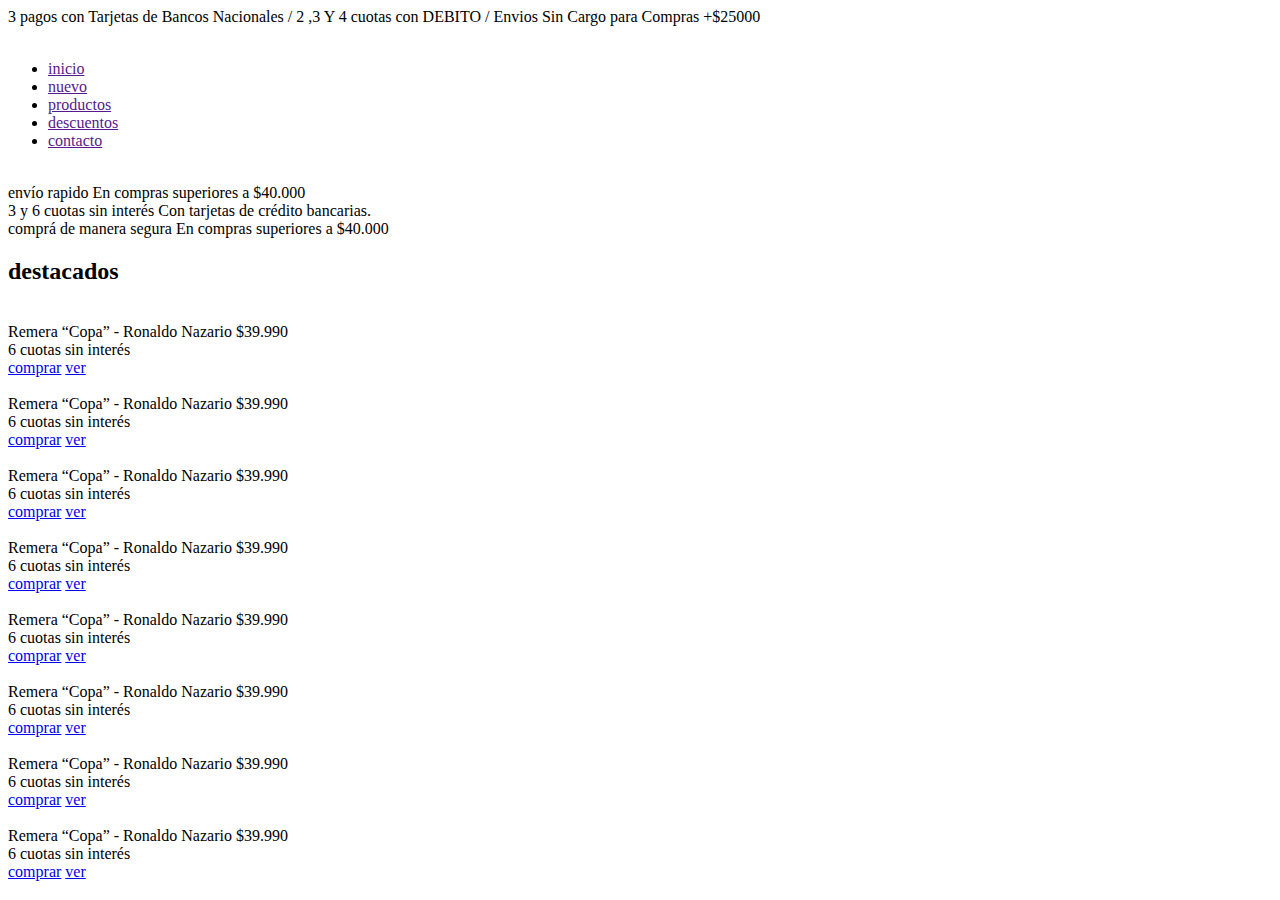
==== index.html @ eb47f7fb "second commit" ====
<!DOCTYPE html>
<html lang="es">
<head>
    <meta charset="UTF-8">
    <meta http-equiv="X-UA-Compatible" content="IE=edge">
    <meta name="viewport" content="width=device-width, initial-scale=1.0">
    <!-- CSS -->
    <link rel="stylesheet" href="css/style.css">
    <link rel="stylesheet" href="css/animations.css">
    <!-- FONT -->
    <link rel="preconnect" href="https://fonts.googleapis.com">
    <link rel="preconnect" href="https://fonts.gstatic.com" crossorigin>
    <link href="https://fonts.googleapis.com/css2?family=Montserrat:ital,wght@0,100;0,200;0,300;0,400;0,500;0,600;0,700;0,800;0,900;1,100;1,200;1,300;1,400;1,500;1,600;1,700;1,800;1,900&display=swap" rel="stylesheet">
    <!-- FONT AWESOME -->
    <link rel="stylesheet" href="https://cdnjs.cloudflare.com/ajax/libs/font-awesome/6.2.1/css/all.min.css" integrity="sha512-MV7K8+y+gLIBoVD59lQIYicR65iaqukzvf/nwasF0nqhPay5w/9lJmVM2hMDcnK1OnMGCdVK+iQrJ7lzPJQd1w==" crossorigin="anonymous" referrerpolicy="no-referrer" /> 
    <!-- FAVICON -->
    <link rel="shortcut icon" href="./imgs/logos/icono-copa-indumentaria.png" type="image/x-icon">
    <title>Copa Indumentaria</title>
</head>
<body>
    <!-- HEADER -->
    <header id="header">
        <div class="header-top">
            <span class="header-top-text">3 pagos con Tarjetas de Bancos Nacionales / 2 ,3 Y 4 cuotas con DEBITO /   Envios Sin Cargo para Compras +$25000</span>
        </div>
        <nav class="navbar">
            <img src="./imgs/logos/logo-copa-white.png" class="navbar-img" alt="">
            <ul class="navbar-list">
                <li class="navbar-list-item"><a href="" class="navbar-list-link active">inicio</a></li>
                <li class="navbar-list-item"><a href="" class="navbar-list-link">nuevo</a></li>
                <li class="navbar-list-item"><a href="" class="navbar-list-link">productos</a></li>
                <li class="navbar-list-item"><a href="" class="navbar-list-link">descuentos</a></li>
                <li class="navbar-list-item"><a href="" class="navbar-list-link">contacto</a></li>
            </ul>
            <div class="navbar-icons">
                <i class="fa-solid fa-bag-shopping cart-icon"></i>
            </div>
        </nav>
    </header>

    <!-- HERO -->
    <section id="hero">
        <img class="hero-img" src="./imgs/model/hero-info.jpg" alt="">
    </section>

    <!-- BENEFICIOS -->
    <section id="benefits">
        <div class="benefit">
            <i class="fa-solid fa-truck-fast benefit-icon"></i>
            <div class="benefit-text">
                <span class="benefit-title">envío rapido</span>
                <span class="benefit-description">En compras superiores a $40.000</span>
            </div>
        </div>
        <div class="benefit">
            <i class="fa-regular fa-credit-card benefit-icon"></i>
            <div class="benefit-text">
                <span class="benefit-title">3 y 6 cuotas sin interés</span>
                <span class="benefit-description">Con tarjetas de crédito bancarias.</span>
            </div>
        </div>
        <div class="benefit">
            <i class="fa-solid fa-lock benefit-icon"></i>
            <div class="benefit-text">
                <span class="benefit-title">comprá de manera segura</span>
                <span class="benefit-description">En compras superiores a $40.000</span>
            </div>
        </div>
    </section>

    <!-- PRODUCTOS -->
    <section id="products">
        <div class="section-title">
            <h2 class="title-text">destacados</h2>
            <span class="title-line"></span>
        </div>
        <div class="products-container">
            <div class="product">
                <div class="product-img">
                    <img class="img" src="./imgs/products/1.jpg" alt="">
                </div>
                <div class="product-info">
                    <div class="product-info-text">
                        <span class="product-name">Remera “Copa” - Ronaldo Nazario</span>
                        <span class="product-price">$39.990</span>
                        <div class="product-pay">
                        <i class="fa-regular fa-credit-card product-pay-icon"></i>
                        <span class="product-pay-text">6 cuotas sin interés</span>
                    </div>
                    </div>
                    <div class="product-buttons">
                        <a href="#" class="button-buy button">comprar</a>
                        <a href="#" class="button-view button"><i class="fa-regular fa-eye eye-icon "></i>ver</a> 
                    </div>   
                </div>
            </div>

            <div class="product">
                <div class="product-img">
                    <img class="img" src="./imgs/products/2.jpg" alt="">
                </div>
                <div class="product-info">
                    <div class="product-info-text">
                        <span class="product-name">Remera “Copa” - Ronaldo Nazario</span>
                        <span class="product-price">$39.990</span>
                        <div class="product-pay">
                        <i class="fa-regular fa-credit-card product-pay-icon"></i>
                        <span class="product-pay-text">6 cuotas sin interés</span>
                    </div>
                    </div>
                    <div class="product-buttons">
                        <a href="#" class="button-buy button">comprar</a>
                        <a href="#" class="button-view button"><i class="fa-regular fa-eye eye-icon "></i>ver</a> 
                    </div>   
                </div>
            </div>

            <div class="product">
                <div class="product-img">
                    <img class="img" src="./imgs/products/3.jpg" alt="">
                </div>
                <div class="product-info">
                    <div class="product-info-text">
                        <span class="product-name">Remera “Copa” - Ronaldo Nazario</span>
                        <span class="product-price">$39.990</span>
                        <div class="product-pay">
                        <i class="fa-regular fa-credit-card product-pay-icon"></i>
                        <span class="product-pay-text">6 cuotas sin interés</span>
                    </div>
                    </div>
                    <div class="product-buttons">
                        <a href="#" class="button-buy button">comprar</a>
                        <a href="#" class="button-view button"><i class="fa-regular fa-eye eye-icon "></i>ver</a> 
                    </div>   
                </div>
            </div>

            <div class="product">
                <div class="product-img">
                    <img class="img" src="./imgs/products/4.jpg" alt="">
                </div>
                <div class="product-info">
                    <div class="product-info-text">
                        <span class="product-name">Remera “Copa” - Ronaldo Nazario</span>
                        <span class="product-price">$39.990</span>
                        <div class="product-pay">
                        <i class="fa-regular fa-credit-card product-pay-icon"></i>
                        <span class="product-pay-text">6 cuotas sin interés</span>
                    </div>
                    </div>
                    <div class="product-buttons">
                        <a href="#" class="button-buy button">comprar</a>
                        <a href="#" class="button-view button"><i class="fa-regular fa-eye eye-icon "></i>ver</a> 
                    </div>   
                </div>
            </div>

            <div class="product">
                <div class="product-img">
                    <img class="img" src="./imgs/products/5.jpg" alt="">
                </div>
                <div class="product-info">
                    <div class="product-info-text">
                        <span class="product-name">Remera “Copa” - Ronaldo Nazario</span>
                        <span class="product-price">$39.990</span>
                        <div class="product-pay">
                        <i class="fa-regular fa-credit-card product-pay-icon"></i>
                        <span class="product-pay-text">6 cuotas sin interés</span>
                    </div>
                    </div>
                    <div class="product-buttons">
                        <a href="#" class="button-buy button">comprar</a>
                        <a href="#" class="button-view button"><i class="fa-regular fa-eye eye-icon "></i>ver</a> 
                    </div>   
                </div>
            </div>

            <div class="product">
                <div class="product-img">
                    <img class="img" src="./imgs/products/6.jpg" alt="">
                </div>
                <div class="product-info">
                    <div class="product-info-text">
                        <span class="product-name">Remera “Copa” - Ronaldo Nazario</span>
                        <span class="product-price">$39.990</span>
                        <div class="product-pay">
                        <i class="fa-regular fa-credit-card product-pay-icon"></i>
                        <span class="product-pay-text">6 cuotas sin interés</span>
                    </div>
                    </div>
                    <div class="product-buttons">
                        <a href="#" class="button-buy button">comprar</a>
                        <a href="#" class="button-view button"><i class="fa-regular fa-eye eye-icon "></i>ver</a> 
                    </div>   
                </div>
            </div>

            <div class="product">
                <div class="product-img">
                    <img class="img" src="./imgs/products/7.jpg" alt="">
                </div>
                <div class="product-info">
                    <div class="product-info-text">
                        <span class="product-name">Remera “Copa” - Ronaldo Nazario</span>
                        <span class="product-price">$39.990</span>
                        <div class="product-pay">
                        <i class="fa-regular fa-credit-card product-pay-icon"></i>
                        <span class="product-pay-text">6 cuotas sin interés</span>
                    </div>
                    </div>
                    <div class="product-buttons">
                        <a href="#" class="button-buy button">comprar</a>
                        <a href="#" class="button-view button"><i class="fa-regular fa-eye eye-icon "></i>ver</a> 
                    </div>   
                </div>
            </div>

            <div class="product">
                <div class="product-img">
                    <img class="img" src="./imgs/products/8.jpg" alt="">
                </div>
                <div class="product-info">
                    <div class="product-info-text">
                        <span class="product-name">Remera “Copa” - Ronaldo Nazario</span>
                        <span class="product-price">$39.990</span>
                        <div class="product-pay">
                        <i class="fa-regular fa-credit-card product-pay-icon"></i>
                        <span class="product-pay-text">6 cuotas sin interés</span>
                    </div>
                    </div>
                    <div class="product-buttons">
                        <a href="#" class="button-buy button">comprar</a>
                        <a href="#" class="button-view button"><i class="fa-regular fa-eye eye-icon "></i>ver</a> 
                    </div>   
                </div>
            </div>

            
        </div>
    </section>
    <script src="./js/main.js"></script>
</body>
</html>
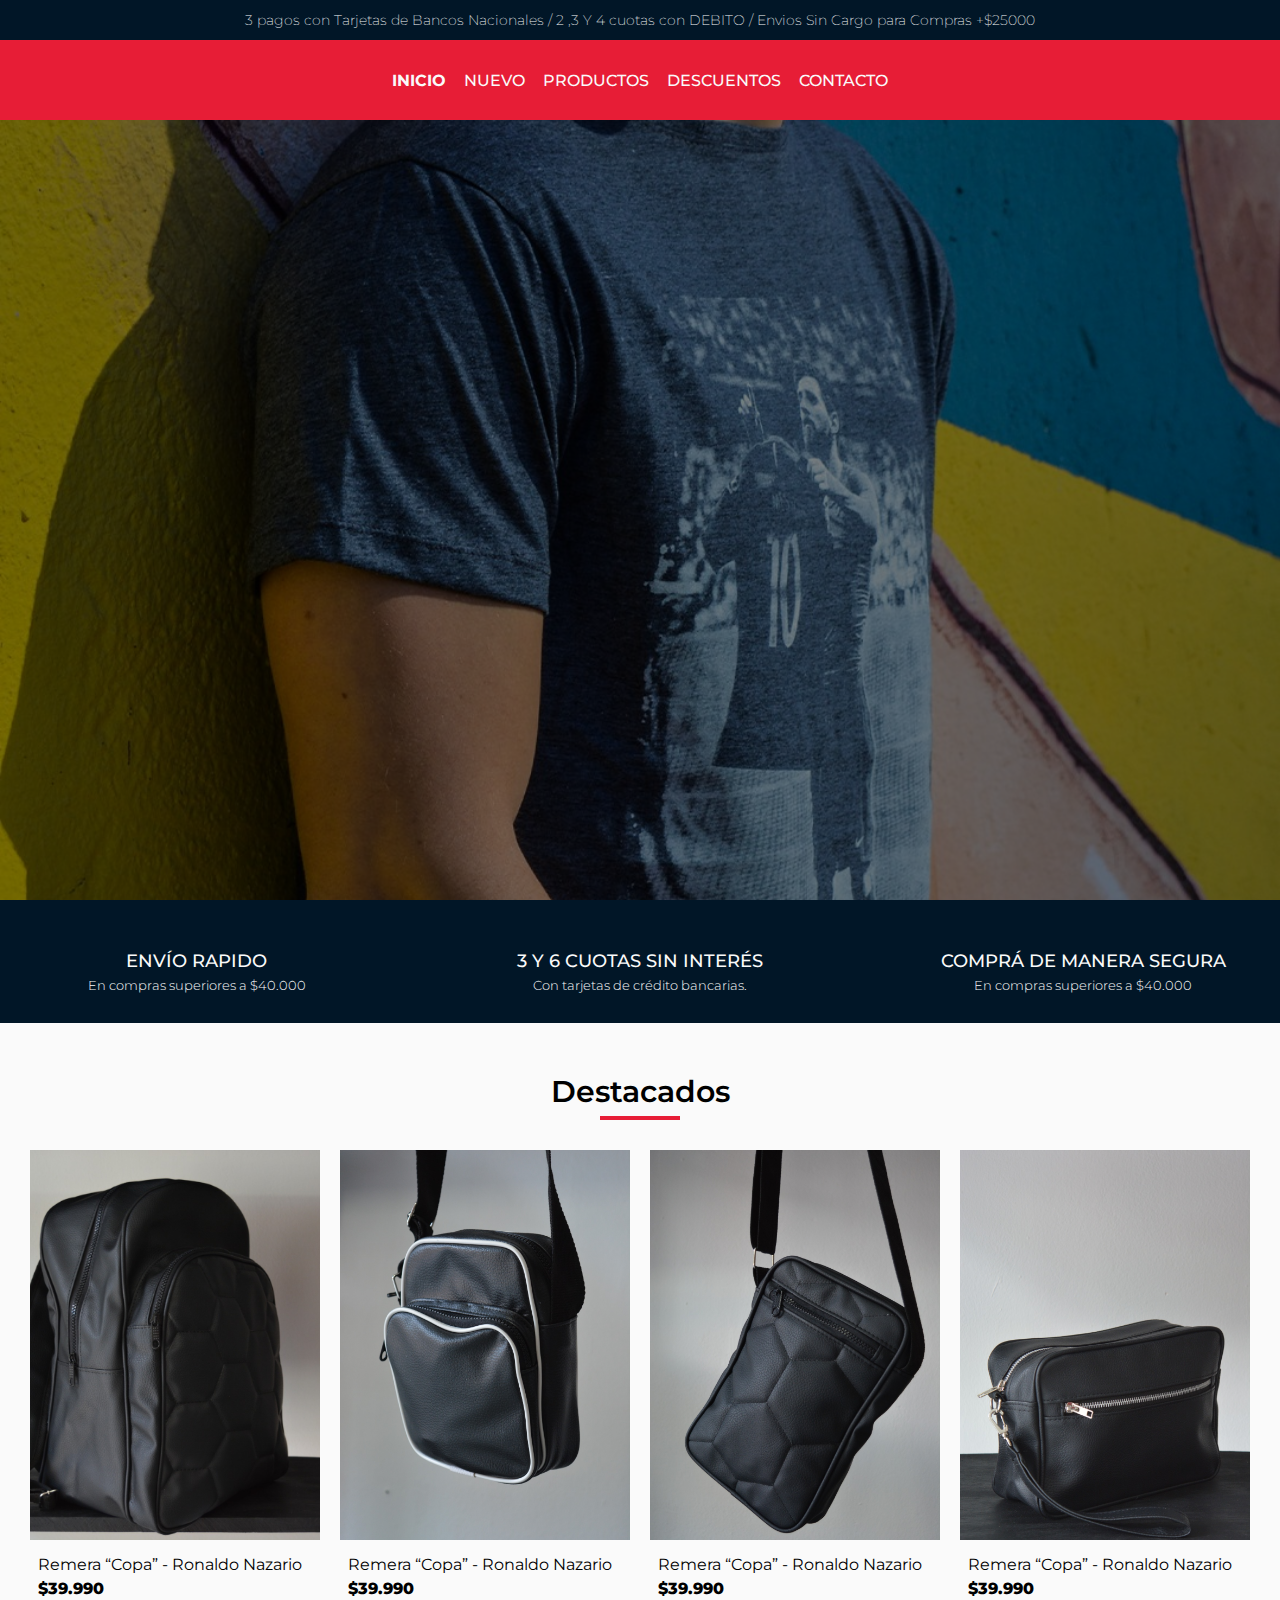
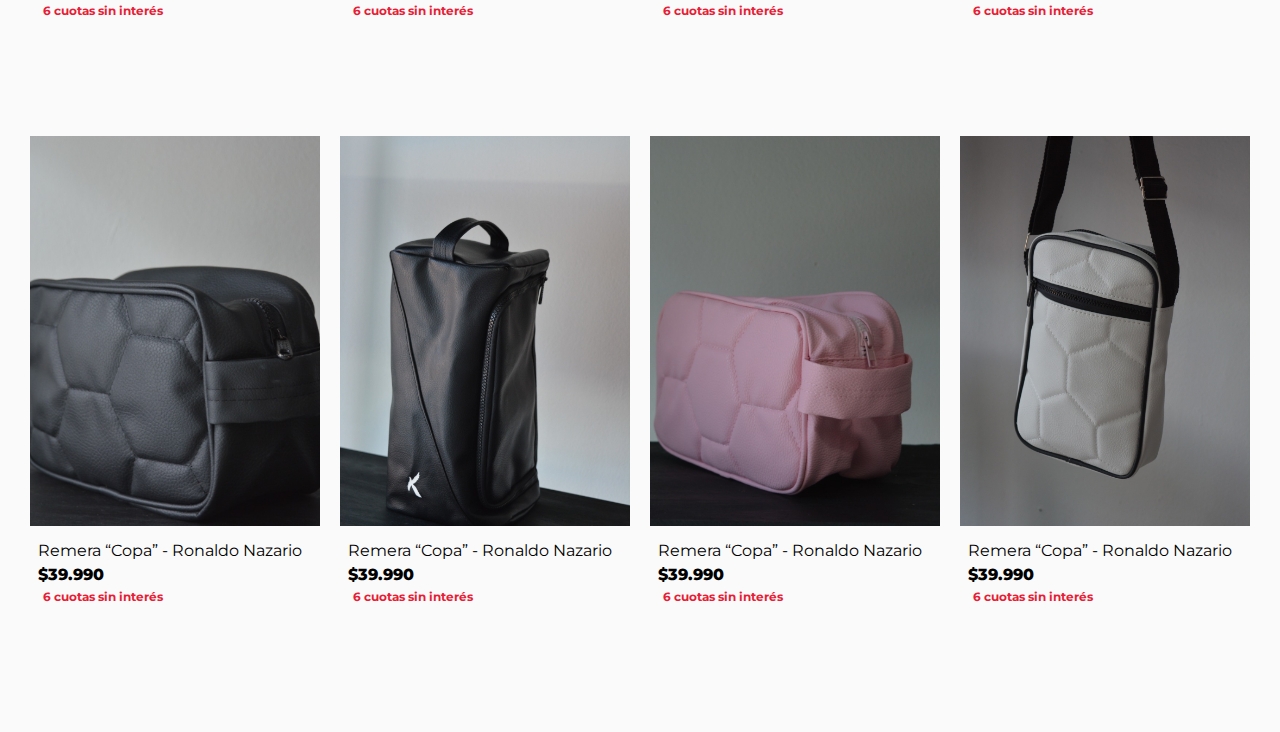
==== commit 03ca80a2: "five commit" ====
--- a/index.html
+++ b/index.html
@@ -5,8 +5,8 @@
     <meta http-equiv="X-UA-Compatible" content="IE=edge">
     <meta name="viewport" content="width=device-width, initial-scale=1.0">
     <!-- CSS -->
-    <link rel="stylesheet" href="css/style.css">
-    <link rel="stylesheet" href="css/animations.css">
+    <link rel="stylesheet" href="./assets/css/style.css">
+    <link rel="stylesheet" href="./assets/css/animations.css">
     <!-- FONT -->
     <link rel="preconnect" href="https://fonts.googleapis.com">
     <link rel="preconnect" href="https://fonts.gstatic.com" crossorigin>
@@ -40,7 +40,7 @@
 
     <!-- HERO -->
     <section id="hero">
-        <img class="hero-img" src="./imgs/model/hero-info.jpg" alt="">
+        <img class="hero-img" src="./assets/imgs/model/hero-info.jpg" alt="">
     </section>
 
     <!-- BENEFICIOS -->
@@ -77,147 +77,147 @@
         <div class="products-container">
             <div class="product">
                 <div class="product-img">
-                    <img class="img" src="./imgs/products/1.jpg" alt="">
-                </div>
-                <div class="product-info">
-                    <div class="product-info-text">
-                        <span class="product-name">Remera “Copa” - Ronaldo Nazario</span>
-                        <span class="product-price">$39.990</span>
-                        <div class="product-pay">
-                        <i class="fa-regular fa-credit-card product-pay-icon"></i>
-                        <span class="product-pay-text">6 cuotas sin interés</span>
-                    </div>
-                    </div>
-                    <div class="product-buttons">
-                        <a href="#" class="button-buy button">comprar</a>
-                        <a href="#" class="button-view button"><i class="fa-regular fa-eye eye-icon "></i>ver</a> 
-                    </div>   
-                </div>
-            </div>
-
-            <div class="product">
-                <div class="product-img">
-                    <img class="img" src="./imgs/products/2.jpg" alt="">
-                </div>
-                <div class="product-info">
-                    <div class="product-info-text">
-                        <span class="product-name">Remera “Copa” - Ronaldo Nazario</span>
-                        <span class="product-price">$39.990</span>
-                        <div class="product-pay">
-                        <i class="fa-regular fa-credit-card product-pay-icon"></i>
-                        <span class="product-pay-text">6 cuotas sin interés</span>
-                    </div>
-                    </div>
-                    <div class="product-buttons">
-                        <a href="#" class="button-buy button">comprar</a>
-                        <a href="#" class="button-view button"><i class="fa-regular fa-eye eye-icon "></i>ver</a> 
-                    </div>   
-                </div>
-            </div>
-
-            <div class="product">
-                <div class="product-img">
-                    <img class="img" src="./imgs/products/3.jpg" alt="">
-                </div>
-                <div class="product-info">
-                    <div class="product-info-text">
-                        <span class="product-name">Remera “Copa” - Ronaldo Nazario</span>
-                        <span class="product-price">$39.990</span>
-                        <div class="product-pay">
-                        <i class="fa-regular fa-credit-card product-pay-icon"></i>
-                        <span class="product-pay-text">6 cuotas sin interés</span>
-                    </div>
-                    </div>
-                    <div class="product-buttons">
-                        <a href="#" class="button-buy button">comprar</a>
-                        <a href="#" class="button-view button"><i class="fa-regular fa-eye eye-icon "></i>ver</a> 
-                    </div>   
-                </div>
-            </div>
-
-            <div class="product">
-                <div class="product-img">
-                    <img class="img" src="./imgs/products/4.jpg" alt="">
-                </div>
-                <div class="product-info">
-                    <div class="product-info-text">
-                        <span class="product-name">Remera “Copa” - Ronaldo Nazario</span>
-                        <span class="product-price">$39.990</span>
-                        <div class="product-pay">
-                        <i class="fa-regular fa-credit-card product-pay-icon"></i>
-                        <span class="product-pay-text">6 cuotas sin interés</span>
-                    </div>
-                    </div>
-                    <div class="product-buttons">
-                        <a href="#" class="button-buy button">comprar</a>
-                        <a href="#" class="button-view button"><i class="fa-regular fa-eye eye-icon "></i>ver</a> 
-                    </div>   
-                </div>
-            </div>
-
-            <div class="product">
-                <div class="product-img">
-                    <img class="img" src="./imgs/products/5.jpg" alt="">
-                </div>
-                <div class="product-info">
-                    <div class="product-info-text">
-                        <span class="product-name">Remera “Copa” - Ronaldo Nazario</span>
-                        <span class="product-price">$39.990</span>
-                        <div class="product-pay">
-                        <i class="fa-regular fa-credit-card product-pay-icon"></i>
-                        <span class="product-pay-text">6 cuotas sin interés</span>
-                    </div>
-                    </div>
-                    <div class="product-buttons">
-                        <a href="#" class="button-buy button">comprar</a>
-                        <a href="#" class="button-view button"><i class="fa-regular fa-eye eye-icon "></i>ver</a> 
-                    </div>   
-                </div>
-            </div>
-
-            <div class="product">
-                <div class="product-img">
-                    <img class="img" src="./imgs/products/6.jpg" alt="">
-                </div>
-                <div class="product-info">
-                    <div class="product-info-text">
-                        <span class="product-name">Remera “Copa” - Ronaldo Nazario</span>
-                        <span class="product-price">$39.990</span>
-                        <div class="product-pay">
-                        <i class="fa-regular fa-credit-card product-pay-icon"></i>
-                        <span class="product-pay-text">6 cuotas sin interés</span>
-                    </div>
-                    </div>
-                    <div class="product-buttons">
-                        <a href="#" class="button-buy button">comprar</a>
-                        <a href="#" class="button-view button"><i class="fa-regular fa-eye eye-icon "></i>ver</a> 
-                    </div>   
-                </div>
-            </div>
-
-            <div class="product">
-                <div class="product-img">
-                    <img class="img" src="./imgs/products/7.jpg" alt="">
-                </div>
-                <div class="product-info">
-                    <div class="product-info-text">
-                        <span class="product-name">Remera “Copa” - Ronaldo Nazario</span>
-                        <span class="product-price">$39.990</span>
-                        <div class="product-pay">
-                        <i class="fa-regular fa-credit-card product-pay-icon"></i>
-                        <span class="product-pay-text">6 cuotas sin interés</span>
-                    </div>
-                    </div>
-                    <div class="product-buttons">
-                        <a href="#" class="button-buy button">comprar</a>
-                        <a href="#" class="button-view button"><i class="fa-regular fa-eye eye-icon "></i>ver</a> 
-                    </div>   
-                </div>
-            </div>
-
-            <div class="product">
-                <div class="product-img">
-                    <img class="img" src="./imgs/products/8.jpg" alt="">
+                    <img class="img" src="./assets/imgs/products/1.jpg" alt="">
+                </div>
+                <div class="product-info">
+                    <div class="product-info-text">
+                        <span class="product-name">Remera “Copa” - Ronaldo Nazario</span>
+                        <span class="product-price">$39.990</span>
+                        <div class="product-pay">
+                        <i class="fa-regular fa-credit-card product-pay-icon"></i>
+                        <span class="product-pay-text">6 cuotas sin interés</span>
+                    </div>
+                    </div>
+                    <div class="product-buttons">
+                        <a href="#" class="button-buy button">comprar</a>
+                        <a href="#" class="button-view button"><i class="fa-regular fa-eye eye-icon "></i>ver</a> 
+                    </div>   
+                </div>
+            </div>
+
+            <div class="product">
+                <div class="product-img">
+                    <img class="img" src="./assets/imgs/products/2.jpg" alt="">
+                </div>
+                <div class="product-info">
+                    <div class="product-info-text">
+                        <span class="product-name">Remera “Copa” - Ronaldo Nazario</span>
+                        <span class="product-price">$39.990</span>
+                        <div class="product-pay">
+                        <i class="fa-regular fa-credit-card product-pay-icon"></i>
+                        <span class="product-pay-text">6 cuotas sin interés</span>
+                    </div>
+                    </div>
+                    <div class="product-buttons">
+                        <a href="#" class="button-buy button">comprar</a>
+                        <a href="#" class="button-view button"><i class="fa-regular fa-eye eye-icon "></i>ver</a> 
+                    </div>   
+                </div>
+            </div>
+
+            <div class="product">
+                <div class="product-img">
+                    <img class="img" src="./assets/imgs/products/3.jpg" alt="">
+                </div>
+                <div class="product-info">
+                    <div class="product-info-text">
+                        <span class="product-name">Remera “Copa” - Ronaldo Nazario</span>
+                        <span class="product-price">$39.990</span>
+                        <div class="product-pay">
+                        <i class="fa-regular fa-credit-card product-pay-icon"></i>
+                        <span class="product-pay-text">6 cuotas sin interés</span>
+                    </div>
+                    </div>
+                    <div class="product-buttons">
+                        <a href="#" class="button-buy button">comprar</a>
+                        <a href="#" class="button-view button"><i class="fa-regular fa-eye eye-icon "></i>ver</a> 
+                    </div>   
+                </div>
+            </div>
+
+            <div class="product">
+                <div class="product-img">
+                    <img class="img" src="./assets/imgs/products/4.jpg" alt="">
+                </div>
+                <div class="product-info">
+                    <div class="product-info-text">
+                        <span class="product-name">Remera “Copa” - Ronaldo Nazario</span>
+                        <span class="product-price">$39.990</span>
+                        <div class="product-pay">
+                        <i class="fa-regular fa-credit-card product-pay-icon"></i>
+                        <span class="product-pay-text">6 cuotas sin interés</span>
+                    </div>
+                    </div>
+                    <div class="product-buttons">
+                        <a href="#" class="button-buy button">comprar</a>
+                        <a href="#" class="button-view button"><i class="fa-regular fa-eye eye-icon "></i>ver</a> 
+                    </div>   
+                </div>
+            </div>
+
+            <div class="product">
+                <div class="product-img">
+                    <img class="img" src="./assets/imgs/products/5.jpg" alt="">
+                </div>
+                <div class="product-info">
+                    <div class="product-info-text">
+                        <span class="product-name">Remera “Copa” - Ronaldo Nazario</span>
+                        <span class="product-price">$39.990</span>
+                        <div class="product-pay">
+                        <i class="fa-regular fa-credit-card product-pay-icon"></i>
+                        <span class="product-pay-text">6 cuotas sin interés</span>
+                    </div>
+                    </div>
+                    <div class="product-buttons">
+                        <a href="#" class="button-buy button">comprar</a>
+                        <a href="#" class="button-view button"><i class="fa-regular fa-eye eye-icon "></i>ver</a> 
+                    </div>   
+                </div>
+            </div>
+
+            <div class="product">
+                <div class="product-img">
+                    <img class="img" src="./assets/imgs/products/6.jpg" alt="">
+                </div>
+                <div class="product-info">
+                    <div class="product-info-text">
+                        <span class="product-name">Remera “Copa” - Ronaldo Nazario</span>
+                        <span class="product-price">$39.990</span>
+                        <div class="product-pay">
+                        <i class="fa-regular fa-credit-card product-pay-icon"></i>
+                        <span class="product-pay-text">6 cuotas sin interés</span>
+                    </div>
+                    </div>
+                    <div class="product-buttons">
+                        <a href="#" class="button-buy button">comprar</a>
+                        <a href="#" class="button-view button"><i class="fa-regular fa-eye eye-icon "></i>ver</a> 
+                    </div>   
+                </div>
+            </div>
+
+            <div class="product">
+                <div class="product-img">
+                    <img class="img" src="./assets/imgs/products/7.jpg" alt="">
+                </div>
+                <div class="product-info">
+                    <div class="product-info-text">
+                        <span class="product-name">Remera “Copa” - Ronaldo Nazario</span>
+                        <span class="product-price">$39.990</span>
+                        <div class="product-pay">
+                        <i class="fa-regular fa-credit-card product-pay-icon"></i>
+                        <span class="product-pay-text">6 cuotas sin interés</span>
+                    </div>
+                    </div>
+                    <div class="product-buttons">
+                        <a href="#" class="button-buy button">comprar</a>
+                        <a href="#" class="button-view button"><i class="fa-regular fa-eye eye-icon "></i>ver</a> 
+                    </div>   
+                </div>
+            </div>
+
+            <div class="product">
+                <div class="product-img">
+                    <img class="img" src="./assets/imgs/products/8.jpg" alt="">
                 </div>
                 <div class="product-info">
                     <div class="product-info-text">
--- a/assets/css/style.css
+++ b/assets/css/style.css
@@ -0,0 +1,263 @@
+:root {
+    --red: #E71D36;
+    --blue: #011627;
+    --white: #FAFAFA;
+    --montserrat: 'Montserrat', sans-serif;
+}
+
+
+* {
+    margin: 0;
+    padding: 0;
+    box-sizing: border-box;
+    text-decoration: none;
+    list-style-type: none;
+    font-family: var(--montserrat);
+}
+
+/* HEADINGS */
+
+h2 {
+    font-size: 30px;
+    font-weight: 600;
+}
+
+/* HEADER */
+
+#header {
+    display: flex;
+    flex-direction: column;
+    justify-content: center;
+    width: 100%;
+}
+
+.header-top,
+.navbar,
+.navbar-list {
+    display: flex;
+}
+
+.header-top {
+    background-color: var(--blue);
+    width: 100%;
+    height: 40px;
+    color: var(--white);
+    justify-content: center;
+    align-items: center;
+    font-size: 14px;
+    font-weight: 200;
+}
+
+.navbar {
+    background-color: var(--red);
+    color: var(--white);
+    justify-content: space-between;
+    align-items: center;
+    height: 80px;
+    padding: 0 50px;
+}
+
+.navbar-img {
+    height: 50%;
+}
+
+.navbar-list {
+    justify-content: center;
+    gap: 18px;
+}
+
+.navbar-list-link {
+    color: var(--white);
+    text-transform: uppercase;
+    font-weight: 500;
+    font-size: 16px;
+}
+
+.navbar-list-link.active {
+    font-weight: 700;
+}
+
+
+/* HERO */
+
+#hero {
+    width: 100%;
+    height: calc(100vh - 120px);
+    position: relative;
+}
+
+.hero-img {
+    object-fit: cover;
+    width: 100%;
+    height: 100%;
+}
+
+#hero::before {
+    content: '';
+    position: absolute;
+    top: 0;
+    width: 100%;
+    height: 100%;
+    background-color: #000;
+    opacity: .5;
+}
+
+/* BENEFICIOS */
+
+#benefits {
+    display: flex;
+    justify-content: center;
+    padding: 30px 50px;
+    background-color: var(--blue);
+    align-items: center;
+    color: var(--white);
+    gap: 150px;
+}
+
+.benefit {
+    display: flex;
+    flex-direction: column;
+    align-items: center;
+    text-align: center;
+    gap: 20px;
+    width: 33%;
+}
+
+.benefit-icon {
+    font-size: 30px;
+}
+
+.benefit-text {
+    display: flex;
+    flex-direction: column;
+    gap: 5px;
+}
+
+.benefit-title {
+    text-transform: uppercase;
+    font-weight: 500;
+    font-size: 18px;
+}
+
+.benefit-description {
+    font-size: 13px;
+    font-weight: 300;
+}
+
+/* PRODUCTOS */
+
+#products {
+    background-color: var(--white);
+    display: flex;
+    flex-direction: column;
+    justify-content: center;
+    align-items: center;
+    padding: 50px;
+    gap: 30px;
+    width: 100%;
+    cursor: pointer;
+}
+
+.section-title {
+    display: flex;
+    flex-direction: column;
+    gap: 6px;
+    text-transform: capitalize;
+    justify-content: center;
+    align-items: center;
+}
+
+.title-line {
+    border: 2px solid var(--red);
+    width: 80px;
+}
+
+.products-container {
+    display: grid;
+    grid-template-rows: repeat(2, 1fr); /* dos filas de igual altura */
+    grid-template-columns: repeat(4, 1fr); /* cuatro columnas de igual ancho */
+    row-gap: 40px;
+    column-gap: 20px;
+}
+
+.product {
+    position: relative;
+    display: flex;
+    flex-direction: column;
+    justify-content: space-between;
+    /*border: 1px solid var(--blue);
+    */
+}
+
+.product-img{
+    height: 390px;
+    width: 290px;
+}
+
+.product-img .img {
+    object-fit: cover;
+    width: 100%;
+    height: 100%;
+}
+
+.product-info {
+    display: flex;
+    flex-direction: column;
+    padding: 15px 8px;
+}
+
+.product-info-text {
+    display: flex;
+    flex-direction: column;
+    gap: 5px;
+}
+
+.product-name {
+    font-weight: 400;
+    font-size: 16px;
+}
+
+.product-price {
+    font-weight: 800;
+    font-size: 16px;
+}
+
+.product-pay {
+    display: flex;
+    gap: 5px;
+    align-items: center;
+    color: var(--red);
+    font-weight: 700;
+    font-size: 12px;
+}
+
+.product-buttons {
+    display: flex;
+    width: 100%;
+    gap: 20px;
+    padding-top: 30px;
+    visibility: hidden;
+}
+
+.button {
+    padding: 8px 15px;
+    border: 1px solid var(--blue);
+    width: 50%;
+    font-size: 12px;
+    text-transform: uppercase;
+    text-align: center;
+    color: var(--blue);
+}
+
+.button-buy {
+    background-color: var(--blue);
+    color: white;
+}
+
+.buttom-view {
+    background-color: var(--white);
+}
+
+.eye-icon {
+    padding-right: 4px;
+}
--- a/assets/css/animations.css
+++ b/assets/css/animations.css
@@ -0,0 +1,13 @@
+.product:hover > .product-info > .product-buttons {
+    visibility: visible;
+    transition: all 400ms ease-out;
+}
+
+.product:hover::before{
+    content: '';
+    position: absolute;
+    left: 0;
+    width: 289px;
+    height: 100%;
+    border: 0.1px solid #b2b2b2;
+}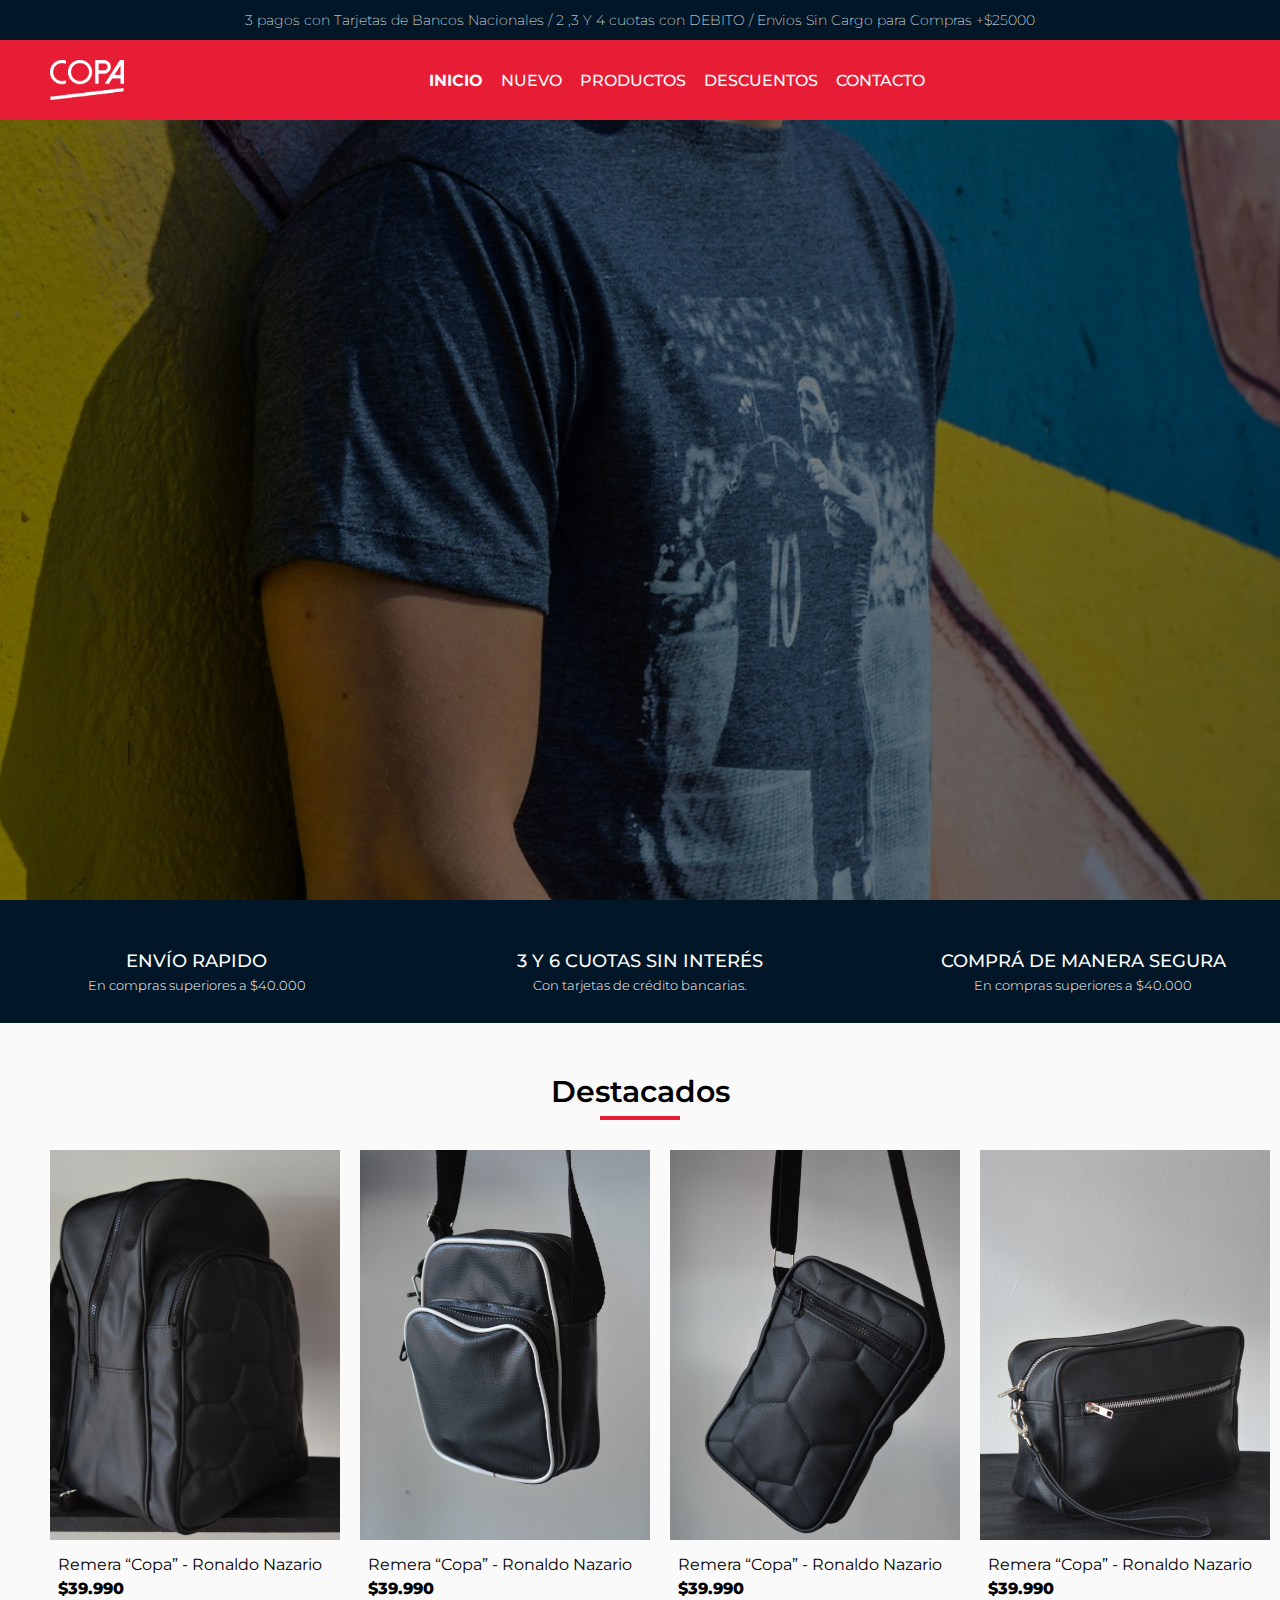
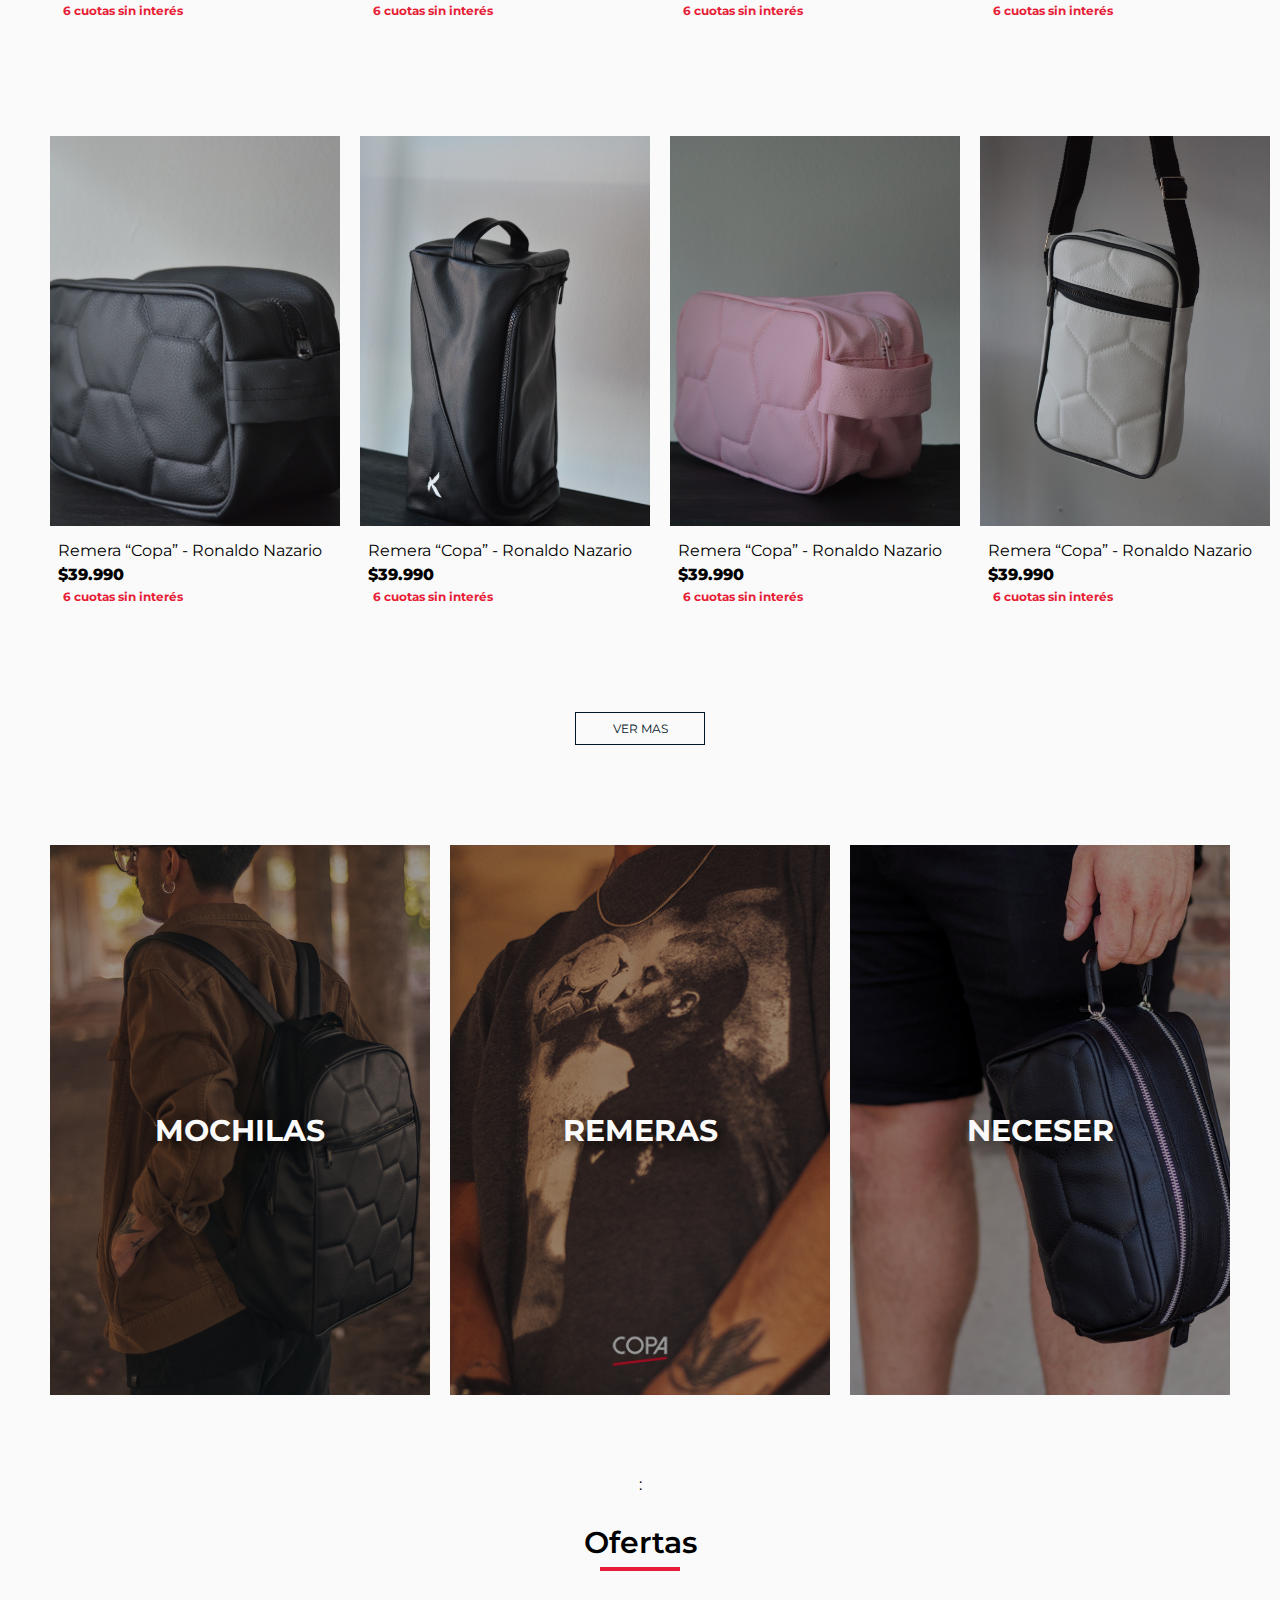
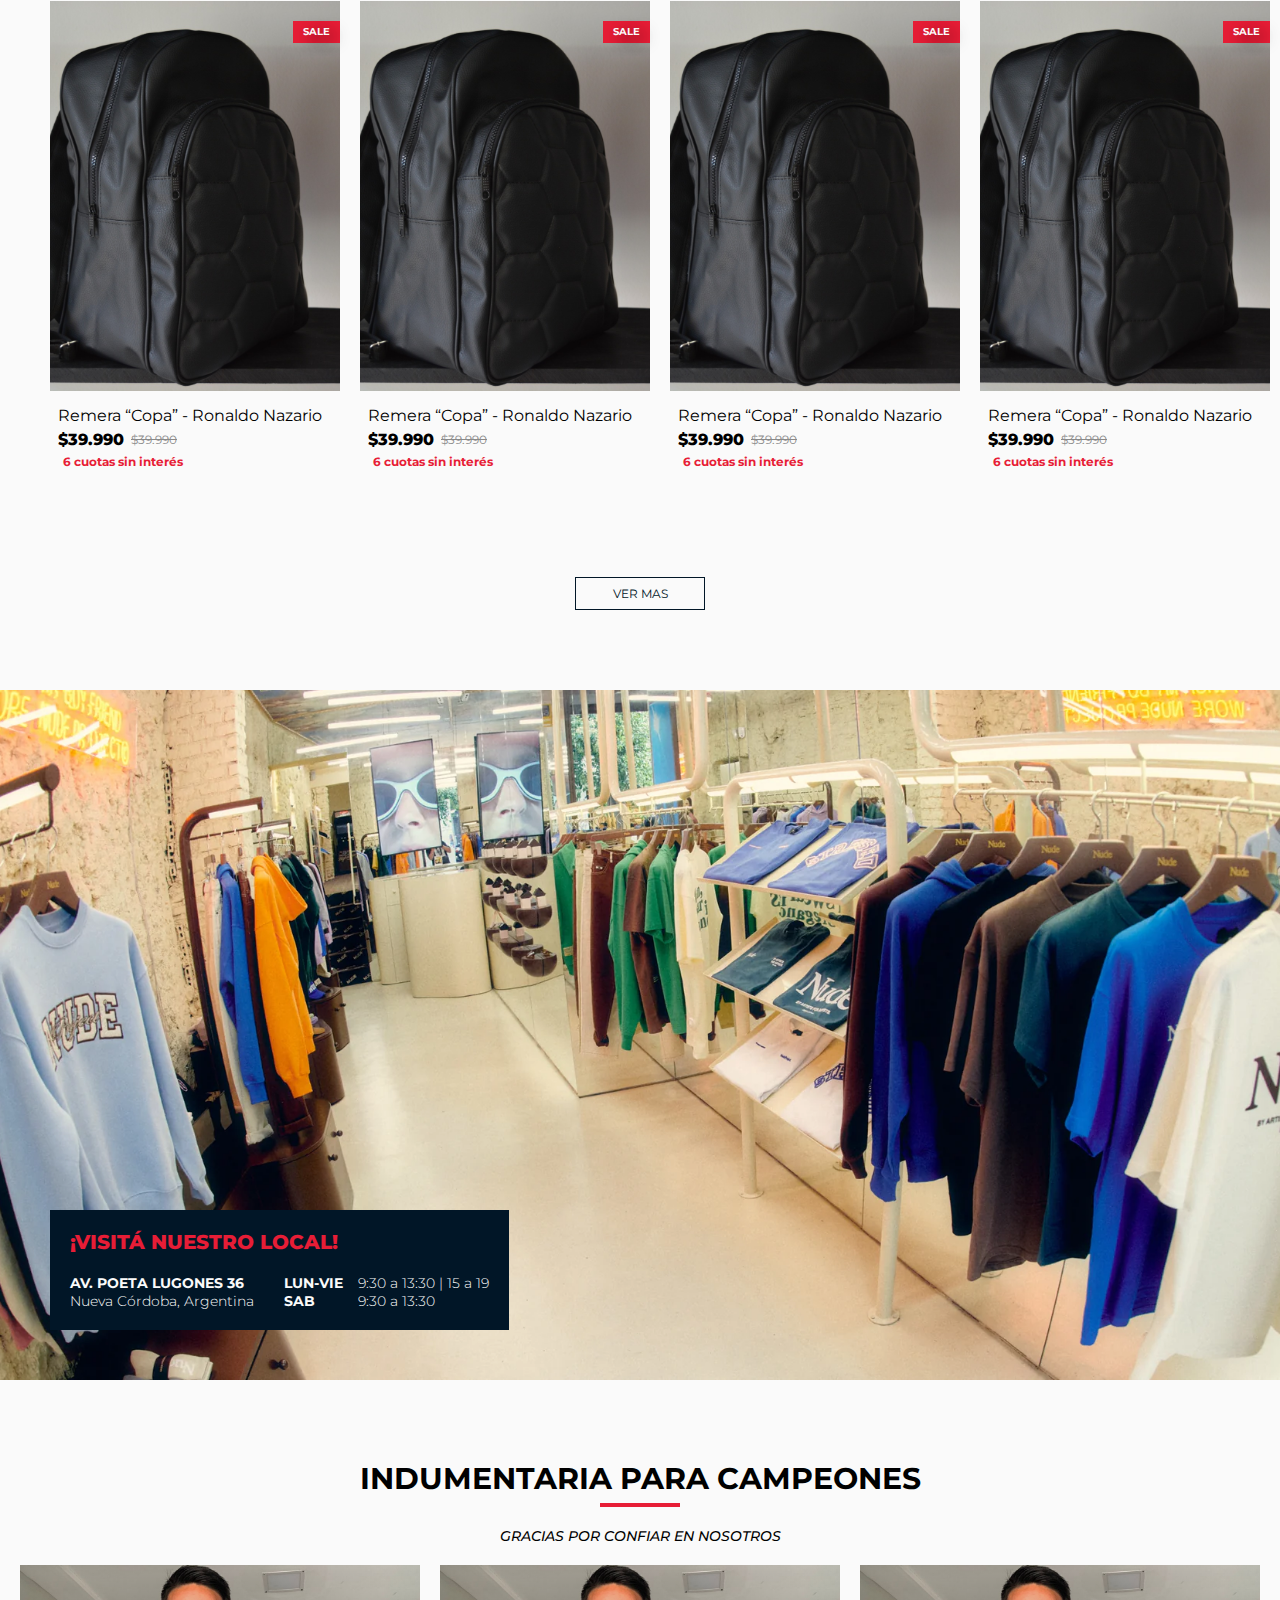
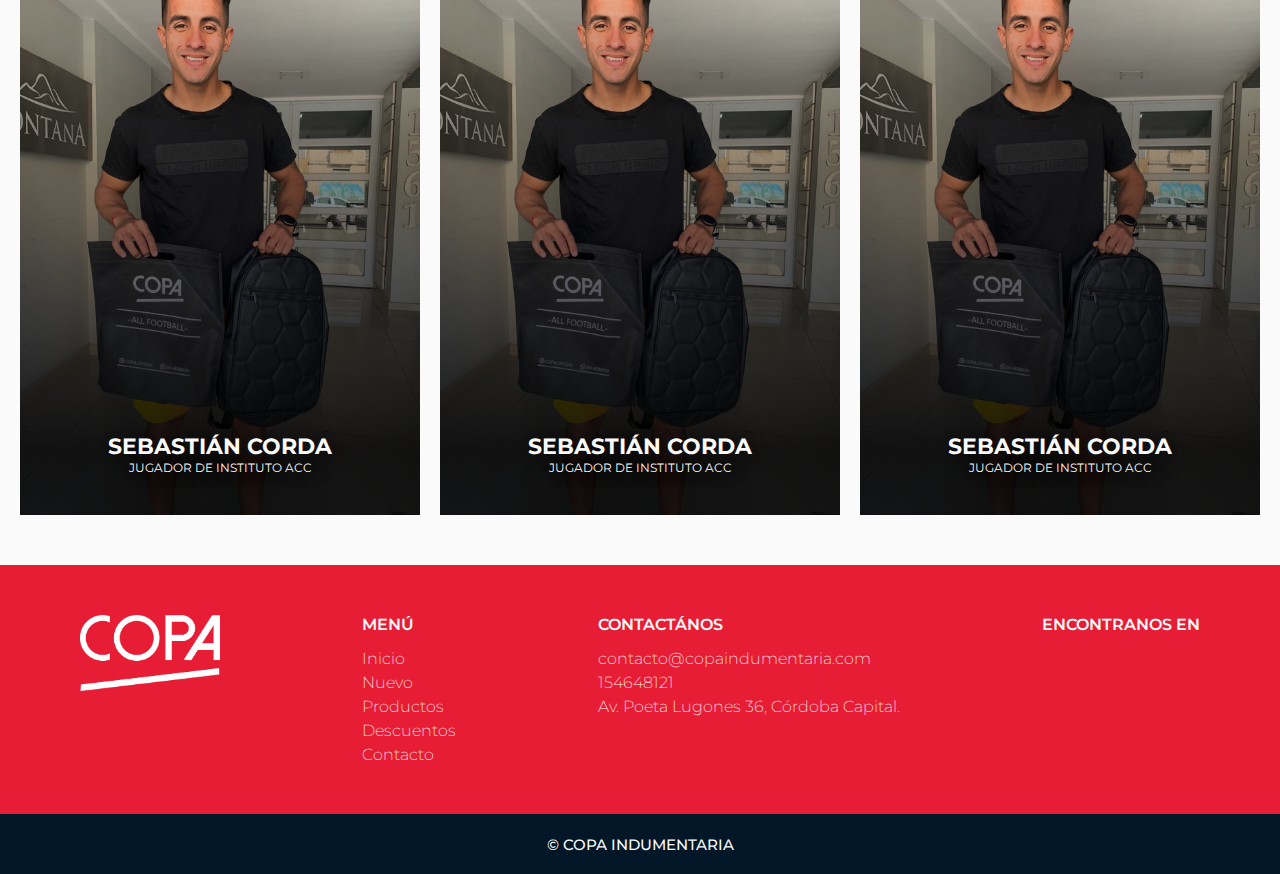
==== commit 30c47fd6: "desktop" ====
--- a/index.html
+++ b/index.html
@@ -24,7 +24,7 @@
             <span class="header-top-text">3 pagos con Tarjetas de Bancos Nacionales / 2 ,3 Y 4 cuotas con DEBITO /   Envios Sin Cargo para Compras +$25000</span>
         </div>
         <nav class="navbar">
-            <img src="./imgs/logos/logo-copa-white.png" class="navbar-img" alt="">
+            <img src="./assets/imgs/logos/logo-copa-white.png" class="navbar-img" alt="">
             <ul class="navbar-list">
                 <li class="navbar-list-item"><a href="" class="navbar-list-link active">inicio</a></li>
                 <li class="navbar-list-item"><a href="" class="navbar-list-link">nuevo</a></li>
@@ -154,7 +154,6 @@
                     </div>   
                 </div>
             </div>
-
             <div class="product">
                 <div class="product-img">
                     <img class="img" src="./assets/imgs/products/5.jpg" alt="">
@@ -174,7 +173,6 @@
                     </div>   
                 </div>
             </div>
-
             <div class="product">
                 <div class="product-img">
                     <img class="img" src="./assets/imgs/products/6.jpg" alt="">
@@ -194,7 +192,6 @@
                     </div>   
                 </div>
             </div>
-
             <div class="product">
                 <div class="product-img">
                     <img class="img" src="./assets/imgs/products/7.jpg" alt="">
@@ -214,7 +211,6 @@
                     </div>   
                 </div>
             </div>
-
             <div class="product">
                 <div class="product-img">
                     <img class="img" src="./assets/imgs/products/8.jpg" alt="">
@@ -234,10 +230,259 @@
                     </div>   
                 </div>
             </div>
-
-            
-        </div>
-    </section>
+        </div>
+        <button class="button button-view-products">ver mas</button>
+    </section>
+    
+    <!-- CATEGORIAS -->
+    <section id="categories">
+        <div class="category">
+            <img src="./assets/imgs/model/IMG_0006.PNG" alt=""  class="category-img"/>
+            <span class="category-title">mochilas</span>
+        </div>
+        <div class="category">
+            <img src="./assets/imgs/model/IMG_0601.PNG" alt="" class="category-img" />
+            <span class="category-title">remeras</span>
+        </div>
+        <div class="category">
+            <img src="./assets/imgs/model/IMG_1745.JPG" alt="" class="category-img" />
+            <span class="category-title">neceser</span>
+        </div>
+    </section>
+
+    <!-- OFERTAS -->
+    <section id="offers">:
+        <div class="section-title">
+            <h2 class="title-text">ofertas</h2>
+            <span class="title-line"></span>
+        </div>
+        <div class="products-container">
+            <div class="product">
+                <div class="product-img">
+                    <img class="img" src="./assets/imgs/products/1.jpg" alt="">
+                    <span class="product-sale">sale</span>
+                </div>
+                <div class="product-info">
+                    <div class="product-info-text">
+                        <span class="product-name">Remera “Copa” - Ronaldo Nazario</span>
+                        <div class="product-offer">
+                            <span class="product-price">$39.990</span>
+                            <span class="offer">$39.990</span>
+                        </div>
+                        
+                        <div class="product-pay">
+                        <i class="fa-regular fa-credit-card product-pay-icon"></i>
+                        <span class="product-pay-text">6 cuotas sin interés</span>
+                    </div>
+                    </div>
+                    <div class="product-buttons">
+                        <a href="#" class="button-buy button">comprar</a>
+                        <a href="#" class="button-view button"><i class="fa-regular fa-eye eye-icon "></i>ver</a> 
+                    </div>   
+                </div>
+
+                
+            </div>
+            <div class="product">
+                <div class="product-img">
+                    <img class="img" src="./assets/imgs/products/1.jpg" alt="">
+                    <span class="product-sale">sale</span>
+                </div>
+                <div class="product-info">
+                    <div class="product-info-text">
+                        <span class="product-name">Remera “Copa” - Ronaldo Nazario</span>
+                        <div class="product-offer">
+                            <span class="product-price">$39.990</span>
+                            <span class="offer">$39.990</span>
+                        </div>
+                        
+                        <div class="product-pay">
+                        <i class="fa-regular fa-credit-card product-pay-icon"></i>
+                        <span class="product-pay-text">6 cuotas sin interés</span>
+                    </div>
+                    </div>
+                    <div class="product-buttons">
+                        <a href="#" class="button-buy button">comprar</a>
+                        <a href="#" class="button-view button"><i class="fa-regular fa-eye eye-icon "></i>ver</a> 
+                    </div>   
+                </div>
+
+                
+            </div>
+            <div class="product">
+                <div class="product-img">
+                    <img class="img" src="./assets/imgs/products/1.jpg" alt="">
+                    <span class="product-sale">sale</span>
+                </div>
+                <div class="product-info">
+                    <div class="product-info-text">
+                        <span class="product-name">Remera “Copa” - Ronaldo Nazario</span>
+                        <div class="product-offer">
+                            <span class="product-price">$39.990</span>
+                            <span class="offer">$39.990</span>
+                        </div>
+                        
+                        <div class="product-pay">
+                        <i class="fa-regular fa-credit-card product-pay-icon"></i>
+                        <span class="product-pay-text">6 cuotas sin interés</span>
+                    </div>
+                    </div>
+                    <div class="product-buttons">
+                        <a href="#" class="button-buy button">comprar</a>
+                        <a href="#" class="button-view button"><i class="fa-regular fa-eye eye-icon "></i>ver</a> 
+                    </div>   
+                </div>
+
+                
+            </div>
+            <div class="product">
+                <div class="product-img">
+                    <img class="img" src="./assets/imgs/products/1.jpg" alt="">
+                    <span class="product-sale">sale</span>
+                </div>
+                <div class="product-info">
+                    <div class="product-info-text">
+                        <span class="product-name">Remera “Copa” - Ronaldo Nazario</span>
+                        <div class="product-offer">
+                            <span class="product-price">$39.990</span>
+                            <span class="offer">$39.990</span>
+                        </div>
+                        
+                        <div class="product-pay">
+                        <i class="fa-regular fa-credit-card product-pay-icon"></i>
+                        <span class="product-pay-text">6 cuotas sin interés</span>
+                    </div>
+                    </div>
+                    <div class="product-buttons">
+                        <a href="#" class="button-buy button">comprar</a>
+                        <a href="#" class="button-view button"><i class="fa-regular fa-eye eye-icon "></i>ver</a> 
+                    </div>   
+                </div>
+            </div>        
+
+        </div><button class="button button-view-products">ver mas</button>
+    </section>
+
+    <!-- LOCAL -->
+
+    <section id="local-location">
+        <img class="local-img" src="./assets/imgs/iPhone_14_Pro_Max_96_aa2e755e-4c56-48e0-b59a-f7bbf013d12c_1920x.jpg" alt="">
+        <div class="local-info">
+            <span class="local-title">¡visitá nuestro local!</span>
+            <div class="local-text">
+                <div class="local-ubication">
+                    <span class="direction">av. poeta lugones 36</span>
+                    <span class="city">nueva córdoba, argentina</span>
+                </div>
+                <div class="local-time">
+                    <div class="day">
+                        <span class="day-week">lun-vie</span>
+                        <span class="day-endweek">sab</span>
+                    </div>
+                    <div class="hour">
+                        <span class="hour-week">9:30 a 13:30 | 15 a 19</span>
+                        <span class="hour-endweek">9:30 a 13:30</span>
+                    </div>
+                </div>
+            </div>
+        </div>
+    </section>
+
+    <!-- SECTION CLIENTES -->
+
+    <section id="clients">
+        <div class="section-title">
+            <h2 class="title-text">indumentaria para campeones</h2>
+            <span class="title-line"></span>
+        </div>
+        <span class="client-thanks">gracias por confiar en nosotros</span>
+        
+        <div class="clients-imgs">
+            <div class="client-info">
+                <img class="client-img" src="./assets/imgs/corda-copa.jpg" alt="">
+                <div class="client-hover">
+                    <span class="client-name">sebastián corda</span>
+                <span class="client-description">jugador de instituto ACC</span>
+                </div>
+            </div>
+            <div class="client-info">
+                <img class="client-img" src="./assets/imgs/corda-copa.jpg" alt="">
+                <div class="client-hover">
+                    <span class="client-name">sebastián corda</span>
+                <span class="client-description">jugador de instituto ACC</span>
+                </div>
+            </div>
+            <div class="client-info">
+                <img class="client-img" src="./assets/imgs/corda-copa.jpg" alt="">
+                <div class="client-hover">
+                    <span class="client-name">sebastián corda</span>
+                <span class="client-description">jugador de instituto ACC</span>
+                </div>
+            </div>
+        </div>
+        
+    </section>
+
+    <!-- FOOTER -->
+
+    <footer>
+        <div class="footer-top">
+            <img class="footer-logo" src="./assets/imgs/logos/logo-copa-white.png" alt="">
+            <div class="footer-menu">
+                <span class="footer-title" >menú</span>
+                <ul class="menu-list">
+                    <li><a href="">inicio</a></li>
+                    <li><a href="">nuevo</a></li>
+                    <li><a href="">productos</a></li>
+                    <li><a href="">descuentos</a></li>
+                    <li><a href="">contacto</a></li>
+                </ul>
+            </div>
+            <div class="footer-contact">
+                <span class="footer-title">contactános</span>
+                <div class="contact-icons">
+                    <div class="mail">
+                    <i class="fa-regular fa-envelope footer-icon"></i>
+                    <span class="mail-text" >contacto@copaindumentaria.com</span>
+                </div>
+                <div class="whp">
+                    <i class="fa-brands fa-whatsapp footer-icon"></i>
+                    <span class="whp-text" >154648121</span>
+                </div>
+                <div class="footer-location">
+                    <i class="fa-solid fa-location-dot footer-icon"></i>
+                    <span class="location-text">av. poeta lugones 36, córdoba capital.
+                    </span>
+                </div>
+                </div>
+                
+            </div>
+            <div class="footer-social">
+                <span class="footer-title">encontranos en</span>
+                <div class="social-icons">
+                    <a href=""><i class="fa-brands fa-instagram"></i></a>
+                    <a href=""><i class="fa-brands fa-facebook"></i></a>
+                </div>
+            </div>
+        </div>
+        <div class="footer-bottom">
+            <span class="bottom-text">© COPA INDUMENTARIA</span>
+        </div>
+    </footer>
+
+
+
+
+
+
+
+
+
+
+
+    
+
+    
     <script src="./js/main.js"></script>
 </body>
 </html>--- a/assets/css/style.css
+++ b/assets/css/style.css
@@ -4,7 +4,6 @@
     --white: #FAFAFA;
     --montserrat: 'Montserrat', sans-serif;
 }
-
 
 * {
     margin: 0;
@@ -15,6 +14,10 @@
     font-family: var(--montserrat);
 }
 
+body {
+    background-color: var(--white);
+}
+
 /* HEADINGS */
 
 h2 {
@@ -178,6 +181,7 @@
     grid-template-columns: repeat(4, 1fr); /* cuatro columnas de igual ancho */
     row-gap: 40px;
     column-gap: 20px;
+    margin: 0 auto ;
 }
 
 .product {
@@ -192,6 +196,7 @@
 .product-img{
     height: 390px;
     width: 290px;
+    position: relative;
 }
 
 .product-img .img {
@@ -240,6 +245,7 @@
 }
 
 .button {
+    background-color: transparent;
     padding: 8px 15px;
     border: 1px solid var(--blue);
     width: 50%;
@@ -261,3 +267,334 @@
 .eye-icon {
     padding-right: 4px;
 }
+
+.button-view-products {
+    width: 130px;
+}
+
+/* Section Category */
+
+#categories {
+    display: flex;
+    align-items: center;
+    justify-content: center;
+    gap: 20px;
+    width: 100%;
+    padding: 50px;
+    background-color: var(--white);
+}
+
+.category {
+    width: 400px;
+    height: 550px;
+    position: relative;
+    display: flex;
+    justify-content: center;
+    align-items: center;
+}
+
+.category-img {
+    object-fit: cover;
+    width: 100%;
+    height: 100%;
+}
+
+.category-title {
+    color: var(--white);
+    top: 50%;
+    position: absolute;
+    padding: 0 20px;
+    line-height: 22px;
+    color: var(--white);
+    text-shadow: 5px 5px 15px rgba(0, 0 , 0, 0.8);
+    text-transform: uppercase;
+    font-weight: 700;
+    font-size: 30px; 
+}
+
+.category::before {
+    content: "";
+    width: 100%;
+    height: 100%;
+    position: absolute;
+    background: black;
+    opacity: .4;
+}
+
+/* OFFERS */
+#offers {
+    width: 100%;
+    padding: 30px 50px;
+    display: flex;
+    flex-direction: column;
+    gap: 30px;
+    justify-content: center;
+    align-items: center;
+}
+
+#offers .products-container {
+    display: flex;
+}
+
+#offers .product-offer {
+    display: flex;
+    align-items: center;
+    gap: 7px;
+}
+
+#offers .offer {
+    text-decoration: line-through;
+    font-size: 12px;
+    color: #8a8a8a;
+}
+
+#offers .product-sale {
+    position: absolute;
+    background-color: var(--red);
+    color: var(--white);
+    padding: 0 10px;
+    top: 20px;
+    right: 0;
+    line-height: 22px;
+    text-shadow: 5px 5px 15px rgba(0, 0 , 0, 0.8);
+    font-weight: 700;
+    font-size: 10px; 
+    text-transform: uppercase;
+}
+
+/* LOCAL */
+
+#local-location {
+    width: 100%;
+    height: 690px;
+    position: relative;
+    margin: 50px 0;
+}
+
+.local-img {
+    object-fit: cover;
+    width: 100%;
+    height: 100%;
+}
+
+.local-info {
+    display: flex;
+    flex-direction: column;
+    background-color: var(--blue);
+    position: absolute;
+    bottom: 50px;
+    left: 50px;
+    color: var(--white);
+    gap: 20px;
+    padding: 20px;
+}
+
+.local-title {
+    color: var(--red);
+    font-weight: 800;
+    font-size: 20px;
+    text-transform: uppercase;
+
+}
+
+.local-text{
+    display: flex;
+    justify-content: space-between;
+    gap: 30px;
+    font-size: 14px;
+    font-weight: 300;
+}
+
+.local-ubication {
+    display: flex;
+    flex-direction: column;
+}
+
+.local-ubication .direction,
+.day {
+    font-weight: 700;
+    text-transform: uppercase;
+}
+
+.local-ubication .city {
+    text-transform: capitalize;
+}
+
+.local-time {
+    display: flex;
+    gap: 15px;
+}
+
+.day,
+.hour {
+    display: flex;
+    flex-direction: column;
+}
+
+.day {
+    text-transform: uppercase;
+}
+
+/* CLIENTES */
+
+#clients {
+    display: flex;
+    flex-direction: column;
+    align-items: center;
+    justify-content: center;
+    gap: 20px;
+    text-transform: uppercase;
+    padding: 30px 0 50px 0;
+}
+
+#clients .eslogan {
+    font-size: 30px;
+}
+
+#clients .section-title .title-text {
+    font-weight: 700;
+    font-size: 30px;
+    text-transform: uppercase;
+}
+
+.client-thanks {
+    font-size: 14px;
+    font-weight: 500;
+    font-style: italic;
+}
+
+.clients-imgs {
+    display: flex;
+    gap: 20px;
+}
+
+.client-info {
+    position: relative;
+    display: flex;
+    justify-content: center;
+    width: 400px;
+    height: 550px;
+}
+
+.client-img {
+    object-fit: cover;
+    width: 100%;
+    height: 100%;
+}
+.client-hover {
+    position: absolute;
+    bottom: 40px;
+    display: flex;
+    flex-direction: column;
+    text-align: center;
+    font-weight: 700;
+    color: var(--white);
+    text-shadow: 5px 5px 15px rgba(0, 0 , 0, 0.4);
+
+}
+
+.client-name {
+    font-size: 22px;
+}
+
+.client-description {
+    font-size: 12px;
+    font-weight: 400;
+}
+
+.client-info::before {
+    content: '';
+    position: absolute;
+    width: 100%;
+    height: 100%;
+    background: linear-gradient(0deg, rgba(0,0,0,1) 12%, rgba(0,0,0,0.34226190476190477) 76%, rgba(0,0,0,0) 100%);
+    opacity: .9;
+}
+
+/* FOOTER */
+
+footer {
+    display: flex;
+    flex-direction: column;
+    width: 100%;
+}
+
+.footer-top {
+    background: var(--red);
+    display: flex;
+    justify-content: space-between;
+    align-items: start;
+    width: 100%;
+    padding: 50px 80px;
+}
+
+.footer-logo {
+    width: 140px;
+}
+
+.footer-title {
+    padding-bottom: 15px;
+    color: var(--white);
+    text-transform: uppercase;
+    font-weight: 600;
+}
+
+
+
+.footer-menu,
+.footer-contact,
+.footer-social {
+    display: flex;
+    flex-direction: column;
+    color: var(--white);
+}
+
+.menu-list,
+.contact-icons {
+    display: flex;
+    flex-direction: column;
+    gap: 5px;
+}
+
+.menu-list a {
+    color: var(--white);
+    font-weight: 200;
+    text-transform: capitalize;
+}
+
+.mail-text,
+.whp-text,
+.location-text {
+    font-weight: 200;
+}
+
+.location-text {
+    text-transform: capitalize;
+}
+
+.social-icons {
+    display: flex;
+    gap: 5px;
+}
+
+.social-icons i {
+    color: var(--white);
+    font-size: 30px;
+}
+
+/* FOOTER BOTTOM */
+
+.footer-bottom {
+    width: 100%;
+    background: var(--blue);
+    height: 60px;
+    display: flex;
+    align-items: center;
+    justify-content: center;
+}
+
+.bottom-text {
+    color: var(--white);
+    font-size: 15px;
+    font-weight: 500;
+}--- a/assets/css/animations.css
+++ b/assets/css/animations.css
@@ -10,4 +10,5 @@
     width: 289px;
     height: 100%;
     border: 0.1px solid #b2b2b2;
-}+}
+
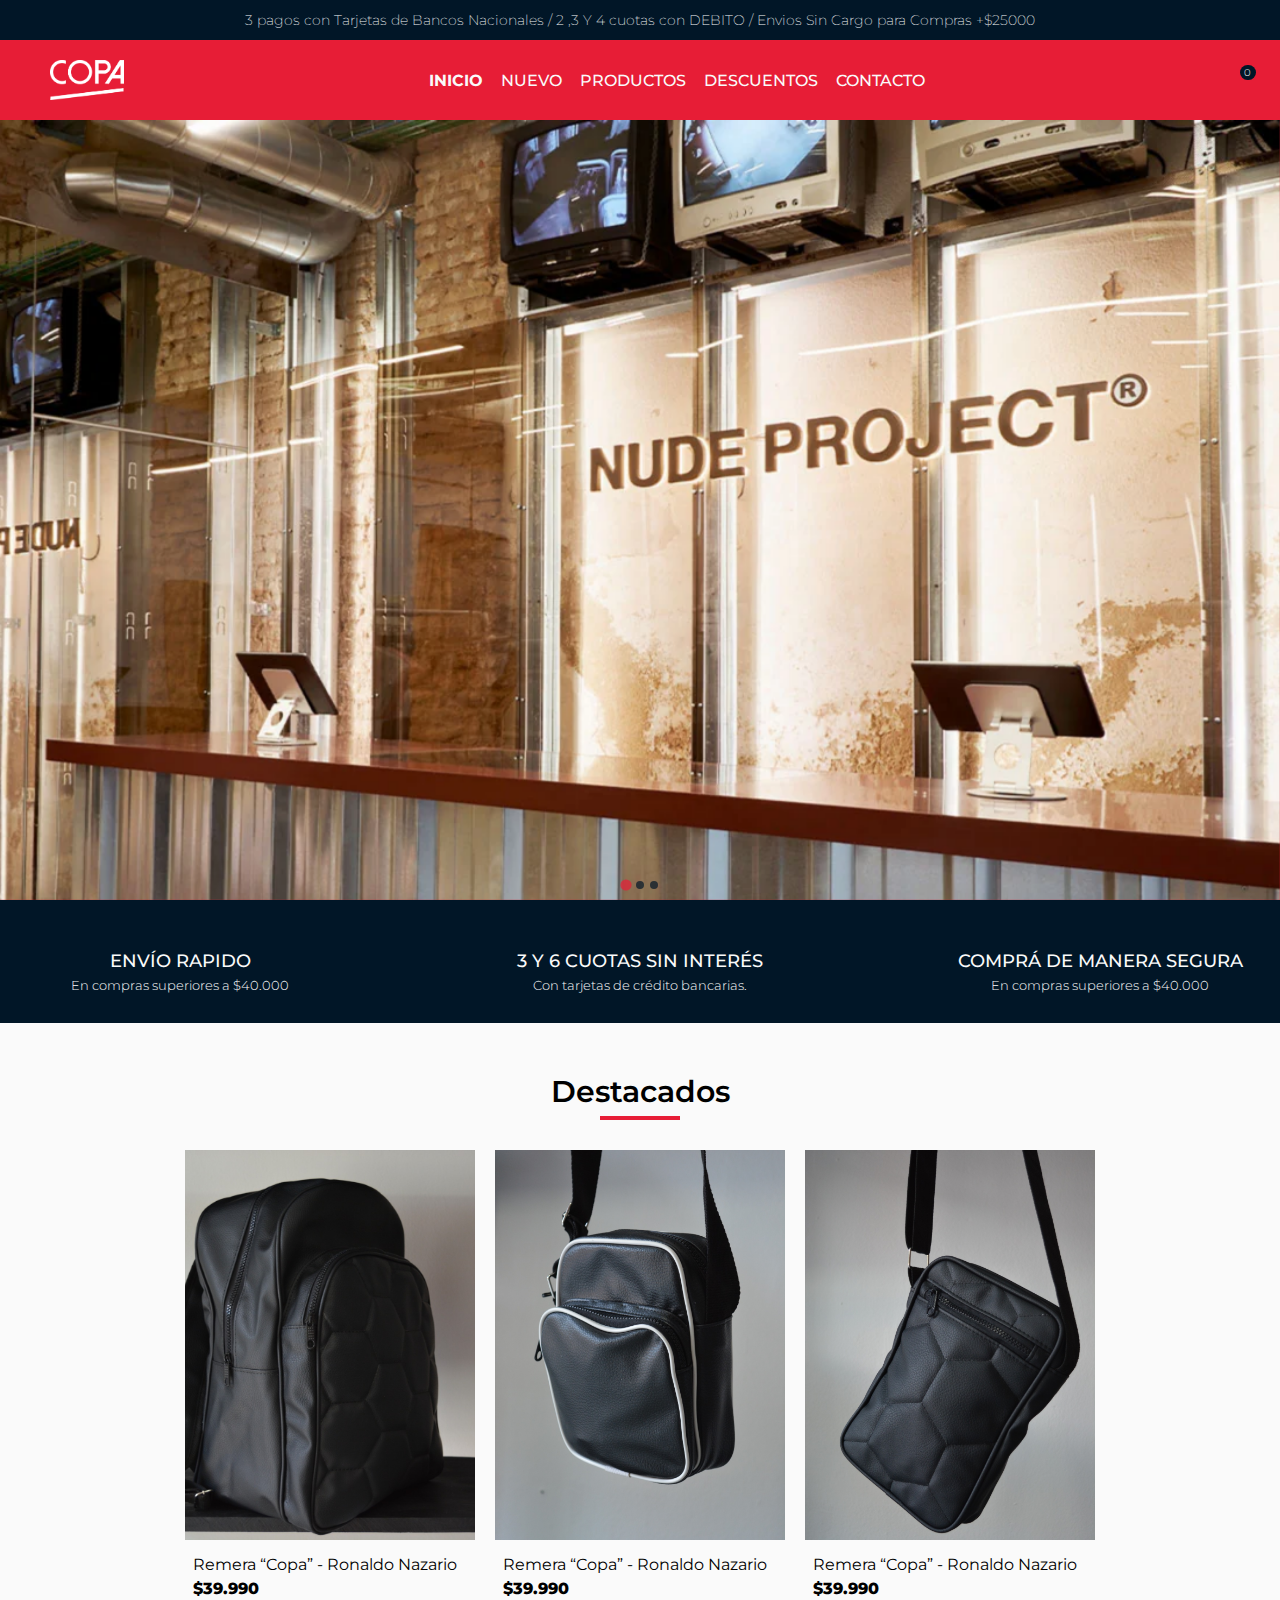
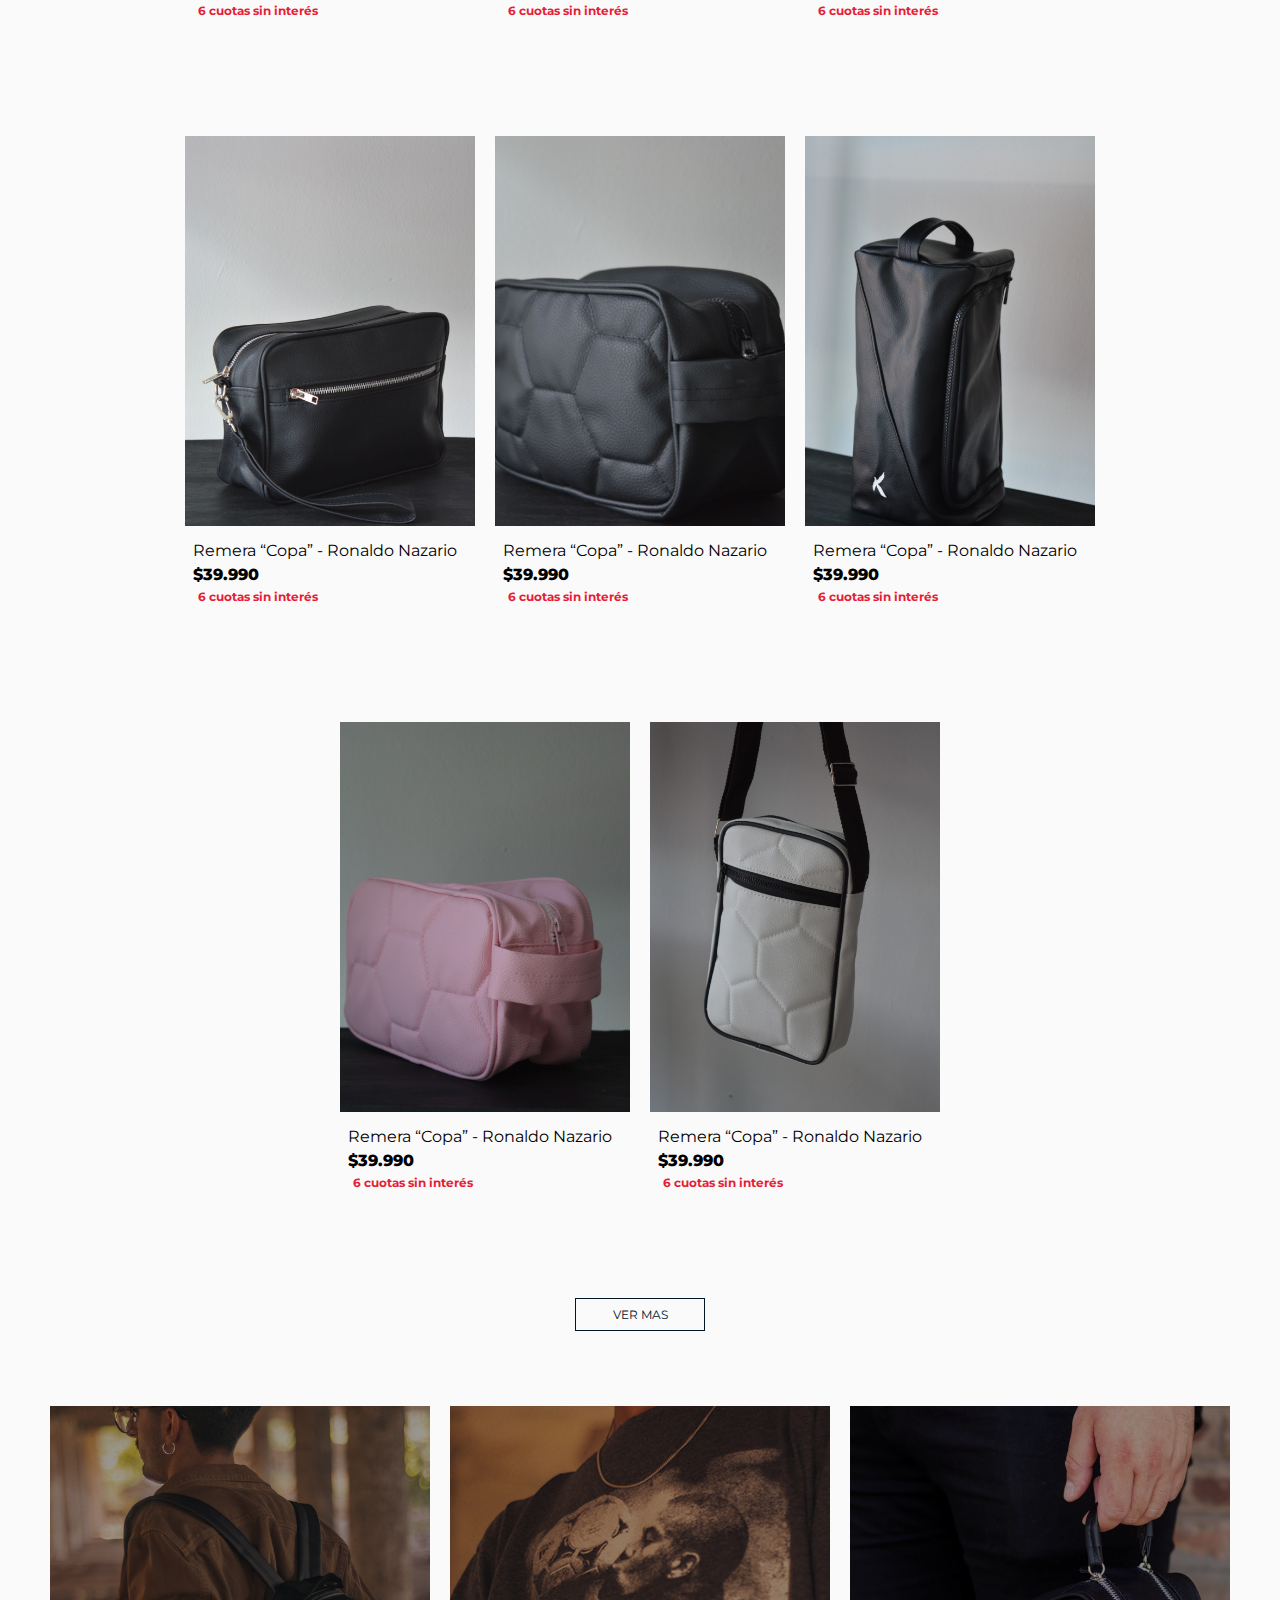
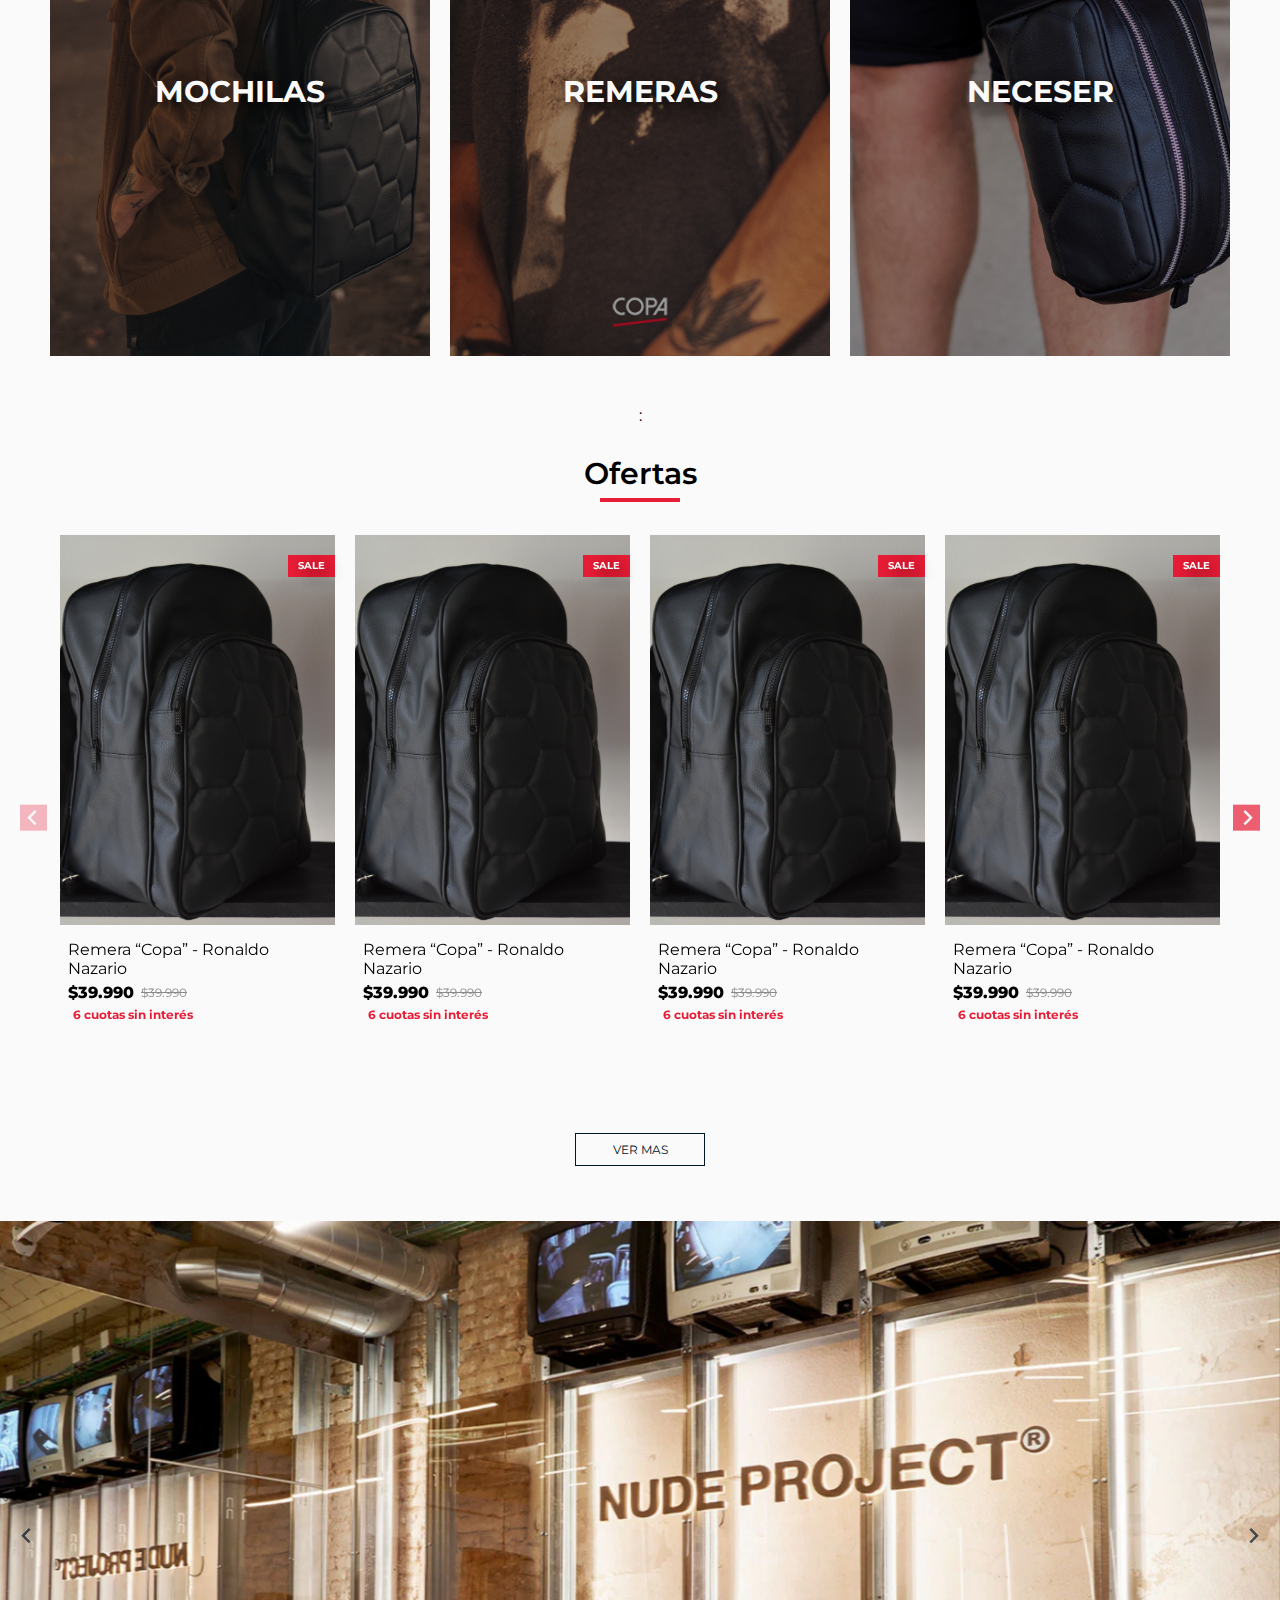
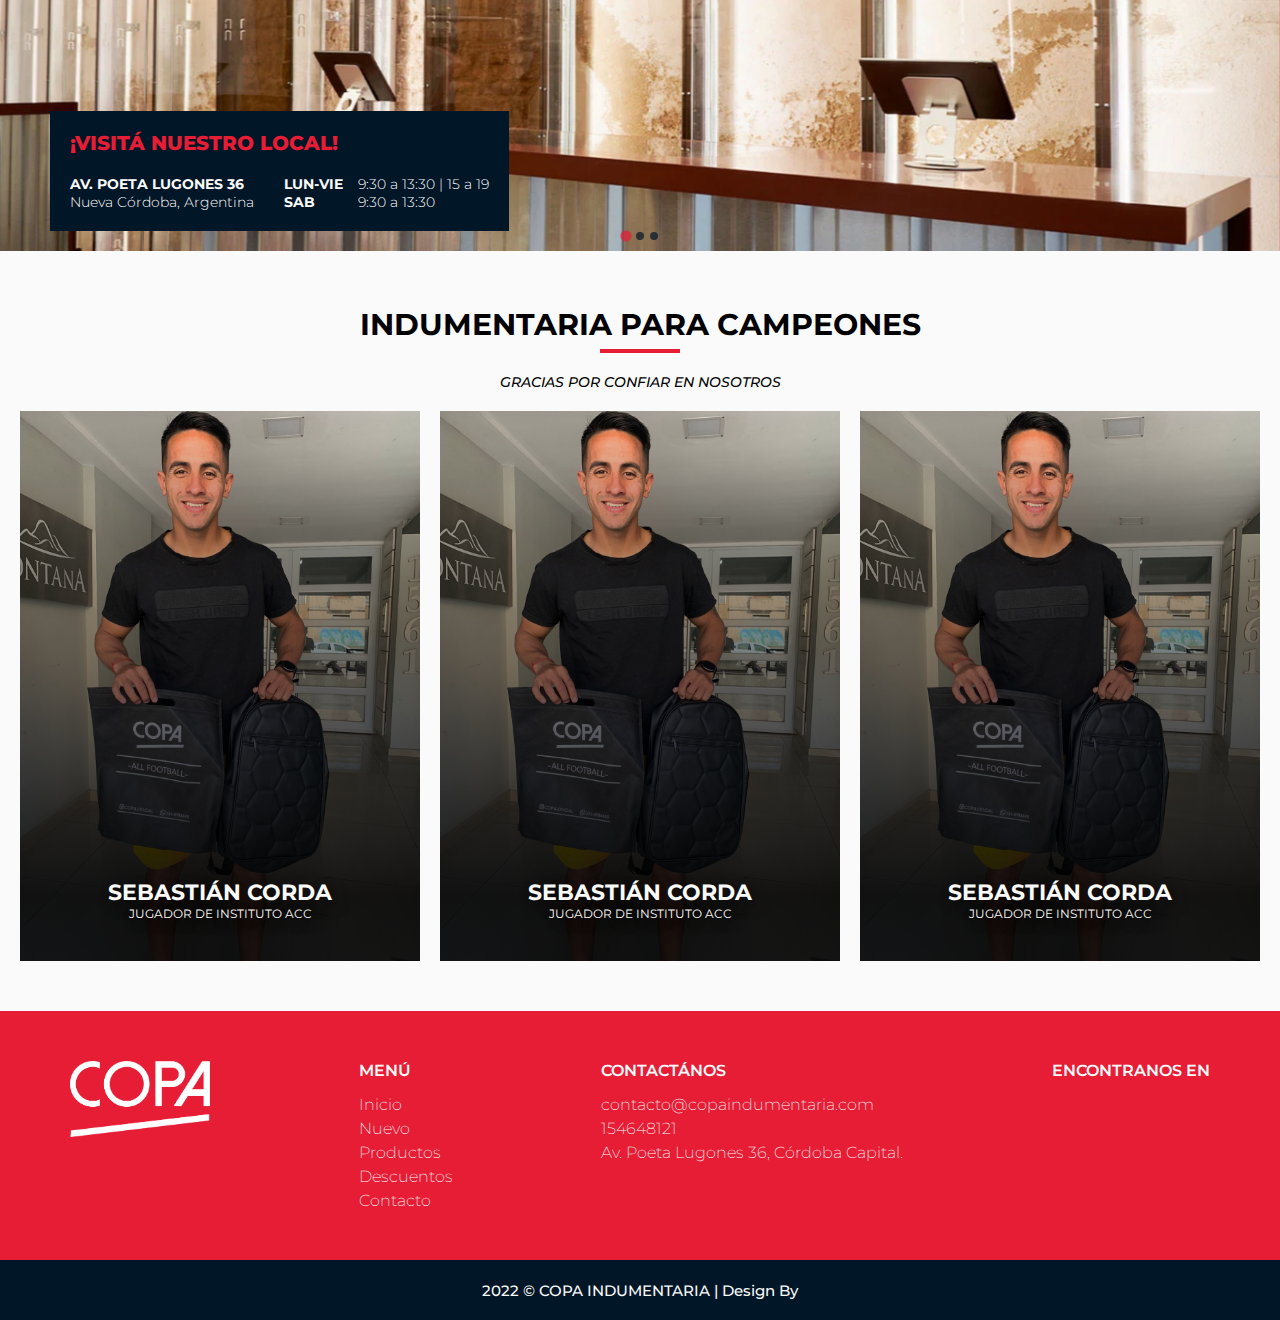
==== commit 21272209: "changes responsive" ====
--- a/index.html
+++ b/index.html
@@ -7,6 +7,7 @@
     <!-- CSS -->
     <link rel="stylesheet" href="./assets/css/style.css">
     <link rel="stylesheet" href="./assets/css/animations.css">
+    <link rel="stylesheet" href="./assets/css/mediaqueries.css">
     <!-- FONT -->
     <link rel="preconnect" href="https://fonts.googleapis.com">
     <link rel="preconnect" href="https://fonts.gstatic.com" crossorigin>
@@ -14,7 +15,10 @@
     <!-- FONT AWESOME -->
     <link rel="stylesheet" href="https://cdnjs.cloudflare.com/ajax/libs/font-awesome/6.2.1/css/all.min.css" integrity="sha512-MV7K8+y+gLIBoVD59lQIYicR65iaqukzvf/nwasF0nqhPay5w/9lJmVM2hMDcnK1OnMGCdVK+iQrJ7lzPJQd1w==" crossorigin="anonymous" referrerpolicy="no-referrer" /> 
     <!-- FAVICON -->
-    <link rel="shortcut icon" href="./imgs/logos/icono-copa-indumentaria.png" type="image/x-icon">
+    <link rel="shortcut icon" href="./assets/imgs/logos/icono-copa-indumentaria.png" type="image/x-icon">
+    <!-- SLIDE SPLIDE JS -->
+    <link href="
+https://cdn.jsdelivr.net/npm/@splidejs/splide@4.1.4/dist/css/splide.min.css" rel="stylesheet">
     <title>Copa Indumentaria</title>
 </head>
 <body>
@@ -24,6 +28,10 @@
             <span class="header-top-text">3 pagos con Tarjetas de Bancos Nacionales / 2 ,3 Y 4 cuotas con DEBITO /   Envios Sin Cargo para Compras +$25000</span>
         </div>
         <nav class="navbar">
+            <label for="menu-toggle" class="menu-label">
+                <i class="fa-sharp fa-solid fa-bars menu-icon"></i>
+            </label>
+            <input type="checkbox" id="menu-toggle" /> 
             <img src="./assets/imgs/logos/logo-copa-white.png" class="navbar-img" alt="">
             <ul class="navbar-list">
                 <li class="navbar-list-item"><a href="" class="navbar-list-link active">inicio</a></li>
@@ -33,14 +41,32 @@
                 <li class="navbar-list-item"><a href="" class="navbar-list-link">contacto</a></li>
             </ul>
             <div class="navbar-icons">
-                <i class="fa-solid fa-bag-shopping cart-icon"></i>
-            </div>
+                <label for="cart-toggle" class="cart-label">
+                    <i class="fa-solid fa-bag-shopping cart-icon navbar-icon"></i>
+                    <span id="cart-count">0</span>
+                </label>
+            </div>
+            <input type="checkbox" id="cart-toggle" />
         </nav>
     </header>
 
     <!-- HERO -->
     <section id="hero">
-        <img class="hero-img" src="./assets/imgs/model/hero-info.jpg" alt="">
+        <div class="splide splide-hero">
+            <div class="splide__track">
+                <ul class="splide__list">
+                    <li class="splide__slide">
+                        <img class="hero-img" src="./assets/imgs/model/iPhone_14_Pro_Max_74_4aebcf0a-5f7f-450a-b2b1-15d3a6fef87c_1440x.jpg" alt="">
+                    </li>
+                    <li class="splide__slide">
+                        <img class="hero-img" src="./assets/imgs/model/iPhone_14_Pro_Max_62_b470ee22-d563-42ba-87ab-3c996e29a679_1440x.jpg" alt="">
+                    </li>
+                    <li class="splide__slide">
+                        <img class="hero-img" src="./assets/imgs/iPhone_14_Pro_Max_96_aa2e755e-4c56-48e0-b59a-f7bbf013d12c_1920x.jpg" alt="">
+                    </li>
+                </ul>
+            </div>
+        </div>                        
     </section>
 
     <!-- BENEFICIOS -->
@@ -75,6 +101,7 @@
             <span class="title-line"></span>
         </div>
         <div class="products-container">
+            
             <div class="product">
                 <div class="product-img">
                     <img class="img" src="./assets/imgs/products/1.jpg" alt="">
@@ -257,116 +284,159 @@
             <span class="title-line"></span>
         </div>
         <div class="products-container">
-            <div class="product">
-                <div class="product-img">
-                    <img class="img" src="./assets/imgs/products/1.jpg" alt="">
-                    <span class="product-sale">sale</span>
-                </div>
-                <div class="product-info">
-                    <div class="product-info-text">
-                        <span class="product-name">Remera “Copa” - Ronaldo Nazario</span>
-                        <div class="product-offer">
-                            <span class="product-price">$39.990</span>
-                            <span class="offer">$39.990</span>
-                        </div>
-                        
-                        <div class="product-pay">
-                        <i class="fa-regular fa-credit-card product-pay-icon"></i>
-                        <span class="product-pay-text">6 cuotas sin interés</span>
-                    </div>
-                    </div>
-                    <div class="product-buttons">
-                        <a href="#" class="button-buy button">comprar</a>
-                        <a href="#" class="button-view button"><i class="fa-regular fa-eye eye-icon "></i>ver</a> 
-                    </div>   
-                </div>
-
-                
-            </div>
-            <div class="product">
-                <div class="product-img">
-                    <img class="img" src="./assets/imgs/products/1.jpg" alt="">
-                    <span class="product-sale">sale</span>
-                </div>
-                <div class="product-info">
-                    <div class="product-info-text">
-                        <span class="product-name">Remera “Copa” - Ronaldo Nazario</span>
-                        <div class="product-offer">
-                            <span class="product-price">$39.990</span>
-                            <span class="offer">$39.990</span>
-                        </div>
-                        
-                        <div class="product-pay">
-                        <i class="fa-regular fa-credit-card product-pay-icon"></i>
-                        <span class="product-pay-text">6 cuotas sin interés</span>
-                    </div>
-                    </div>
-                    <div class="product-buttons">
-                        <a href="#" class="button-buy button">comprar</a>
-                        <a href="#" class="button-view button"><i class="fa-regular fa-eye eye-icon "></i>ver</a> 
-                    </div>   
-                </div>
-
-                
-            </div>
-            <div class="product">
-                <div class="product-img">
-                    <img class="img" src="./assets/imgs/products/1.jpg" alt="">
-                    <span class="product-sale">sale</span>
-                </div>
-                <div class="product-info">
-                    <div class="product-info-text">
-                        <span class="product-name">Remera “Copa” - Ronaldo Nazario</span>
-                        <div class="product-offer">
-                            <span class="product-price">$39.990</span>
-                            <span class="offer">$39.990</span>
-                        </div>
-                        
-                        <div class="product-pay">
-                        <i class="fa-regular fa-credit-card product-pay-icon"></i>
-                        <span class="product-pay-text">6 cuotas sin interés</span>
-                    </div>
-                    </div>
-                    <div class="product-buttons">
-                        <a href="#" class="button-buy button">comprar</a>
-                        <a href="#" class="button-view button"><i class="fa-regular fa-eye eye-icon "></i>ver</a> 
-                    </div>   
-                </div>
-
-                
-            </div>
-            <div class="product">
-                <div class="product-img">
-                    <img class="img" src="./assets/imgs/products/1.jpg" alt="">
-                    <span class="product-sale">sale</span>
-                </div>
-                <div class="product-info">
-                    <div class="product-info-text">
-                        <span class="product-name">Remera “Copa” - Ronaldo Nazario</span>
-                        <div class="product-offer">
-                            <span class="product-price">$39.990</span>
-                            <span class="offer">$39.990</span>
-                        </div>
-                        
-                        <div class="product-pay">
-                        <i class="fa-regular fa-credit-card product-pay-icon"></i>
-                        <span class="product-pay-text">6 cuotas sin interés</span>
-                    </div>
-                    </div>
-                    <div class="product-buttons">
-                        <a href="#" class="button-buy button">comprar</a>
-                        <a href="#" class="button-view button"><i class="fa-regular fa-eye eye-icon "></i>ver</a> 
-                    </div>   
-                </div>
-            </div>        
-
-        </div><button class="button button-view-products">ver mas</button>
+            <div class="splide splide-offers">
+                <div class="splide__track">
+                    <ul class="splide__list">
+                        <li class="splide__slide">
+                            <div class="product">
+                                <div class="product-img">
+                                    <img class="img" src="./assets/imgs/products/1.jpg" alt="">
+                                    <span class="product-sale">sale</span>
+                                </div>
+                                <div class="product-info">
+                                    <div class="product-info-text">
+                                        <span class="product-name">Remera “Copa” - Ronaldo Nazario</span>
+                                        <div class="product-offer">
+                                            <span class="product-price">$39.990</span>
+                                            <span class="offer">$39.990</span>
+                                        </div>
+                                        <div class="product-pay">
+                                            <i class="fa-regular fa-credit-card product-pay-icon"></i>
+                                            <span class="product-pay-text">6 cuotas sin interés</span>
+                                        </div>
+                                    </div>
+                                    <div class="product-buttons">
+                                        <a href="#" class="button-buy button">comprar</a>
+                                        <a href="#" class="button-view button"><i class="fa-regular fa-eye eye-icon "></i>ver</a> 
+                                    </div>   
+                                </div>
+                            </div>
+                        </li>
+                        <li class="splide__slide">
+                            <div class="product">
+                                <div class="product-img">
+                                    <img class="img" src="./assets/imgs/products/1.jpg" alt="">
+                                    <span class="product-sale">sale</span>
+                                </div>
+                                <div class="product-info">
+                                    <div class="product-info-text">
+                                        <span class="product-name">Remera “Copa” - Ronaldo Nazario</span>
+                                        <div class="product-offer">
+                                            <span class="product-price">$39.990</span>
+                                            <span class="offer">$39.990</span>
+                                        </div>
+                                        <div class="product-pay">
+                                            <i class="fa-regular fa-credit-card product-pay-icon"></i>
+                                            <span class="product-pay-text">6 cuotas sin interés</span>
+                                        </div>
+                                    </div>
+                                    <div class="product-buttons">
+                                        <a href="#" class="button-buy button">comprar</a>
+                                        <a href="#" class="button-view button"><i class="fa-regular fa-eye eye-icon "></i>ver</a> 
+                                    </div>   
+                                </div>
+                            </div>
+                        </li>
+                        <li class="splide__slide">
+                            <div class="product">
+                                <div class="product-img">
+                                    <img class="img" src="./assets/imgs/products/1.jpg" alt="">
+                                    <span class="product-sale">sale</span>
+                                </div>
+                                <div class="product-info">
+                                    <div class="product-info-text">
+                                        <span class="product-name">Remera “Copa” - Ronaldo Nazario</span>
+                                        <div class="product-offer">
+                                            <span class="product-price">$39.990</span>
+                                            <span class="offer">$39.990</span>
+                                        </div>
+                                        <div class="product-pay">
+                                            <i class="fa-regular fa-credit-card product-pay-icon"></i>
+                                            <span class="product-pay-text">6 cuotas sin interés</span>
+                                        </div>
+                                    </div>
+                                    <div class="product-buttons">
+                                        <a href="#" class="button-buy button">comprar</a>
+                                        <a href="#" class="button-view button"><i class="fa-regular fa-eye eye-icon "></i>ver</a> 
+                                    </div>   
+                                </div>
+                            </div>
+                        </li>
+                        <li class="splide__slide">
+                            <div class="product">
+                                <div class="product-img">
+                                    <img class="img" src="./assets/imgs/products/1.jpg" alt="">
+                                    <span class="product-sale">sale</span>
+                                </div>
+                                <div class="product-info">
+                                    <div class="product-info-text">
+                                        <span class="product-name">Remera “Copa” - Ronaldo Nazario</span>
+                                        <div class="product-offer">
+                                            <span class="product-price">$39.990</span>
+                                            <span class="offer">$39.990</span>
+                                        </div>
+                                        <div class="product-pay">
+                                            <i class="fa-regular fa-credit-card product-pay-icon"></i>
+                                            <span class="product-pay-text">6 cuotas sin interés</span>
+                                        </div>
+                                    </div>
+                                    <div class="product-buttons">
+                                        <a href="#" class="button-buy button">comprar</a>
+                                        <a href="#" class="button-view button"><i class="fa-regular fa-eye eye-icon "></i>ver</a> 
+                                    </div>   
+                                </div>
+                            </div>
+                        </li>
+                        <li class="splide__slide">
+                            <div class="product">
+                                <div class="product-img">
+                                    <img class="img" src="./assets/imgs/products/1.jpg" alt="">
+                                    <span class="product-sale">sale</span>
+                                </div>
+                                <div class="product-info">
+                                    <div class="product-info-text">
+                                        <span class="product-name">Remera “Copa” - Ronaldo Nazario</span>
+                                        <div class="product-offer">
+                                            <span class="product-price">$39.990</span>
+                                            <span class="offer">$39.990</span>
+                                        </div>
+                                        <div class="product-pay">
+                                            <i class="fa-regular fa-credit-card product-pay-icon"></i>
+                                            <span class="product-pay-text">6 cuotas sin interés</span>
+                                        </div>
+                                    </div>
+                                    <div class="product-buttons">
+                                        <a href="#" class="button-buy button">comprar</a>
+                                        <a href="#" class="button-view button"><i class="fa-regular fa-eye eye-icon "></i>ver</a> 
+                                    </div>   
+                                </div>
+                            </div>
+                        </li>
+                    </ul>
+                </div>
+            </div>
+        </div>
+        <button class="button button-view-products">ver mas</button>
     </section>
 
     <!-- LOCAL -->
 
     <section id="local-location">
-        <img class="local-img" src="./assets/imgs/iPhone_14_Pro_Max_96_aa2e755e-4c56-48e0-b59a-f7bbf013d12c_1920x.jpg" alt="">
+        <div class="splide splide-location">
+            <div class="splide__track">
+                <ul class="splide__list">
+                    <li class="splide__slide">
+                        <img class="local-img" src="./assets/imgs/model/iPhone_14_Pro_Max_74_4aebcf0a-5f7f-450a-b2b1-15d3a6fef87c_1440x.jpg" alt="">
+                    </li>
+                    <li class="splide__slide">
+                        <img class="local-img" src="./assets/imgs/model/iPhone_14_Pro_Max_62_b470ee22-d563-42ba-87ab-3c996e29a679_1440x.jpg" alt="">
+                    </li>
+                    <li class="splide__slide">
+                        <img class="local-img" src="./assets/imgs/iPhone_14_Pro_Max_96_aa2e755e-4c56-48e0-b59a-f7bbf013d12c_1920x.jpg" alt="">
+                    </li>
+                </ul>
+            </div>
+        </div> 
         <div class="local-info">
             <span class="local-title">¡visitá nuestro local!</span>
             <div class="local-text">
@@ -460,13 +530,13 @@
             <div class="footer-social">
                 <span class="footer-title">encontranos en</span>
                 <div class="social-icons">
-                    <a href=""><i class="fa-brands fa-instagram"></i></a>
-                    <a href=""><i class="fa-brands fa-facebook"></i></a>
+                    <a href="https://www.instagram.com/copa.oficial/" target="_blank"><i class="fa-brands fa-instagram"></i></a>
+                    <a href="https://www.facebook.com/copa.oficial1" target="_blank"><i class="fa-brands fa-facebook"></i></a>
                 </div>
             </div>
         </div>
         <div class="footer-bottom">
-            <span class="bottom-text">© COPA INDUMENTARIA</span>
+            <span class="bottom-text">2022 © COPA INDUMENTARIA | Design By</span>
         </div>
     </footer>
 
@@ -479,10 +549,13 @@
 
 
 
-
+<!-- SPLIDE JS -->
+    <script src="
+    https://cdn.jsdelivr.net/npm/@splidejs/splide@4.1.4/dist/js/splide.min.js
+    "></script>
     
-
+    <script src="./assets/js/main.js"></script>
     
-    <script src="./js/main.js"></script>
+    
 </body>
 </html>--- a/assets/css/style.css
+++ b/assets/css/style.css
@@ -1,3 +1,4 @@
+
 :root {
     --red: #E71D36;
     --blue: #011627;
@@ -80,6 +81,36 @@
     font-weight: 700;
 }
 
+.cart-label {
+    cursor: pointer;
+    position: relative;
+}
+
+#cart-count{
+    position: absolute;
+    color: var(--white);
+    background-color: var(--blue);
+    top: 50%;
+    margin-top: -15px;
+    left: 10px;
+    display: block;
+    font-size: 10px;
+    line-height: 15px;
+    white-space: nowrap;
+    height: 15px;
+    min-width: 16px;
+    border-radius: 2em;
+    text-align: center;
+    font-weight: 300;
+}
+
+
+/* Checkbox */
+#cart-toggle,
+#menu-toggle,
+.menu-label{
+    display: none;
+}
 
 /* HERO */
 
@@ -87,6 +118,22 @@
     width: 100%;
     height: calc(100vh - 120px);
     position: relative;
+}
+
+#hero .splide__slide,
+#hero .splide__list,
+#hero .splide__track,
+#hero .splide
+{
+    height: 100%;
+}
+
+#hero .splide__pagination__page {
+    background-color: var(--blue);
+}
+
+#hero .is-active {
+    background-color: var(--red);
 }
 
 .hero-img {
@@ -110,7 +157,7 @@
 #benefits {
     display: flex;
     justify-content: center;
-    padding: 30px 50px;
+    padding: 30px 25px;
     background-color: var(--blue);
     align-items: center;
     color: var(--white);
@@ -158,7 +205,6 @@
     padding: 50px;
     gap: 30px;
     width: 100%;
-    cursor: pointer;
 }
 
 .section-title {
@@ -176,12 +222,12 @@
 }
 
 .products-container {
-    display: grid;
-    grid-template-rows: repeat(2, 1fr); /* dos filas de igual altura */
-    grid-template-columns: repeat(4, 1fr); /* cuatro columnas de igual ancho */
+    display: flex;
+    flex-wrap: wrap;
     row-gap: 40px;
     column-gap: 20px;
-    margin: 0 auto ;
+    justify-content: center;
+    width: 100%;
 }
 
 .product {
@@ -189,13 +235,13 @@
     display: flex;
     flex-direction: column;
     justify-content: space-between;
-    /*border: 1px solid var(--blue);
-    */
+    cursor: pointer;
+    width: 290px;
 }
 
 .product-img{
     height: 390px;
-    width: 290px;
+    width: 100%;
     position: relative;
 }
 
@@ -270,6 +316,7 @@
 
 .button-view-products {
     width: 130px;
+    cursor: pointer;
 }
 
 /* Section Category */
@@ -280,7 +327,7 @@
     justify-content: center;
     gap: 20px;
     width: 100%;
-    padding: 50px;
+    padding: 25px 50px;
     background-color: var(--white);
 }
 
@@ -324,7 +371,7 @@
 /* OFFERS */
 #offers {
     width: 100%;
-    padding: 30px 50px;
+    padding: 25px 50px;
     display: flex;
     flex-direction: column;
     gap: 30px;
@@ -332,8 +379,44 @@
     align-items: center;
 }
 
+#offers .splide__slide,
+#offers .splide__track,
+#offers .splide
+{
+    padding: 1px 0 ;
+    width: 100%;
+    height: 100;
+}
+
+#offers .splide__arrow {
+    background-color: var(--red);
+    border-radius: 0;
+    color: var(--white);
+}
+#offers .splide__arrow--next {
+    right: -40px;
+}
+
+#offers .splide__arrow--prev{
+    left: -40px;
+}
+
+#offers .splide__arrow svg{
+    fill: var(--white) !important;
+}
+
 #offers .products-container {
     display: flex;
+    width: 100%;
+    justify-content: center;
+    padding: 0 10px;
+    gap: 0;
+    margin: 0;
+}
+
+#offers .product {
+    width: 100%;
+    height: 100%;
 }
 
 #offers .product-offer {
@@ -368,7 +451,31 @@
     width: 100%;
     height: 690px;
     position: relative;
-    margin: 50px 0;
+    padding: 30px 0;
+}
+
+#local-location .splide__slide,
+#local-location .splide__list,
+#local-location .splide__track,
+#local-location .splide
+{
+    height: 100%;
+}
+
+#local-location .splide__arrow {
+    background-color: transparent;
+}
+
+#local-location .splide__arrow svg{
+    fill: var(--blue);
+}
+
+#local-location .splide__pagination__page {
+    background-color: var(--blue);
+}
+
+#local-location .is-active {
+    background-color: var(--red);
 }
 
 .local-img {
@@ -444,7 +551,7 @@
     justify-content: center;
     gap: 20px;
     text-transform: uppercase;
-    padding: 30px 0 50px 0;
+    padding: 25px 0 50px 0;
 }
 
 #clients .eslogan {
@@ -466,6 +573,7 @@
 .clients-imgs {
     display: flex;
     gap: 20px;
+    justify-content: center;
 }
 
 .client-info {
@@ -525,7 +633,7 @@
     justify-content: space-between;
     align-items: start;
     width: 100%;
-    padding: 50px 80px;
+    padding: 50px 70px;
 }
 
 .footer-logo {
--- a/assets/css/animations.css
+++ b/assets/css/animations.css
@@ -7,7 +7,7 @@
     content: '';
     position: absolute;
     left: 0;
-    width: 289px;
+    width: 99%;
     height: 100%;
     border: 0.1px solid #b2b2b2;
 }
--- a/assets/css/mediaqueries.css
+++ b/assets/css/mediaqueries.css
@@ -0,0 +1,194 @@
+@media (max-width: 992px) {
+
+    h1 {
+        font-size: 40px;
+        line-height: 40px;
+    }
+
+    /* Header */
+
+    .navbar {
+        padding: 0 30px;
+    }
+
+    .header-menu {
+        gap: 30px;
+    }
+
+    .menu-label {
+        display: flex;
+        font-size: 25px;
+    }
+
+    .navbar {
+        gap: 30px;
+    }
+
+    .navbar-list {
+        position: absolute;
+        top: 120px;
+        left: 0;
+        background: var(--blue);
+        display: flex;
+        flex-direction: column;
+        justify-content: flex-start;
+        gap: 30px;
+        padding: 100px 100px 0 100px;
+        height: calc(100vh - 120px);
+        z-index: 99;
+        transform: translate(-200%);
+        transition: all 0.5s cubic-bezier(0.92, 0.01, 0.35, 0.99);
+        display: none;
+    }
+    
+    #menu-toggle:checked ~ .navbar-list {
+        display: flex;
+        transform: translate(0%);
+        transition: all 0.5s cubic-bezier(0.92, 0.01, 0.35, 0.99);
+    }
+
+    #menu-toggle:checked ~ .navbar-list {
+        display: flex;
+        transform: translate(0%);
+        transition: all 0.5s cubic-bezier(0.92, 0.01, 0.35, 0.99);
+    }
+
+    /* SECTION PRODUCT */
+
+    #products {
+        padding: 50px 0;
+    }
+
+    .products-container {
+        row-gap: 60px;
+        column-gap: 15px;
+    }
+
+    .product {
+        width: 30%;
+    }
+
+    /* CATEGORY */
+
+    #categories {
+        gap: 15px;
+        padding: 50px 30px;
+    }
+
+    /* CLIENTS */
+
+    .client-info {
+        width: 30%;
+    }
+
+    /* FOOTER */
+
+    .footer-top {
+        padding: 30px;
+    }
+
+    .footer-logo {
+        width: 100px;
+    }
+
+    .footer-title {
+        font-size: 15px;
+    }
+
+    .menu-list,
+    .contact-icons
+    {
+        font-size: 14px;
+    }
+
+    .social-icons i {
+        font-size: 20px;
+    }
+
+}
+
+/* MOBILE */
+
+@media (max-width: 576px) {
+
+ /* BENEFICIOS */
+
+ #benefits {
+    flex-direction: column;
+    padding: 40px 0;
+    gap: 60px;
+ }
+
+ .benefit {
+    width: 100%;
+ }
+
+ /* PRODUCTOS */
+
+ .products-container {
+    row-gap: 20px;
+ }
+
+ .product {
+    width: 40%;
+ }
+
+ .product-img {
+    height: 250px;
+ }
+
+ .product-buttons {
+    gap: 10px;
+ }
+
+ .product-buttons .button{
+    font-size: 10px;
+ }
+
+ /* CATEGORY */
+
+ #categories {
+    flex-direction: column;
+    width: 100%;
+    padding: 0;
+    gap: 0;
+ }
+
+ .category {
+    width: 100%;
+ }
+
+ /* LOCAL */
+
+#local-location {
+    align-content: center;
+}
+ 
+.local-info {
+    bottom: 70px;
+    width: 80%;
+}
+
+.local-text {
+    font-size: 10px;
+}
+
+.title-text {
+    text-align: center;
+}
+
+.clients-imgs {
+    flex-direction: column;
+}
+
+.client-info {
+    width: 100%;
+}
+
+.footer-top {
+    flex-direction: column;
+    gap: 40px;
+}
+
+}
+
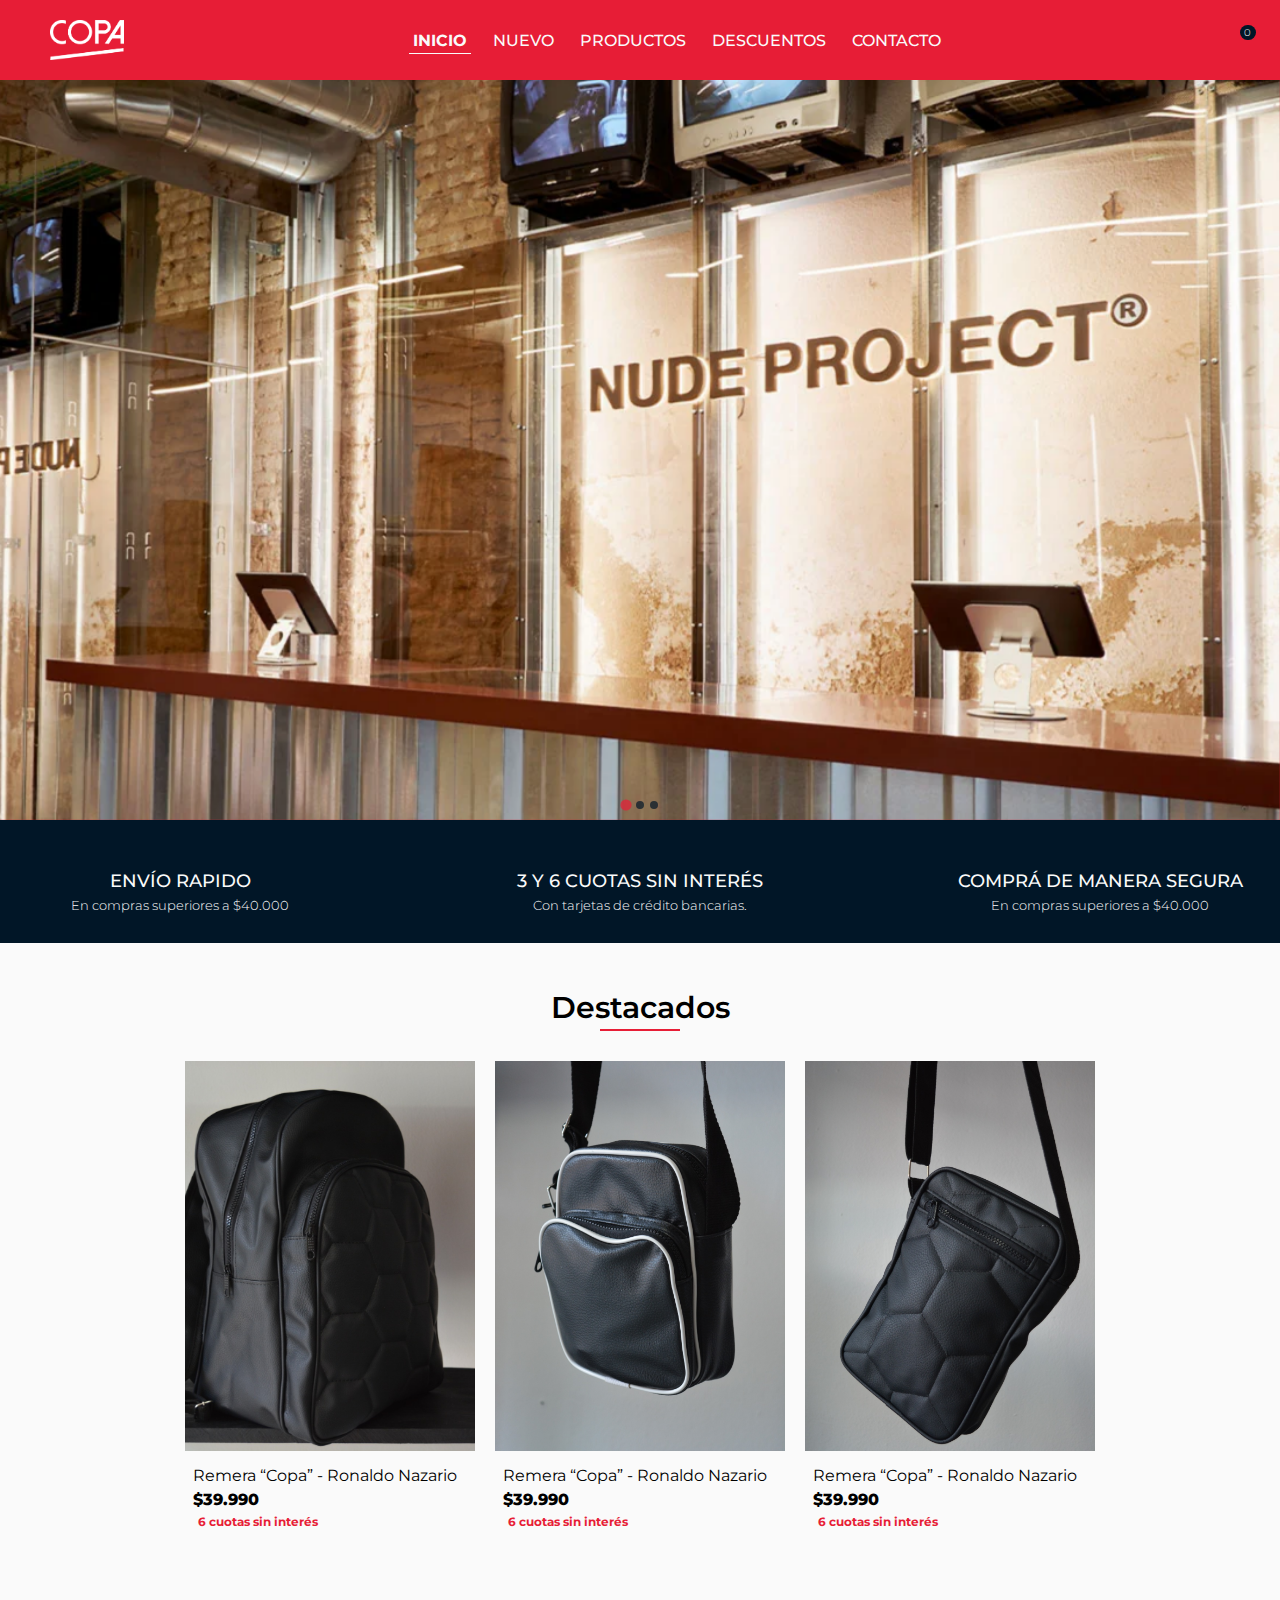
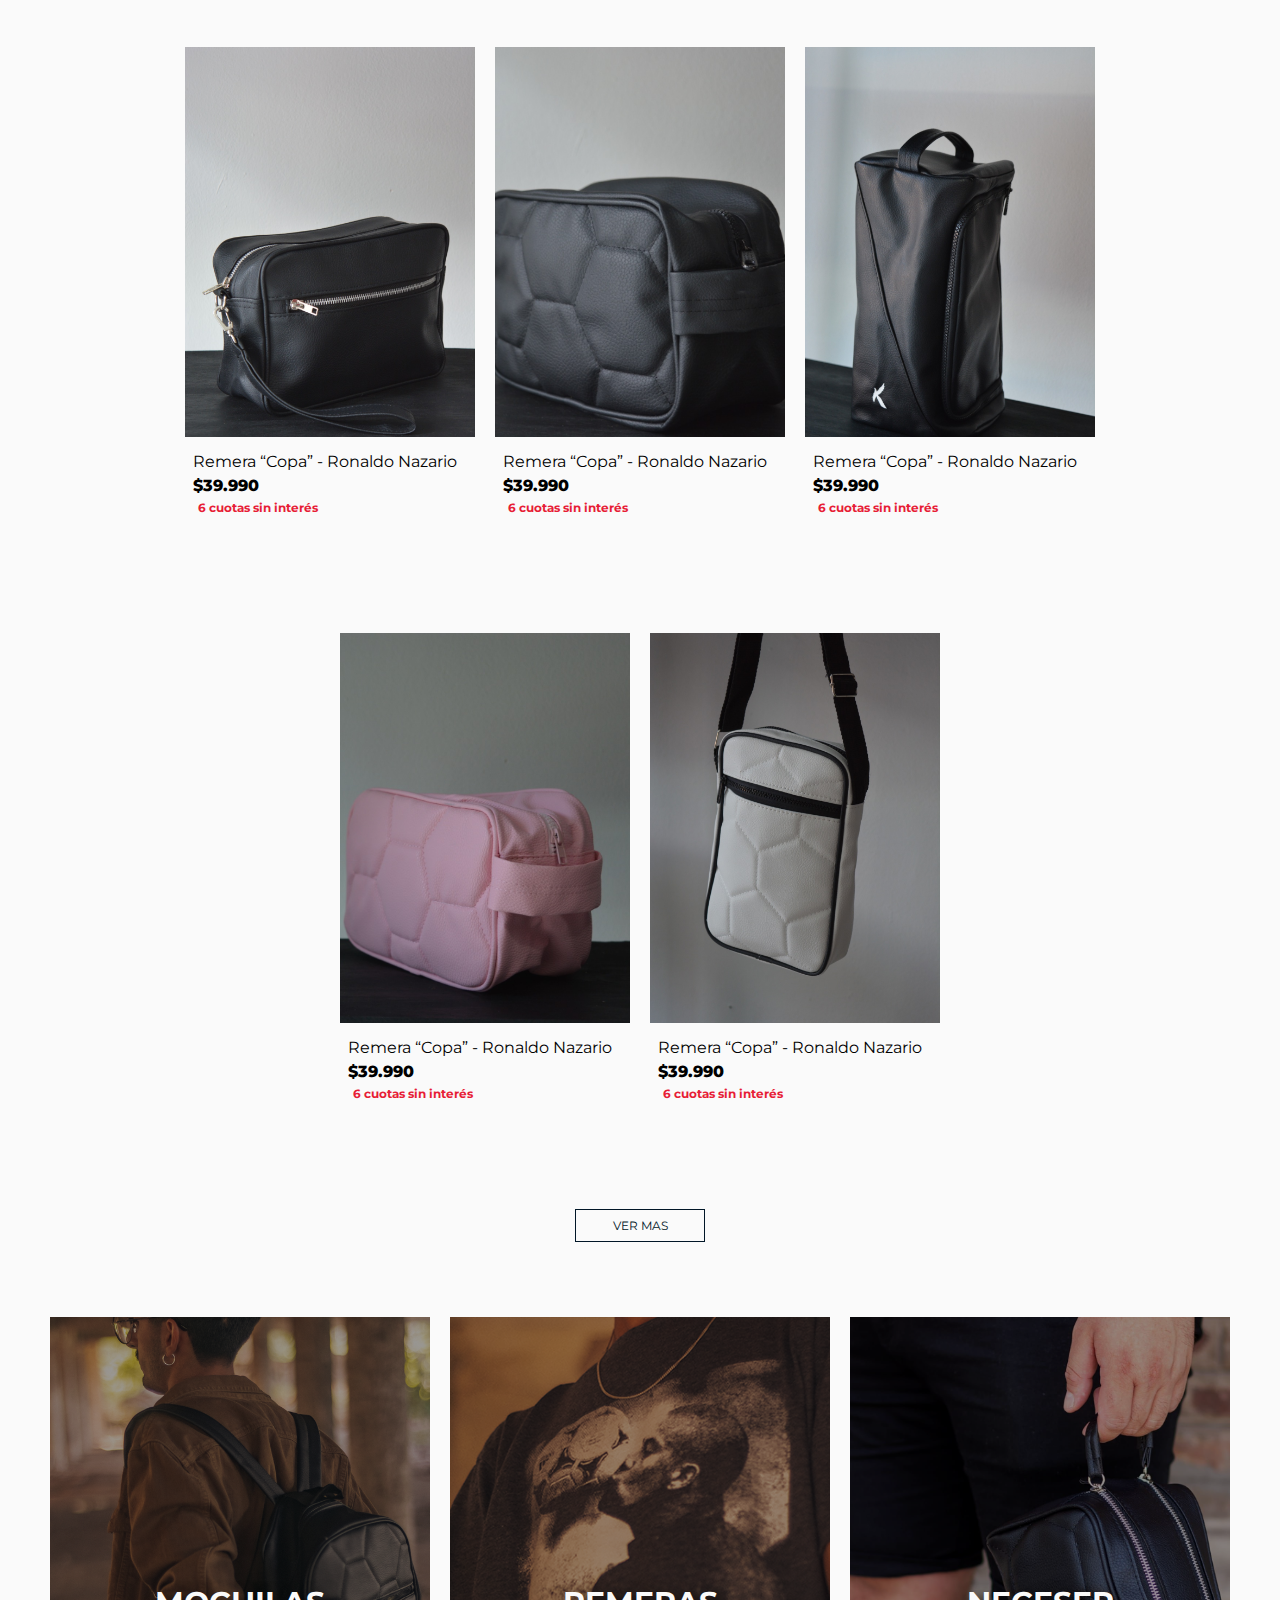
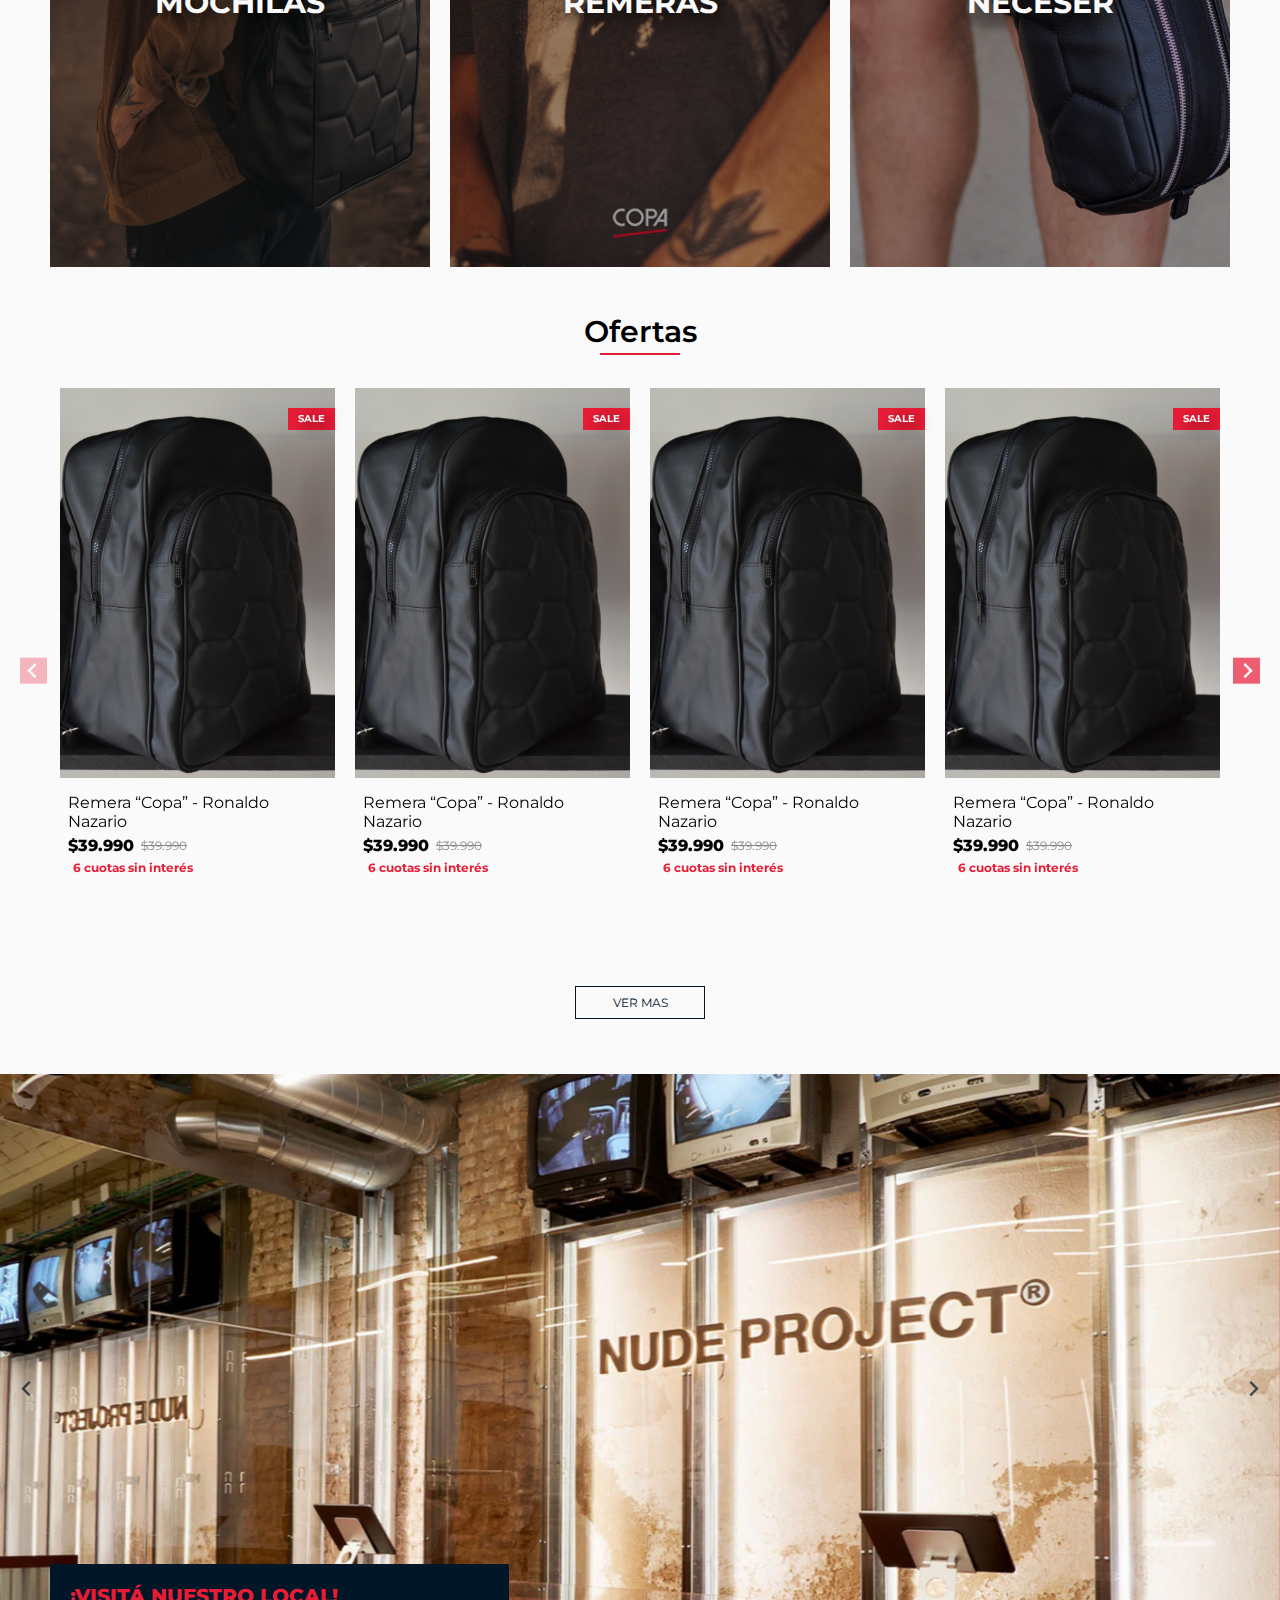
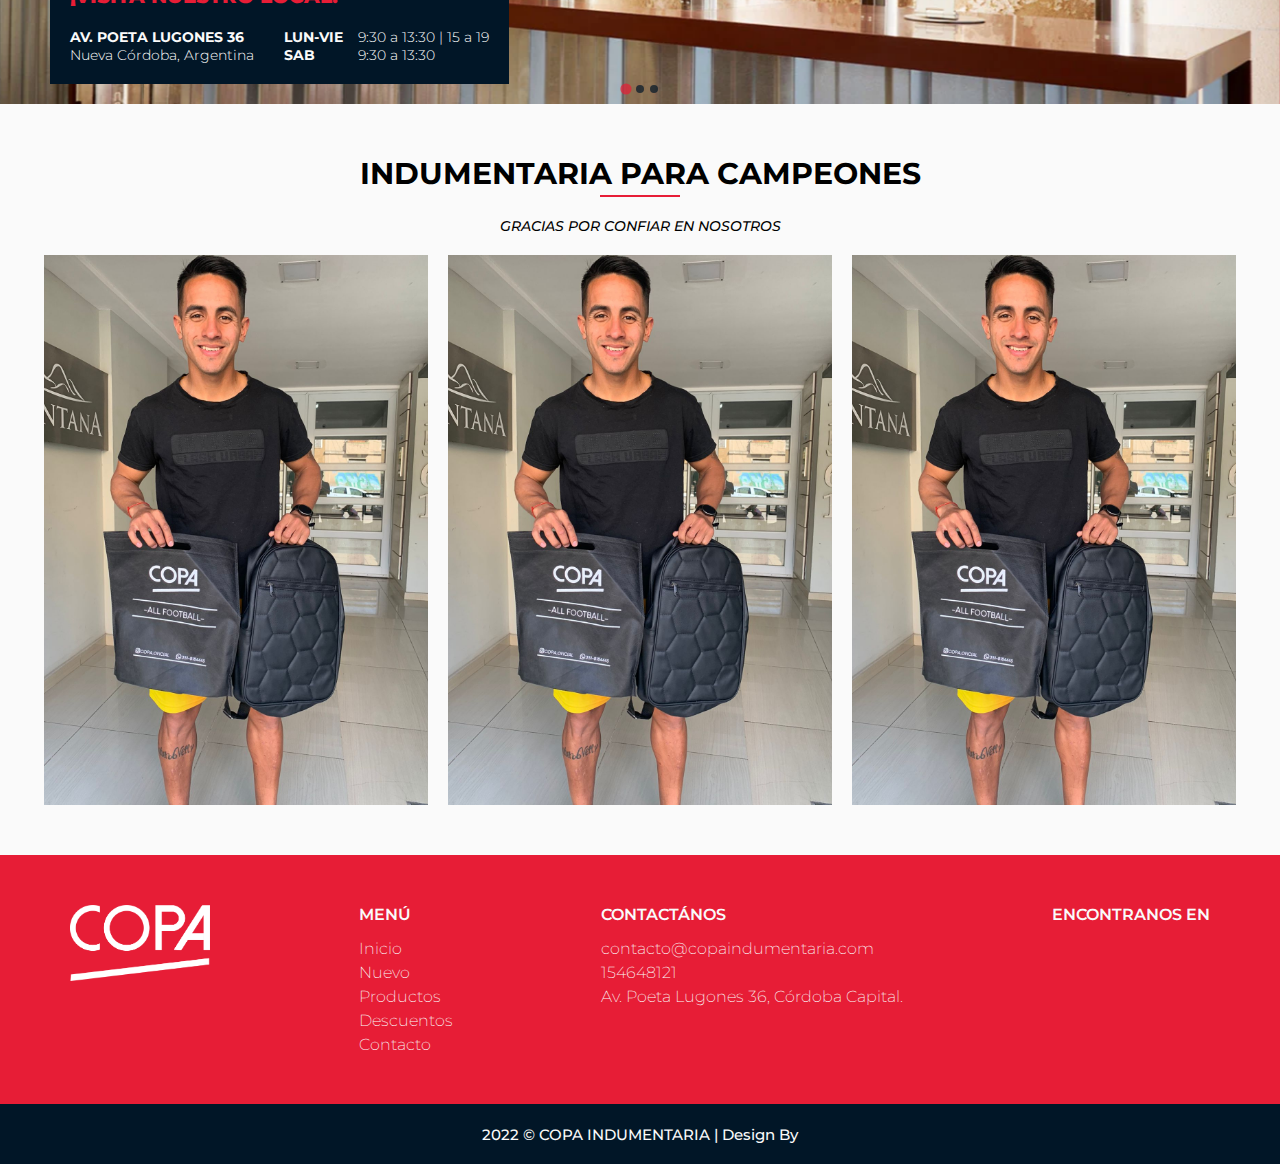
==== commit 3f1991f5: "changes desktop" ====
--- a/index.html
+++ b/index.html
@@ -8,6 +8,10 @@
     <link rel="stylesheet" href="./assets/css/style.css">
     <link rel="stylesheet" href="./assets/css/animations.css">
     <link rel="stylesheet" href="./assets/css/mediaqueries.css">
+    <link
+    rel="stylesheet"
+    href="https://cdnjs.cloudflare.com/ajax/libs/animate.css/4.1.1/animate.min.css"
+  />
     <!-- FONT -->
     <link rel="preconnect" href="https://fonts.googleapis.com">
     <link rel="preconnect" href="https://fonts.gstatic.com" crossorigin>
@@ -105,6 +109,7 @@
             <div class="product">
                 <div class="product-img">
                     <img class="img" src="./assets/imgs/products/1.jpg" alt="">
+                    <img class="img product-img-hover" src="./assets/imgs/products/4.jpg" alt="">
                 </div>
                 <div class="product-info">
                     <div class="product-info-text">
@@ -278,7 +283,7 @@
     </section>
 
     <!-- OFERTAS -->
-    <section id="offers">:
+    <section id="offers">
         <div class="section-title">
             <h2 class="title-text">ofertas</h2>
             <span class="title-line"></span>
--- a/assets/css/style.css
+++ b/assets/css/style.css
@@ -17,6 +17,8 @@
 
 body {
     background-color: var(--white);
+    display: flex;
+    flex-direction: column;
 }
 
 /* HEADINGS */
@@ -33,6 +35,7 @@
     flex-direction: column;
     justify-content: center;
     width: 100%;
+
 }
 
 .header-top,
@@ -53,12 +56,16 @@
 }
 
 .navbar {
-    background-color: var(--red);
+    background-color:var(--red);
     color: var(--white);
     justify-content: space-between;
     align-items: center;
     height: 80px;
+    width: 100%;
     padding: 0 50px;
+    position: fixed;
+    top: 0;
+    z-index: 99;
 }
 
 .navbar-img {
@@ -117,7 +124,6 @@
 #hero {
     width: 100%;
     height: calc(100vh - 120px);
-    position: relative;
 }
 
 #hero .splide__slide,
@@ -142,16 +148,6 @@
     height: 100%;
 }
 
-#hero::before {
-    content: '';
-    position: absolute;
-    top: 0;
-    width: 100%;
-    height: 100%;
-    background-color: #000;
-    opacity: .5;
-}
-
 /* BENEFICIOS */
 
 #benefits {
@@ -214,10 +210,13 @@
     text-transform: capitalize;
     justify-content: center;
     align-items: center;
+    font-size: 30px;
+    line-height: 30px;
 }
 
 .title-line {
-    border: 2px solid var(--red);
+    background-color: var(--red);
+    height: 2px;
     width: 80px;
 }
 
@@ -249,6 +248,10 @@
     object-fit: cover;
     width: 100%;
     height: 100%;
+}
+
+.product-img-hover {
+    display: none;
 }
 
 .product-info {
@@ -299,6 +302,9 @@
     text-transform: uppercase;
     text-align: center;
     color: var(--blue);
+    position: relative;
+    display: block;
+    overflow: hidden;
 }
 
 .button-buy {
@@ -338,6 +344,7 @@
     display: flex;
     justify-content: center;
     align-items: center;
+    transition: all 0.5s;
 }
 
 .category-img {
@@ -550,6 +557,7 @@
     align-items: center;
     justify-content: center;
     gap: 20px;
+    width: 100%;
     text-transform: uppercase;
     padding: 25px 0 50px 0;
 }
@@ -574,13 +582,14 @@
     display: flex;
     gap: 20px;
     justify-content: center;
+    width: 100%;
 }
 
 .client-info {
     position: relative;
     display: flex;
     justify-content: center;
-    width: 400px;
+    width: 30%;
     height: 550px;
 }
 
@@ -589,6 +598,7 @@
     width: 100%;
     height: 100%;
 }
+
 .client-hover {
     position: absolute;
     bottom: 40px;
@@ -598,7 +608,7 @@
     font-weight: 700;
     color: var(--white);
     text-shadow: 5px 5px 15px rgba(0, 0 , 0, 0.4);
-
+    display: none;
 }
 
 .client-name {
@@ -615,8 +625,9 @@
     position: absolute;
     width: 100%;
     height: 100%;
-    background: linear-gradient(0deg, rgba(0,0,0,1) 12%, rgba(0,0,0,0.34226190476190477) 76%, rgba(0,0,0,0) 100%);
+    background: linear-gradient(0deg, rgba(1,22,39,1) 0%, rgba(0,0,0,0) 100%);
     opacity: .9;
+    display: none;
 }
 
 /* FOOTER */
--- a/assets/css/animations.css
+++ b/assets/css/animations.css
@@ -1,14 +1,159 @@
+/* KEYFRAMES */
+
+@keyframes fade {
+    from {
+        opacity: 0;
+    }
+    to {
+        opacity: 1;
+    }
+}
+
+@keyframes slide-up {
+    from {
+        transform: translateY(100px);
+    }
+    to {
+        transform: translateY(0);
+    }
+}
+
+@keyframes slide-down {
+    from {
+        transform: translateY(-100px);
+    }
+    to {
+        transform: translateY(0);
+    }
+}
+
+@keyframes slide-right {
+    from {
+        transform: translateX(0);
+    }
+    to {
+        transform: translateX(200%);
+    }
+}
+
+@keyframes slide-left {
+    from {
+        transform: translateX(200%);
+    }
+    to {
+        transform: translateX(0);
+    }
+}
+
+
+
 .product:hover > .product-info > .product-buttons {
     visibility: visible;
-    transition: all 400ms ease-out;
 }
 
-.product:hover::before{
+.product:hover > .product-img > .img {
+    display: none;
+}
+
+.product:hover > .product-img > .product-img-hover {
+    display: flex;
+}
+
+/* .product:hover::before{
     content: '';
     position: absolute;
     left: 0;
     width: 99%;
     height: 100%;
     border: 0.1px solid #b2b2b2;
+} */
+
+/* Hover de los elementos "a" del navbar */
+
+.navbar-list-item{
+    position: relative;
+    padding: 4px;
 }
 
+.navbar-list-link::after {
+    content: "";
+    height: 1px;
+    width: 100%;
+    background: var(--white);
+    position: absolute;
+    bottom: 0;
+    left: 0;
+    transform: scaleX(0);
+    transform-origin: bottom right;
+    transition: transform 0.15s ease;
+}
+
+.active::after {
+    content: "";
+    height: 1px;
+    width: 100%;
+    background: var(--white);
+    position: absolute;
+    bottom: 0;
+    left: 0;
+    transform: scaleX(1);
+    transform-origin: bottom right;
+    transition: transform 0.15s ease;
+}
+
+.navbar-list li a:hover::after {
+    transform-origin: bottom left;
+    transform: scaleX(1);
+}
+
+/* BUTTON */
+
+.button-buy:hover {
+    background-color: var(--red);
+    border: 1px solid var(--red);
+}
+
+.button:hover {
+    background-color: var(--red);
+    border: 1px solid var(--red);
+    color: var(--white);
+    transition: all 500ms ease;
+}
+
+/* CATEGORY */
+
+.category {
+    width: 100%;
+}
+
+.category:hover {
+    width: 130%;
+    cursor: pointer;
+}
+
+/* CORDITA */
+
+.client-info:hover > .client-hover {
+    display: flex;
+    animation: fade .3s ease-in, slide-up .3s ease-in-out;
+}
+
+.client-info:hover::before {
+    display: flex;
+    cursor: pointer;
+    animation: fade .3s ease-in;
+}
+
+/* REDES */
+
+.social-icons a i:hover {
+    color: var(--blue);
+    transition: all .5s ease;
+}
+
+.menu-list li a:hover  {
+    color: var(--blue);
+    transition: all .2s ease;
+    font-weight: 500;
+}
+
--- a/assets/css/mediaqueries.css
+++ b/assets/css/mediaqueries.css
@@ -1,4 +1,4 @@
-@media (max-width: 992px) {
+@media (max-width: 1000px) {
 
     h1 {
         font-size: 40px;
@@ -68,6 +68,11 @@
         width: 30%;
     }
 
+    .product-buttons {
+        visibility: visible;
+        transition: all 400ms ease-out;
+    }
+
     /* CATEGORY */
 
     #categories {
@@ -107,88 +112,95 @@
 
 }
 
+
+
+
 /* MOBILE */
 
 @media (max-width: 576px) {
 
  /* BENEFICIOS */
 
- #benefits {
-    flex-direction: column;
-    padding: 40px 0;
-    gap: 60px;
- }
-
- .benefit {
-    width: 100%;
- }
-
- /* PRODUCTOS */
-
- .products-container {
-    row-gap: 20px;
- }
-
- .product {
-    width: 40%;
- }
-
- .product-img {
-    height: 250px;
- }
-
- .product-buttons {
-    gap: 10px;
- }
-
- .product-buttons .button{
-    font-size: 10px;
- }
-
- /* CATEGORY */
-
- #categories {
-    flex-direction: column;
-    width: 100%;
-    padding: 0;
-    gap: 0;
- }
-
- .category {
-    width: 100%;
- }
-
- /* LOCAL */
-
-#local-location {
-    align-content: center;
+    #benefits {
+        flex-direction: column;
+        padding: 40px 0;
+        gap: 60px;
+    }
+
+    .benefit {
+        width: 100%;
+    }
+
+    /* PRODUCTOS */
+
+    #products {
+        width: 100%;
+    }
+
+    .products-container {
+        row-gap: 20px;
+        width: 100%;
+    }
+
+    .product {
+        width: 45%;
+    }
+
+    .product-img {
+        height: 250px;
+    }
+
+    .product-buttons {
+        gap: 5px;
+    }
+
+    .product-buttons .button{
+        font-size: 10px;
+    }
+
+    /* CATEGORY */
+
+    #categories {
+        flex-direction: column;
+        width: 100%;
+        padding: 0;
+        gap: 0;
+    }
+
+    .category {
+        width: 100%;
+    }
+
+    /* LOCAL */
+
+    
+    .local-info {
+        left: 0;
+        bottom: 70px;
+        width: 100%;
+    }
+
+    .local-text {
+        font-size: 10px;
+    }
+
+    .title-text {
+        text-align: center;
+    }
+
+    .clients-imgs {
+        flex-direction: column;
+        padding: 0 25px;
+    }
+
+    .client-info {
+        width: 100%;
+    }
+
+    .footer-top {
+        flex-direction: column;
+        gap: 40px;
+    }
+
 }
- 
-.local-info {
-    bottom: 70px;
-    width: 80%;
-}
-
-.local-text {
-    font-size: 10px;
-}
-
-.title-text {
-    text-align: center;
-}
-
-.clients-imgs {
-    flex-direction: column;
-}
-
-.client-info {
-    width: 100%;
-}
-
-.footer-top {
-    flex-direction: column;
-    gap: 40px;
-}
-
-}
-
+
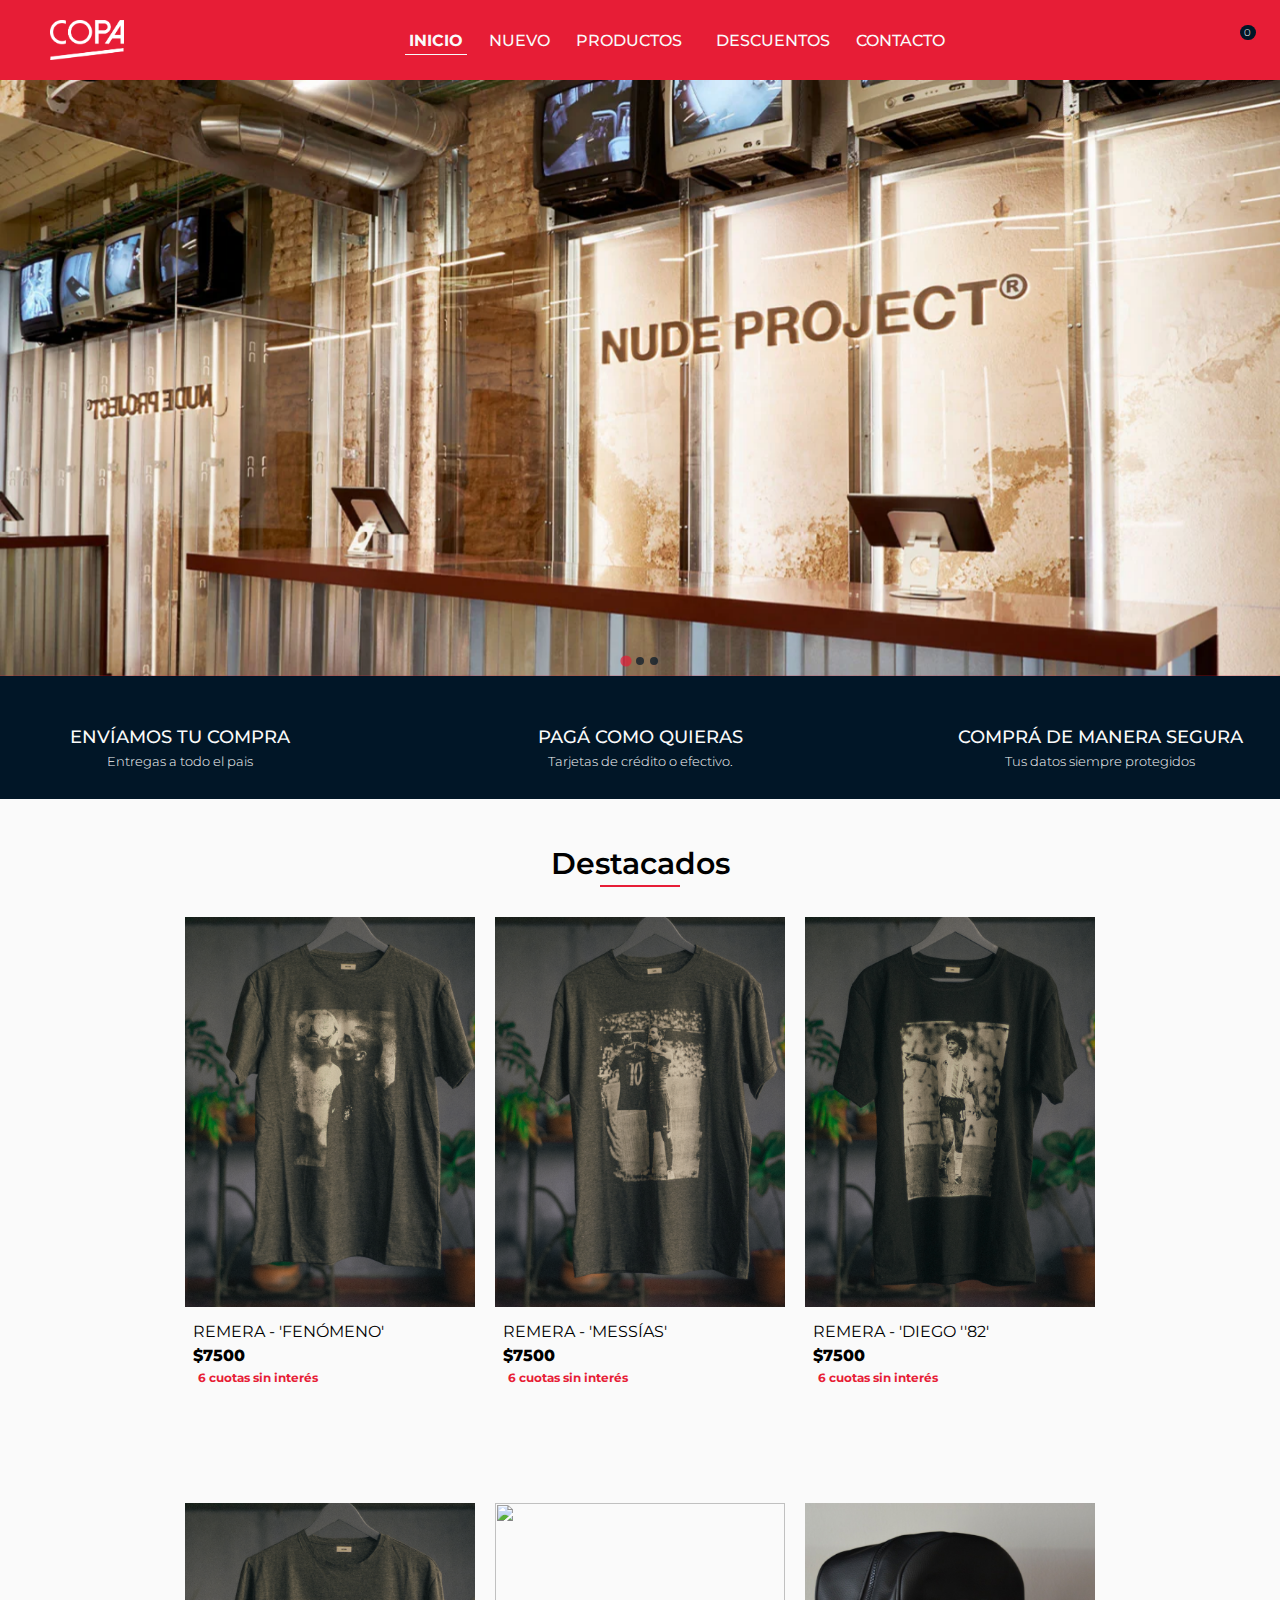
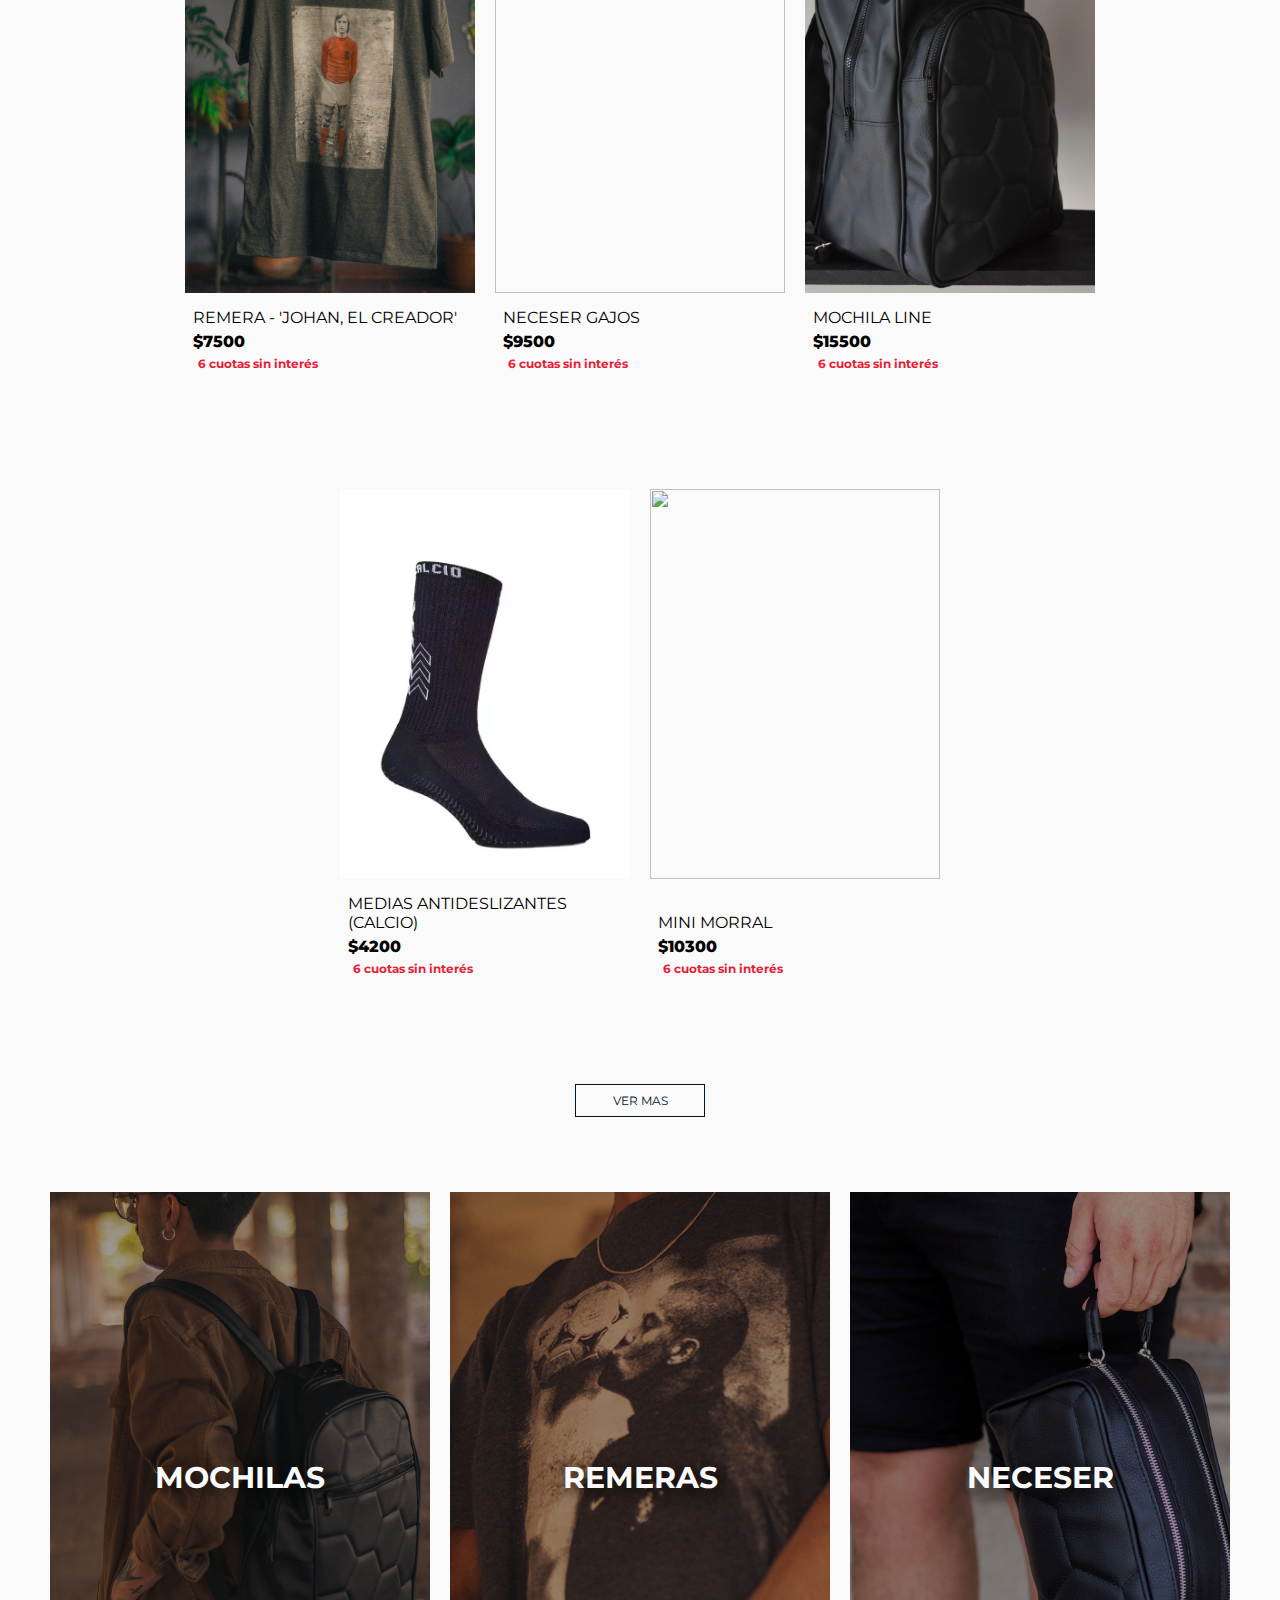
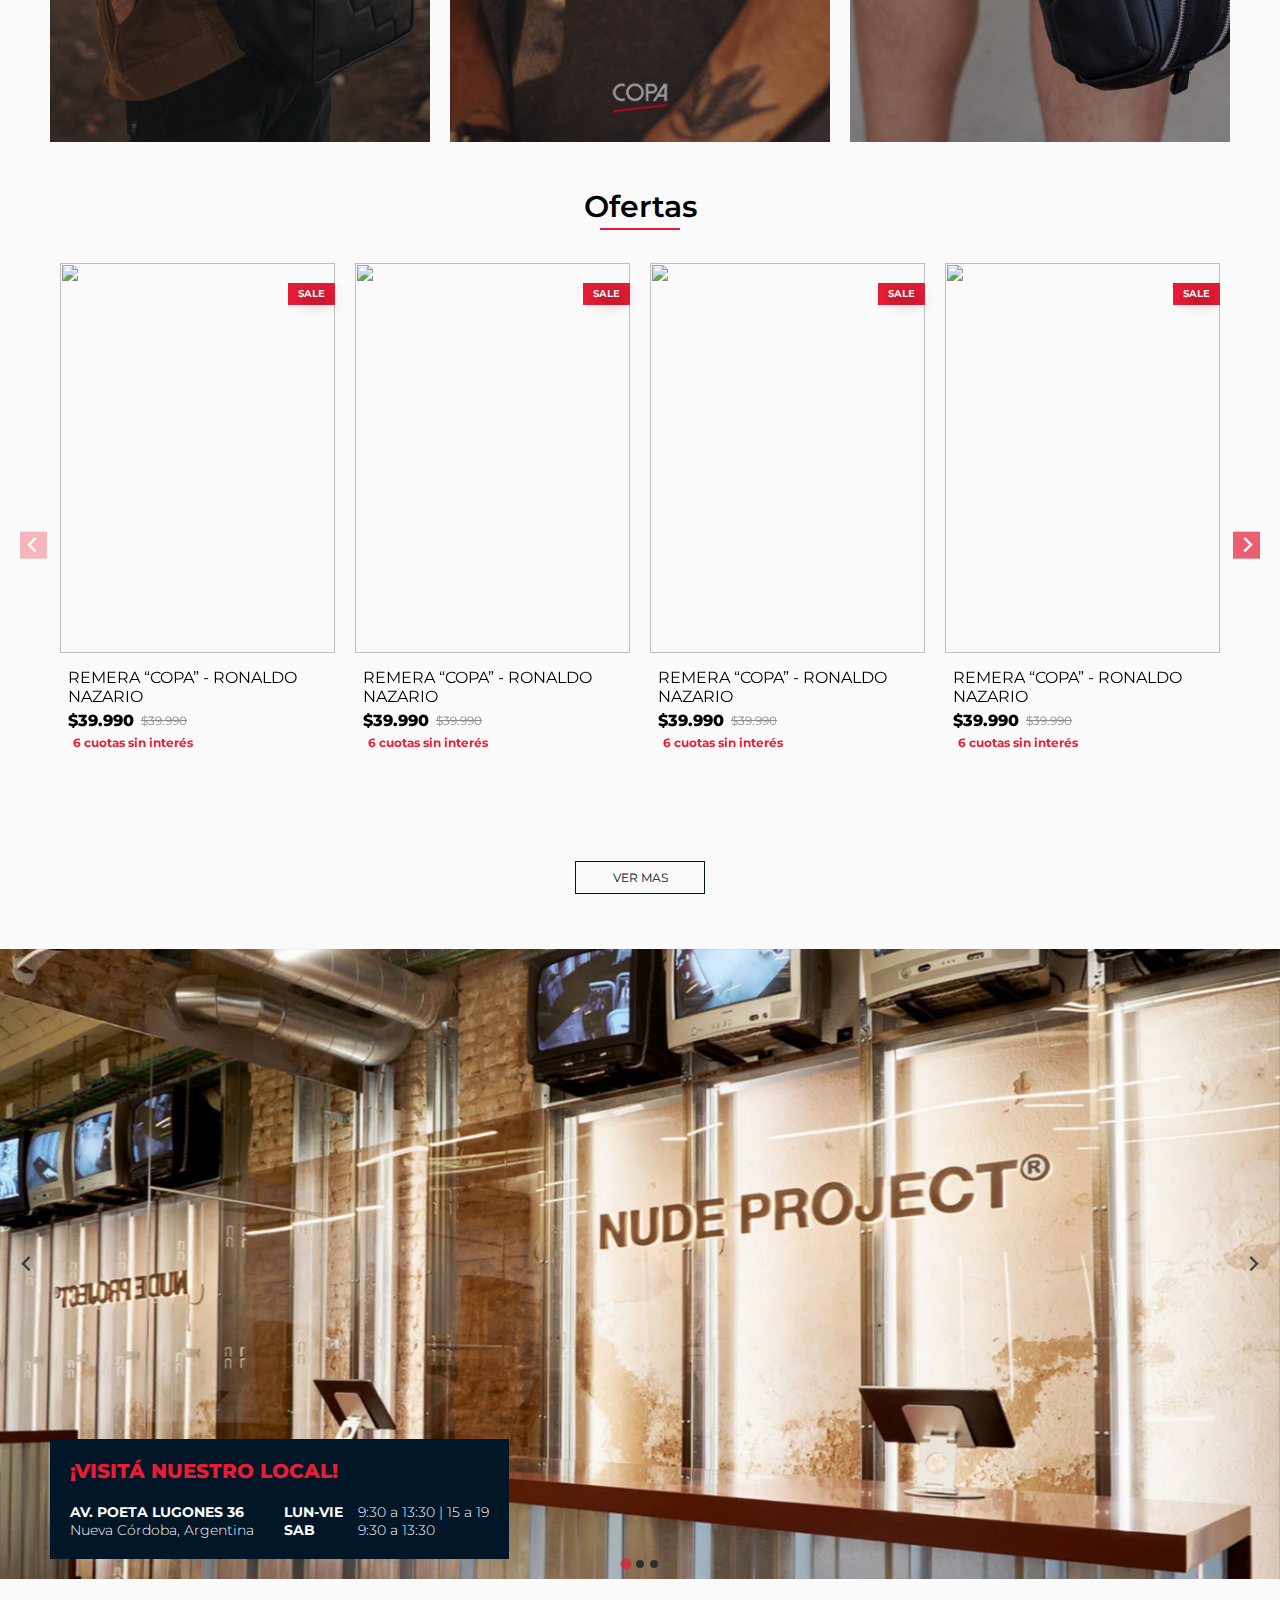
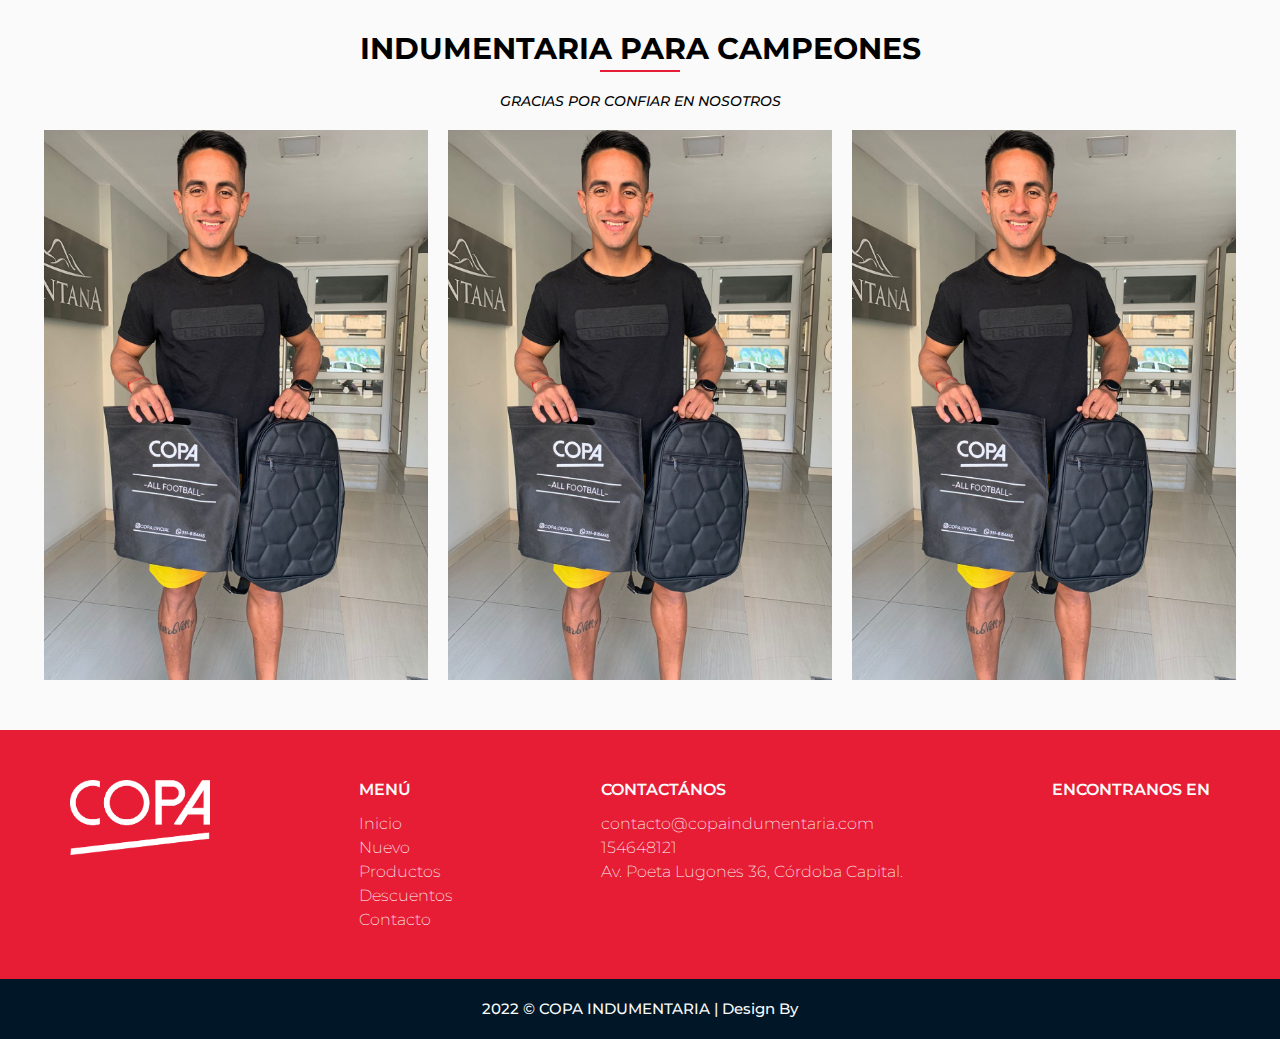
==== commit 17060d39: "changes js" ====
--- a/index.html
+++ b/index.html
@@ -10,8 +10,7 @@
     <link rel="stylesheet" href="./assets/css/mediaqueries.css">
     <link
     rel="stylesheet"
-    href="https://cdnjs.cloudflare.com/ajax/libs/animate.css/4.1.1/animate.min.css"
-  />
+    href="https://cdnjs.cloudflare.com/ajax/libs/animate.css/4.1.1/animate.min.css"/>
     <!-- FONT -->
     <link rel="preconnect" href="https://fonts.googleapis.com">
     <link rel="preconnect" href="https://fonts.gstatic.com" crossorigin>
@@ -23,24 +22,60 @@
     <!-- SLIDE SPLIDE JS -->
     <link href="
 https://cdn.jsdelivr.net/npm/@splidejs/splide@4.1.4/dist/css/splide.min.css" rel="stylesheet">
-    <title>Copa Indumentaria</title>
+    <title>Copa Oficial</title>
 </head>
 <body>
     <!-- HEADER -->
     <header id="header">
-        <div class="header-top">
-            <span class="header-top-text">3 pagos con Tarjetas de Bancos Nacionales / 2 ,3 Y 4 cuotas con DEBITO /   Envios Sin Cargo para Compras +$25000</span>
-        </div>
         <nav class="navbar">
+            <!-- MENU RESPONSIVE -->
             <label for="menu-toggle" class="menu-label">
                 <i class="fa-sharp fa-solid fa-bars menu-icon"></i>
             </label>
             <input type="checkbox" id="menu-toggle" /> 
+            <!-- LOGO -->
             <img src="./assets/imgs/logos/logo-copa-white.png" class="navbar-img" alt="">
             <ul class="navbar-list">
                 <li class="navbar-list-item"><a href="" class="navbar-list-link active">inicio</a></li>
-                <li class="navbar-list-item"><a href="" class="navbar-list-link">nuevo</a></li>
-                <li class="navbar-list-item"><a href="" class="navbar-list-link">productos</a></li>
+                <li class="navbar-list-item"><a href="#offers" class="navbar-list-link">nuevo</a></li>
+                <li class="navbar-list-item item-products">
+
+                    <a href="" class="navbar-list-link ">productos<i class="fa-solid fa-angle-down"></i></a> 
+                    <div class="dropdown-menu" id="dropdown-menu">
+                        <ul>
+                            <li><a href="">remeras</a></li>
+                            <li><a href="">necesers</a></li>
+                            <li><a href="">mochilas</a></li>
+                            <li>
+                                
+                                <a href="">medias <i class="fas fa-solid fa-angle-right"></i></a>
+                                <div class="dropdown-menu-1 dropdown-menus">
+                                    <ul>
+                                        <li><a href="">vendaje cohesivo</a></li>
+                                        <li><a href="">pantorrilleras</a></li>
+                                        <li><a href="">antideslizantes</a></li>
+                                    </ul>
+                                </div>
+                            </li>
+                            <li><a href="">mate<i class="fas fa-solid fa-angle-right"></i></a>
+                                <div class="dropdown-menu-2 dropdown-menus ">
+                                    <ul>
+                                        <li><a href="">mochilas</a></li>
+                                        <li><a href="">materas</a></li>
+                                        <li><a href="">yerberas</a></li>
+                                        <li><a href="">mates</a></li>
+                                        <li><a href="">termos</a></li>
+                                    </ul>
+                                </div>
+                            </li>
+                            <li><a href="">billeteras</a></li>
+                            <li><a href="">gorras</a></li>
+                            <li><a href="">calzado</a></li>
+                            <li><a href="">bolsos</a></li>
+                            <li><a href="">morrales</a></li>
+                        </ul>
+                    </div>
+                </li>
                 <li class="navbar-list-item"><a href="" class="navbar-list-link">descuentos</a></li>
                 <li class="navbar-list-item"><a href="" class="navbar-list-link">contacto</a></li>
             </ul>
@@ -78,22 +113,22 @@
         <div class="benefit">
             <i class="fa-solid fa-truck-fast benefit-icon"></i>
             <div class="benefit-text">
-                <span class="benefit-title">envío rapido</span>
-                <span class="benefit-description">En compras superiores a $40.000</span>
+                <span class="benefit-title">envíamos tu compra</span>
+                <span class="benefit-description">Entregas a todo el pais</span>
             </div>
         </div>
         <div class="benefit">
             <i class="fa-regular fa-credit-card benefit-icon"></i>
             <div class="benefit-text">
-                <span class="benefit-title">3 y 6 cuotas sin interés</span>
-                <span class="benefit-description">Con tarjetas de crédito bancarias.</span>
+                <span class="benefit-title">pagá como quieras</span>
+                <span class="benefit-description">Tarjetas de crédito o efectivo.</span>
             </div>
         </div>
         <div class="benefit">
             <i class="fa-solid fa-lock benefit-icon"></i>
             <div class="benefit-text">
                 <span class="benefit-title">comprá de manera segura</span>
-                <span class="benefit-description">En compras superiores a $40.000</span>
+                <span class="benefit-description">Tus datos siempre protegidos</span>
             </div>
         </div>
     </section>
@@ -106,7 +141,7 @@
         </div>
         <div class="products-container">
             
-            <div class="product">
+            <!-- <div class="product">
                 <div class="product-img">
                     <img class="img" src="./assets/imgs/products/1.jpg" alt="">
                     <img class="img product-img-hover" src="./assets/imgs/products/4.jpg" alt="">
@@ -261,7 +296,7 @@
                         <a href="#" class="button-view button"><i class="fa-regular fa-eye eye-icon "></i>ver</a> 
                     </div>   
                 </div>
-            </div>
+            </div> -->
         </div>
         <button class="button button-view-products">ver mas</button>
     </section>
--- a/assets/css/style.css
+++ b/assets/css/style.css
@@ -3,6 +3,7 @@
     --red: #E71D36;
     --blue: #011627;
     --white: #FAFAFA;
+    --gray: #dddddd;
     --montserrat: 'Montserrat', sans-serif;
 }
 
@@ -17,8 +18,6 @@
 
 body {
     background-color: var(--white);
-    display: flex;
-    flex-direction: column;
 }
 
 /* HEADINGS */
@@ -29,30 +28,16 @@
 }
 
 /* HEADER */
-
-#header {
-    display: flex;
-    flex-direction: column;
-    justify-content: center;
-    width: 100%;
-
-}
-
-.header-top,
+#header,
 .navbar,
 .navbar-list {
     display: flex;
 }
 
-.header-top {
-    background-color: var(--blue);
-    width: 100%;
-    height: 40px;
-    color: var(--white);
-    justify-content: center;
-    align-items: center;
-    font-size: 14px;
-    font-weight: 200;
+#header {
+    flex-direction: column;
+    justify-content: center;
+    width: 100%;
 }
 
 .navbar {
@@ -63,7 +48,6 @@
     height: 80px;
     width: 100%;
     padding: 0 50px;
-    position: fixed;
     top: 0;
     z-index: 99;
 }
@@ -73,8 +57,18 @@
 }
 
 .navbar-list {
+    text-align: center;
     justify-content: center;
     gap: 18px;
+    height: 100%;
+}
+
+.navbar-list-item {
+    display: flex;
+    flex-direction: column;
+    justify-content: center;
+    padding: 10px 30px;
+    position: relative;
 }
 
 .navbar-list-link {
@@ -82,6 +76,13 @@
     text-transform: uppercase;
     font-weight: 500;
     font-size: 16px;
+    display: flex;
+    align-items: center;
+    gap: 8px;
+}
+
+.navbar-list-link i{
+    text-align: center;
 }
 
 .navbar-list-link.active {
@@ -111,6 +112,65 @@
     font-weight: 300;
 }
 
+/* Menu Desplegable */
+
+.dropdown-menu {
+    display: none;
+}
+
+.navbar-list-item:hover .dropdown-menu {
+    position: absolute;
+    display: flex;
+    flex-direction: column;
+    left: -15px;
+    top: 100%;
+    background-color: var(--red);
+}
+
+.dropdown-menu ul{
+    display: block;
+    margin: 10px;
+}
+
+.dropdown-menu ul li{
+    width: 150px;
+    padding: 10px;
+    position: relative;
+    text-align: start;
+}
+
+.dropdown-menu ul li a{
+    color: var(--white);
+    text-transform: uppercase;
+}
+
+.dropdown-menu ul li a:hover{
+    transition: all .5s ease;
+    font-weight: 700;
+}
+
+.fas {
+    float: right;
+    margin-left: 10px;
+    padding-top: 3px;
+}
+
+.dropdown-menu-1,
+.dropdown-menu-2{
+    display: none;
+}
+
+.dropdown-menu ul li:hover .dropdown-menu-1,
+.dropdown-menu ul li:hover .dropdown-menu-2 {
+    display: block;
+    position: absolute;
+    top: 0;
+    left: 150px;
+    background-color: var(--red);
+    text-align: start;
+    width: 200px;
+}
+
 
 /* Checkbox */
 #cart-toggle,
@@ -123,15 +183,7 @@
 
 #hero {
     width: 100%;
-    height: calc(100vh - 120px);
-}
-
-#hero .splide__slide,
-#hero .splide__list,
-#hero .splide__track,
-#hero .splide
-{
-    height: 100%;
+    display: flex;
 }
 
 #hero .splide__pagination__page {
@@ -269,6 +321,7 @@
 .product-name {
     font-weight: 400;
     font-size: 16px;
+    text-transform: uppercase;
 }
 
 .product-price {
--- a/assets/css/animations.css
+++ b/assets/css/animations.css
@@ -81,7 +81,7 @@
     width: 100%;
     background: var(--white);
     position: absolute;
-    bottom: 0;
+    bottom: 25px;
     left: 0;
     transform: scaleX(0);
     transform-origin: bottom right;
@@ -94,7 +94,7 @@
     width: 100%;
     background: var(--white);
     position: absolute;
-    bottom: 0;
+    bottom: 25px;
     left: 0;
     transform: scaleX(1);
     transform-origin: bottom right;
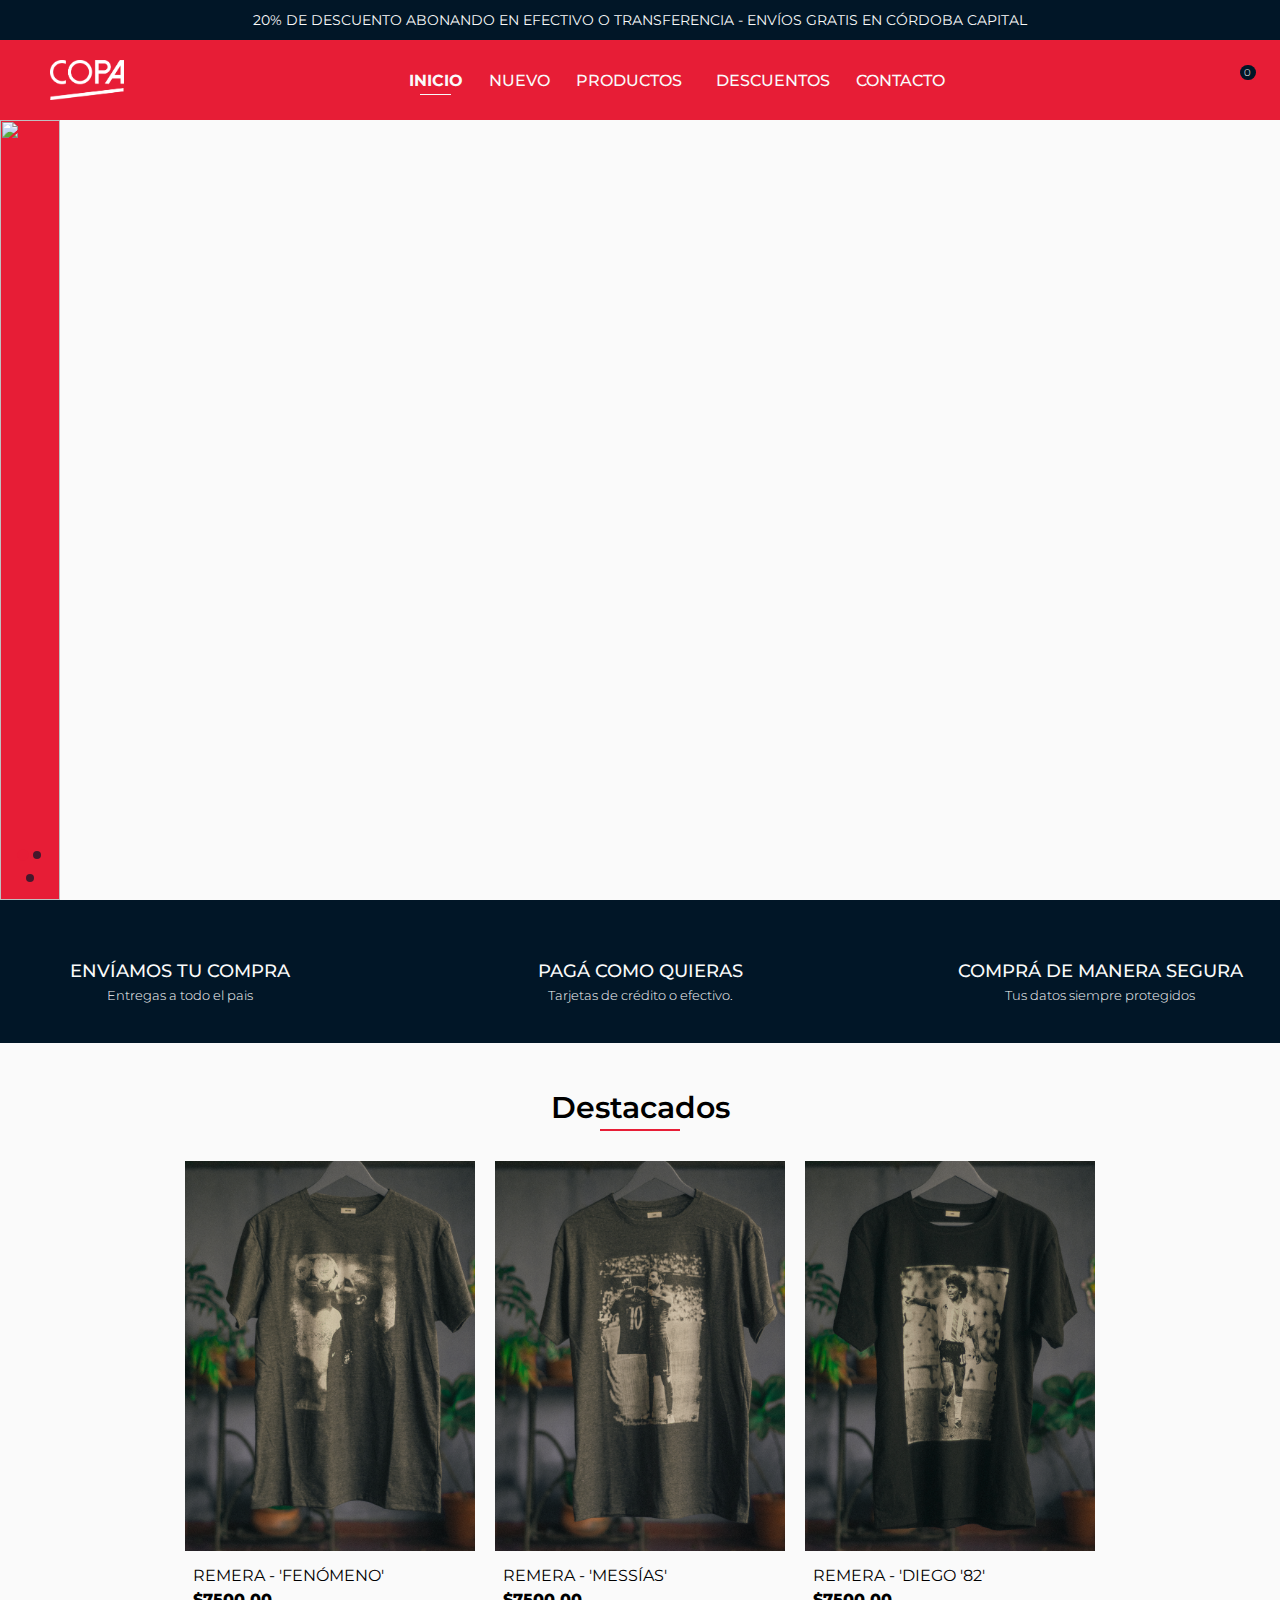
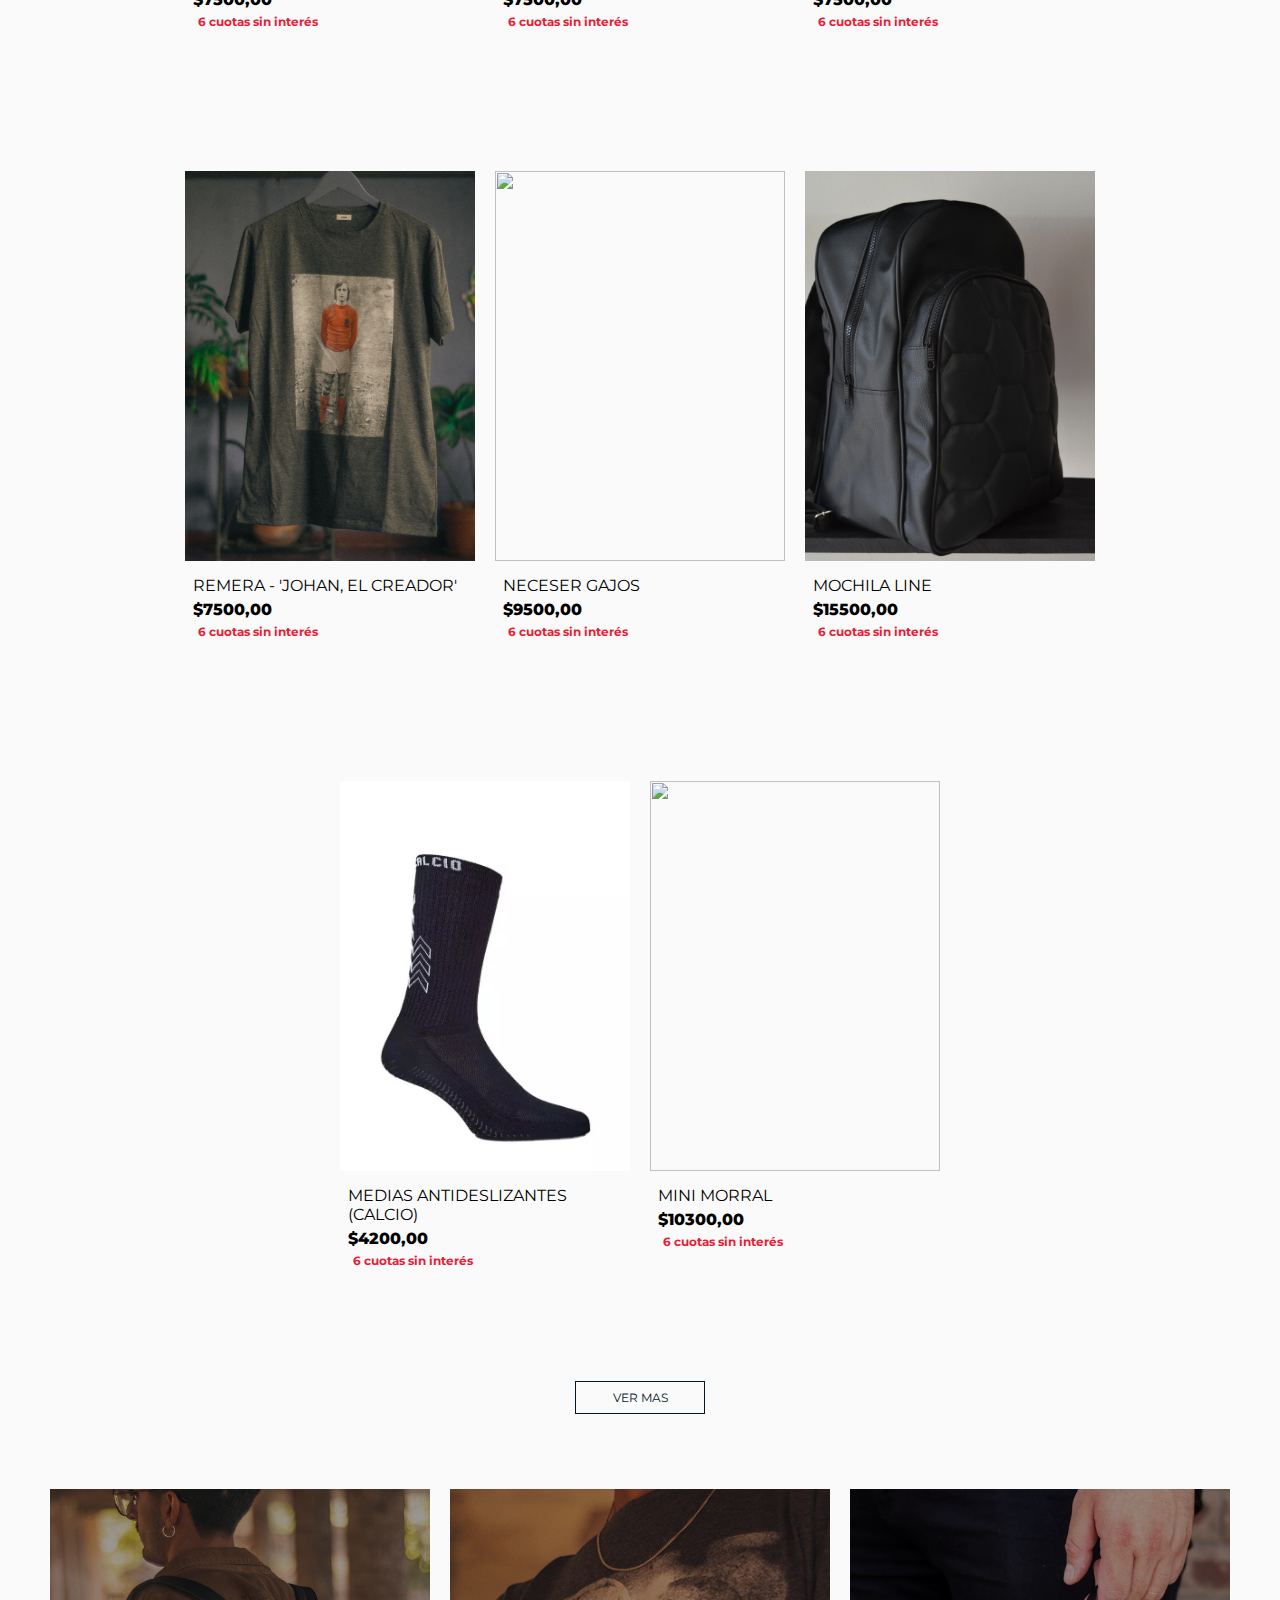
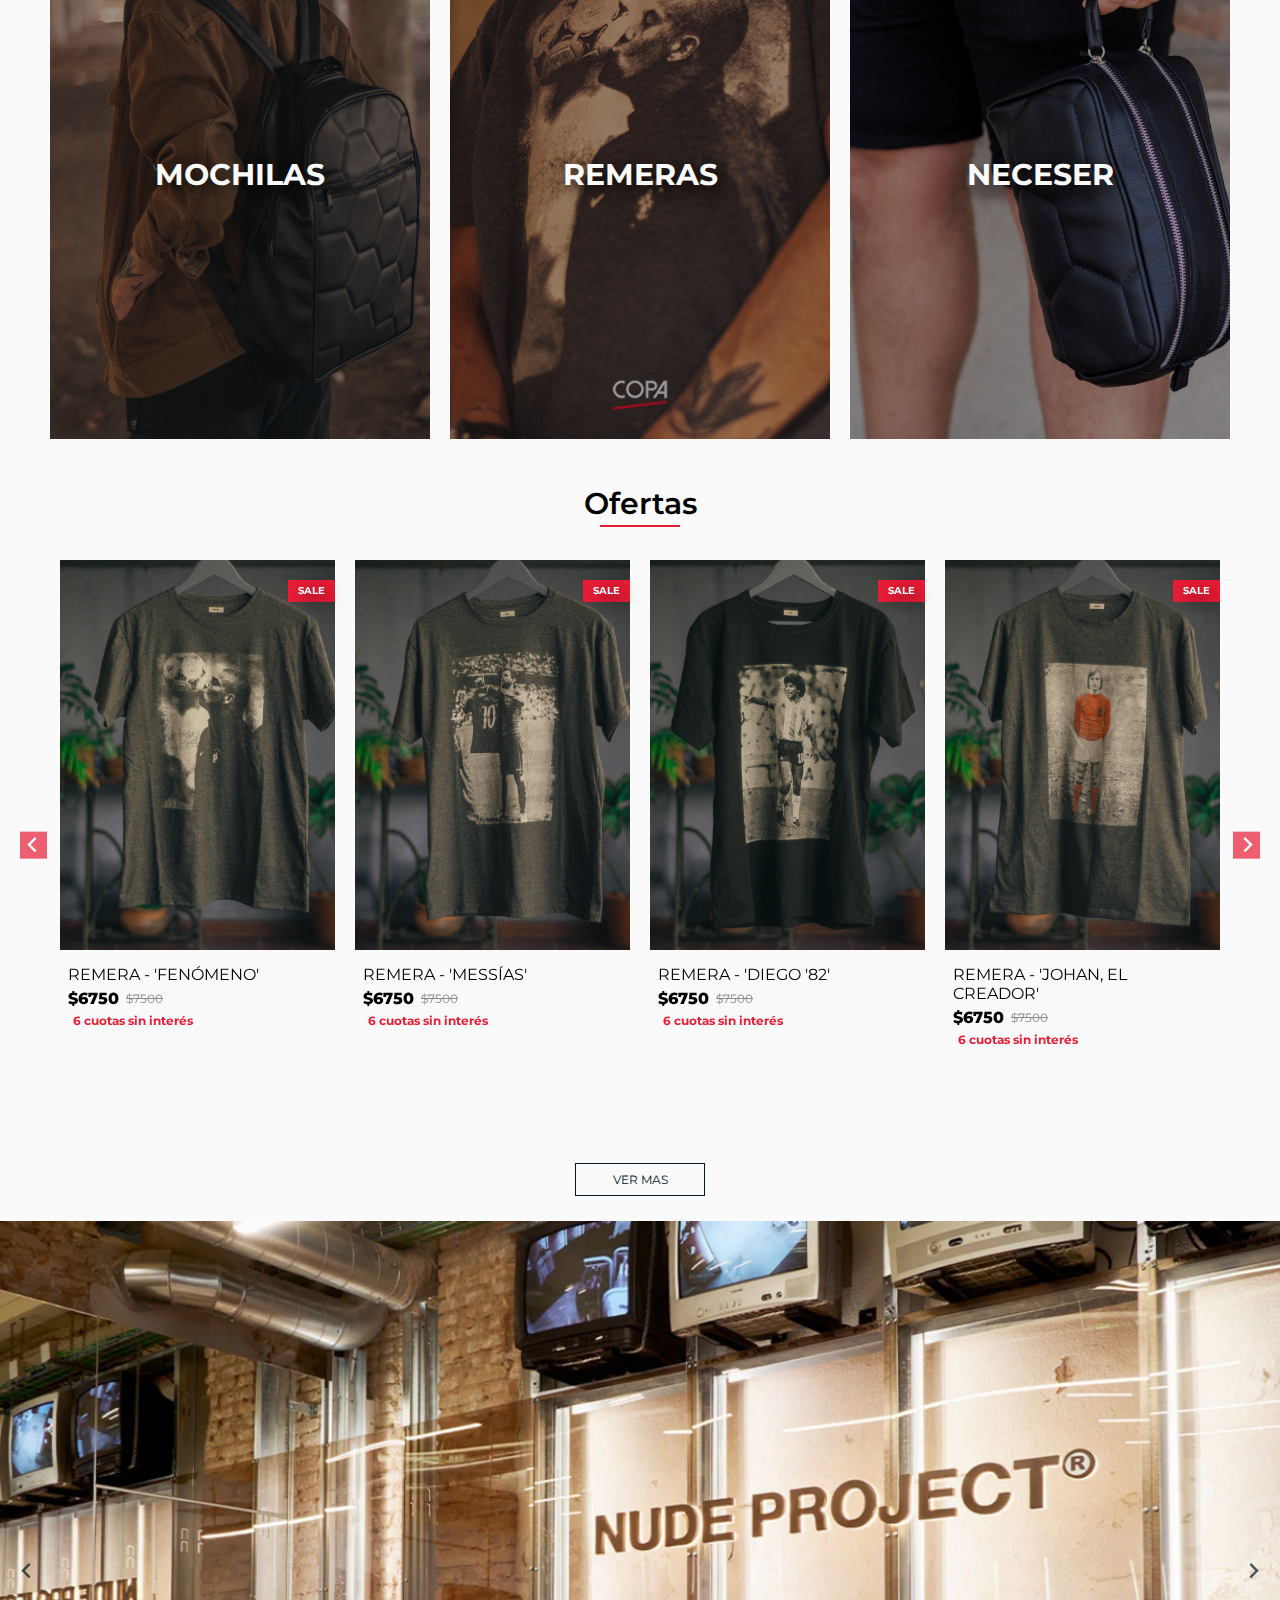
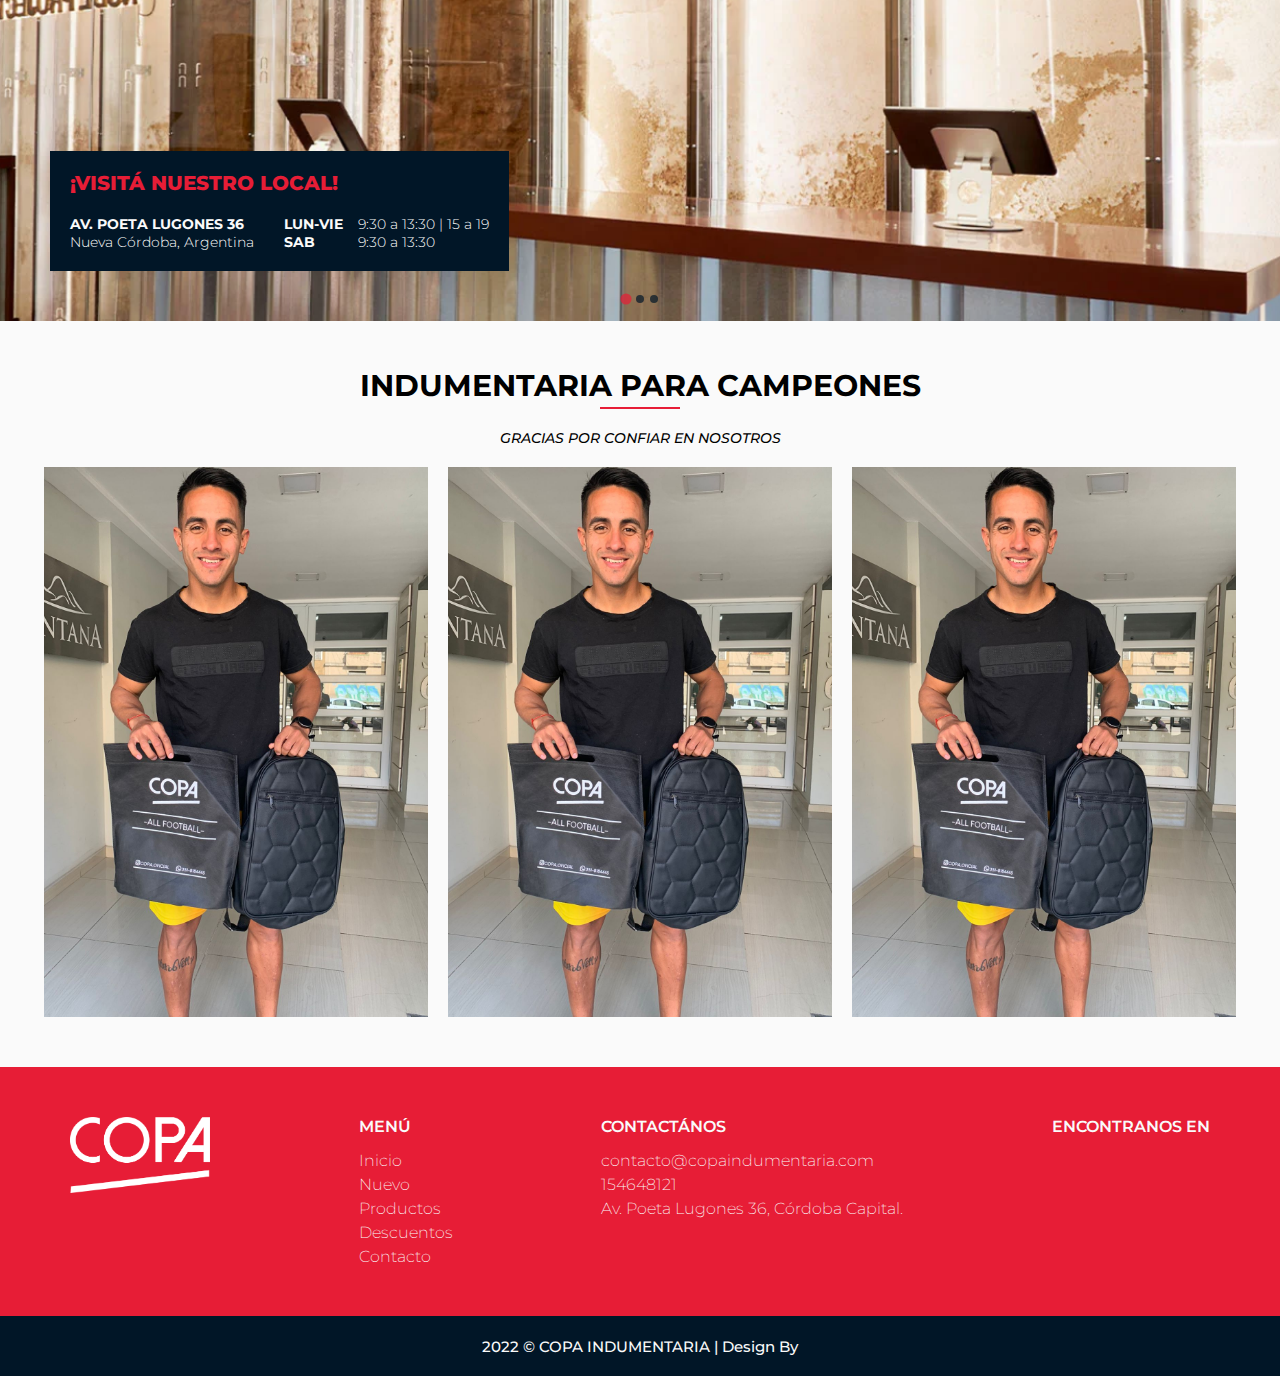
==== commit 51404bb6: "changes navbar" ====
--- a/index.html
+++ b/index.html
@@ -20,12 +20,15 @@
     <!-- FAVICON -->
     <link rel="shortcut icon" href="./assets/imgs/logos/icono-copa-indumentaria.png" type="image/x-icon">
     <!-- SLIDE SPLIDE JS -->
-    <link href="
-https://cdn.jsdelivr.net/npm/@splidejs/splide@4.1.4/dist/css/splide.min.css" rel="stylesheet">
+    <link href="https://cdn.jsdelivr.net/npm/@splidejs/splide@4.1.4/dist/css/splide.min.css" rel="stylesheet">
     <title>Copa Oficial</title>
 </head>
 <body>
     <!-- HEADER -->
+    <div class="navbar-top">
+        <span class="navbar-top-text">20% DE DESCUENTO ABONANDO EN EFECTIVO O TRANSFERENCIA - ENVÍOS GRATIS EN CÓRDOBA CAPITAL
+        </span>
+    </div>
     <header id="header">
         <nav class="navbar">
             <!-- MENU RESPONSIVE -->
@@ -34,12 +37,96 @@
             </label>
             <input type="checkbox" id="menu-toggle" /> 
             <!-- LOGO -->
-            <img src="./assets/imgs/logos/logo-copa-white.png" class="navbar-img" alt="">
+            <img src="./assets/imgs/logos/logo-copa-white.png" class="navbar-img" alt="Logo Copa Oficial" />
+            
+            <!-- MENU HAMBURGUESA -->
+            <nav class="nav">
+                <ul class="list">
+                    <li class="list__item">
+                        <div class="list__button">
+                            <a href="#" class="nav__link">inicio</a>
+                        </div>
+                    </li>
+                    <li class="list__item list__item--click">
+                        <div class="list__button list__button--click">
+                            <a href="#" class="nav__link">nuevo</a>
+                        </div>
+                    </li>
+                    <li class="list__item list__item--click">
+                        <div class="list__button list__button--click">
+                            <span class="nav__link">productos</span>
+                            <i class="list_arrow fa-solid fa-angle-down"></i></a> 
+                        </div>
+                        <ul class="list__show">
+                            <li class="list__inside">
+                                <a href="#" class="nav__link nav__link--inside">remeras</a>
+                            </li>
+                            <li class="list__inside">
+                                <a href="#" class="nav__link nav__link--inside">necesers</a>
+                            </li>
+                            <li class="list__inside">
+                                <a href="#" class="nav__link nav__link--inside">mochilas</a>
+                            </li>
+                            <li class="list__inside">
+                                <a href="#" class="nav__link nav__link--inside">medias</a>
+                            </li>
+                            <li class="list__inside">
+                                <a href="#" class="nav__link nav__link--inside">mate</a>
+                            </li>
+                            <li class="list__inside">
+                                <a href="#" class="nav__link nav__link--inside">billeteras</a>
+                            </li>
+                            <li class="list__inside">
+                                <a href="#" class="nav__link nav__link--inside">gorras</a>
+                            </li>
+                            <li class="list__inside">
+                                <a href="#" class="nav__link nav__link--inside">calzado</a>
+                            </li>
+                            <li class="list__inside">
+                                <a href="#" class="nav__link nav__link--inside">bolsos</a>
+                            </li>
+                            <li class="list__inside">
+                                <a href="#" class="nav__link nav__link--inside">morrales</a>
+                            </li>
+                            <li class="list__inside">
+                                <a href="#" class="nav__link nav__link--inside">calzado</a>
+                            </li>
+                            <li class="list__inside">
+                                <a href="#" class="nav__link nav__link--inside">bolsos</a>
+                            </li>
+                            <li class="list__inside">
+                                <a href="#" class="nav__link nav__link--inside">morrales</a>
+                            </li>
+                            <li class="list__inside">
+                                <a href="#" class="nav__link nav__link--inside">calzado</a>
+                            </li>
+                            <li class="list__inside">
+                                <a href="#" class="nav__link nav__link--inside">bolsos</a>
+                            </li>
+                            <li class="list__inside">
+                                <a href="#" class="nav__link nav__link--inside">morrales</a>
+                            </li>
+                        </ul>
+                    </li>
+                    <li class="list__item">
+                        <div class="list__button">
+                            <a href="#" class="nav__link">descuentos</a>
+                        </div>
+                    </li>
+                    <li class="list__item">
+                        <div class="list__button">
+                            <a href="#" class="nav__link">Contacto</a>
+                        </div>
+                    </li>
+                </ul>
+            </nav>
+            
+            <!-- MENU DESKTOP -->
+
             <ul class="navbar-list">
                 <li class="navbar-list-item"><a href="" class="navbar-list-link active">inicio</a></li>
                 <li class="navbar-list-item"><a href="#offers" class="navbar-list-link">nuevo</a></li>
                 <li class="navbar-list-item item-products">
-
                     <a href="" class="navbar-list-link ">productos<i class="fa-solid fa-angle-down"></i></a> 
                     <div class="dropdown-menu" id="dropdown-menu">
                         <ul>
@@ -88,450 +175,468 @@
             <input type="checkbox" id="cart-toggle" />
         </nav>
     </header>
-
-    <!-- HERO -->
-    <section id="hero">
-        <div class="splide splide-hero">
-            <div class="splide__track">
-                <ul class="splide__list">
-                    <li class="splide__slide">
-                        <img class="hero-img" src="./assets/imgs/model/iPhone_14_Pro_Max_74_4aebcf0a-5f7f-450a-b2b1-15d3a6fef87c_1440x.jpg" alt="">
-                    </li>
-                    <li class="splide__slide">
-                        <img class="hero-img" src="./assets/imgs/model/iPhone_14_Pro_Max_62_b470ee22-d563-42ba-87ab-3c996e29a679_1440x.jpg" alt="">
-                    </li>
-                    <li class="splide__slide">
-                        <img class="hero-img" src="./assets/imgs/iPhone_14_Pro_Max_96_aa2e755e-4c56-48e0-b59a-f7bbf013d12c_1920x.jpg" alt="">
-                    </li>
-                </ul>
-            </div>
-        </div>                        
-    </section>
-
-    <!-- BENEFICIOS -->
-    <section id="benefits">
-        <div class="benefit">
-            <i class="fa-solid fa-truck-fast benefit-icon"></i>
-            <div class="benefit-text">
-                <span class="benefit-title">envíamos tu compra</span>
-                <span class="benefit-description">Entregas a todo el pais</span>
-            </div>
-        </div>
-        <div class="benefit">
-            <i class="fa-regular fa-credit-card benefit-icon"></i>
-            <div class="benefit-text">
-                <span class="benefit-title">pagá como quieras</span>
-                <span class="benefit-description">Tarjetas de crédito o efectivo.</span>
-            </div>
-        </div>
-        <div class="benefit">
-            <i class="fa-solid fa-lock benefit-icon"></i>
-            <div class="benefit-text">
-                <span class="benefit-title">comprá de manera segura</span>
-                <span class="benefit-description">Tus datos siempre protegidos</span>
-            </div>
-        </div>
-    </section>
-
-    <!-- PRODUCTOS -->
-    <section id="products">
-        <div class="section-title">
-            <h2 class="title-text">destacados</h2>
-            <span class="title-line"></span>
-        </div>
-        <div class="products-container">
-            
-            <!-- <div class="product">
-                <div class="product-img">
-                    <img class="img" src="./assets/imgs/products/1.jpg" alt="">
-                    <img class="img product-img-hover" src="./assets/imgs/products/4.jpg" alt="">
-                </div>
-                <div class="product-info">
-                    <div class="product-info-text">
-                        <span class="product-name">Remera “Copa” - Ronaldo Nazario</span>
-                        <span class="product-price">$39.990</span>
-                        <div class="product-pay">
-                        <i class="fa-regular fa-credit-card product-pay-icon"></i>
-                        <span class="product-pay-text">6 cuotas sin interés</span>
-                    </div>
-                    </div>
-                    <div class="product-buttons">
-                        <a href="#" class="button-buy button">comprar</a>
-                        <a href="#" class="button-view button"><i class="fa-regular fa-eye eye-icon "></i>ver</a> 
-                    </div>   
-                </div>
-            </div>
-
-            <div class="product">
-                <div class="product-img">
-                    <img class="img" src="./assets/imgs/products/2.jpg" alt="">
-                </div>
-                <div class="product-info">
-                    <div class="product-info-text">
-                        <span class="product-name">Remera “Copa” - Ronaldo Nazario</span>
-                        <span class="product-price">$39.990</span>
-                        <div class="product-pay">
-                        <i class="fa-regular fa-credit-card product-pay-icon"></i>
-                        <span class="product-pay-text">6 cuotas sin interés</span>
-                    </div>
-                    </div>
-                    <div class="product-buttons">
-                        <a href="#" class="button-buy button">comprar</a>
-                        <a href="#" class="button-view button"><i class="fa-regular fa-eye eye-icon "></i>ver</a> 
-                    </div>   
-                </div>
-            </div>
-
-            <div class="product">
-                <div class="product-img">
-                    <img class="img" src="./assets/imgs/products/3.jpg" alt="">
-                </div>
-                <div class="product-info">
-                    <div class="product-info-text">
-                        <span class="product-name">Remera “Copa” - Ronaldo Nazario</span>
-                        <span class="product-price">$39.990</span>
-                        <div class="product-pay">
-                        <i class="fa-regular fa-credit-card product-pay-icon"></i>
-                        <span class="product-pay-text">6 cuotas sin interés</span>
-                    </div>
-                    </div>
-                    <div class="product-buttons">
-                        <a href="#" class="button-buy button">comprar</a>
-                        <a href="#" class="button-view button"><i class="fa-regular fa-eye eye-icon "></i>ver</a> 
-                    </div>   
-                </div>
-            </div>
-
-            <div class="product">
-                <div class="product-img">
-                    <img class="img" src="./assets/imgs/products/4.jpg" alt="">
-                </div>
-                <div class="product-info">
-                    <div class="product-info-text">
-                        <span class="product-name">Remera “Copa” - Ronaldo Nazario</span>
-                        <span class="product-price">$39.990</span>
-                        <div class="product-pay">
-                        <i class="fa-regular fa-credit-card product-pay-icon"></i>
-                        <span class="product-pay-text">6 cuotas sin interés</span>
-                    </div>
-                    </div>
-                    <div class="product-buttons">
-                        <a href="#" class="button-buy button">comprar</a>
-                        <a href="#" class="button-view button"><i class="fa-regular fa-eye eye-icon "></i>ver</a> 
-                    </div>   
-                </div>
-            </div>
-            <div class="product">
-                <div class="product-img">
-                    <img class="img" src="./assets/imgs/products/5.jpg" alt="">
-                </div>
-                <div class="product-info">
-                    <div class="product-info-text">
-                        <span class="product-name">Remera “Copa” - Ronaldo Nazario</span>
-                        <span class="product-price">$39.990</span>
-                        <div class="product-pay">
-                        <i class="fa-regular fa-credit-card product-pay-icon"></i>
-                        <span class="product-pay-text">6 cuotas sin interés</span>
-                    </div>
-                    </div>
-                    <div class="product-buttons">
-                        <a href="#" class="button-buy button">comprar</a>
-                        <a href="#" class="button-view button"><i class="fa-regular fa-eye eye-icon "></i>ver</a> 
-                    </div>   
-                </div>
-            </div>
-            <div class="product">
-                <div class="product-img">
-                    <img class="img" src="./assets/imgs/products/6.jpg" alt="">
-                </div>
-                <div class="product-info">
-                    <div class="product-info-text">
-                        <span class="product-name">Remera “Copa” - Ronaldo Nazario</span>
-                        <span class="product-price">$39.990</span>
-                        <div class="product-pay">
-                        <i class="fa-regular fa-credit-card product-pay-icon"></i>
-                        <span class="product-pay-text">6 cuotas sin interés</span>
-                    </div>
-                    </div>
-                    <div class="product-buttons">
-                        <a href="#" class="button-buy button">comprar</a>
-                        <a href="#" class="button-view button"><i class="fa-regular fa-eye eye-icon "></i>ver</a> 
-                    </div>   
-                </div>
-            </div>
-            <div class="product">
-                <div class="product-img">
-                    <img class="img" src="./assets/imgs/products/7.jpg" alt="">
-                </div>
-                <div class="product-info">
-                    <div class="product-info-text">
-                        <span class="product-name">Remera “Copa” - Ronaldo Nazario</span>
-                        <span class="product-price">$39.990</span>
-                        <div class="product-pay">
-                        <i class="fa-regular fa-credit-card product-pay-icon"></i>
-                        <span class="product-pay-text">6 cuotas sin interés</span>
-                    </div>
-                    </div>
-                    <div class="product-buttons">
-                        <a href="#" class="button-buy button">comprar</a>
-                        <a href="#" class="button-view button"><i class="fa-regular fa-eye eye-icon "></i>ver</a> 
-                    </div>   
-                </div>
-            </div>
-            <div class="product">
-                <div class="product-img">
-                    <img class="img" src="./assets/imgs/products/8.jpg" alt="">
-                </div>
-                <div class="product-info">
-                    <div class="product-info-text">
-                        <span class="product-name">Remera “Copa” - Ronaldo Nazario</span>
-                        <span class="product-price">$39.990</span>
-                        <div class="product-pay">
-                        <i class="fa-regular fa-credit-card product-pay-icon"></i>
-                        <span class="product-pay-text">6 cuotas sin interés</span>
-                    </div>
-                    </div>
-                    <div class="product-buttons">
-                        <a href="#" class="button-buy button">comprar</a>
-                        <a href="#" class="button-view button"><i class="fa-regular fa-eye eye-icon "></i>ver</a> 
-                    </div>   
-                </div>
-            </div> -->
-        </div>
-        <button class="button button-view-products">ver mas</button>
-    </section>
-    
-    <!-- CATEGORIAS -->
-    <section id="categories">
-        <div class="category">
-            <img src="./assets/imgs/model/IMG_0006.PNG" alt=""  class="category-img"/>
-            <span class="category-title">mochilas</span>
-        </div>
-        <div class="category">
-            <img src="./assets/imgs/model/IMG_0601.PNG" alt="" class="category-img" />
-            <span class="category-title">remeras</span>
-        </div>
-        <div class="category">
-            <img src="./assets/imgs/model/IMG_1745.JPG" alt="" class="category-img" />
-            <span class="category-title">neceser</span>
-        </div>
-    </section>
-
-    <!-- OFERTAS -->
-    <section id="offers">
-        <div class="section-title">
-            <h2 class="title-text">ofertas</h2>
-            <span class="title-line"></span>
-        </div>
-        <div class="products-container">
-            <div class="splide splide-offers">
+    <main>
+        <!-- HERO -->
+        <section id="hero">
+            <div class="splide splide-hero">
                 <div class="splide__track">
                     <ul class="splide__list">
                         <li class="splide__slide">
-                            <div class="product">
-                                <div class="product-img">
-                                    <img class="img" src="./assets/imgs/products/1.jpg" alt="">
-                                    <span class="product-sale">sale</span>
-                                </div>
-                                <div class="product-info">
-                                    <div class="product-info-text">
-                                        <span class="product-name">Remera “Copa” - Ronaldo Nazario</span>
-                                        <div class="product-offer">
-                                            <span class="product-price">$39.990</span>
-                                            <span class="offer">$39.990</span>
-                                        </div>
-                                        <div class="product-pay">
-                                            <i class="fa-regular fa-credit-card product-pay-icon"></i>
-                                            <span class="product-pay-text">6 cuotas sin interés</span>
-                                        </div>
-                                    </div>
-                                    <div class="product-buttons">
-                                        <a href="#" class="button-buy button">comprar</a>
-                                        <a href="#" class="button-view button"><i class="fa-regular fa-eye eye-icon "></i>ver</a> 
-                                    </div>   
-                                </div>
-                            </div>
+                            <img class="hero-img" src="./assets/imgs/model/DSC_0391.png" alt="">
                         </li>
                         <li class="splide__slide">
-                            <div class="product">
-                                <div class="product-img">
-                                    <img class="img" src="./assets/imgs/products/1.jpg" alt="">
-                                    <span class="product-sale">sale</span>
-                                </div>
-                                <div class="product-info">
-                                    <div class="product-info-text">
-                                        <span class="product-name">Remera “Copa” - Ronaldo Nazario</span>
-                                        <div class="product-offer">
-                                            <span class="product-price">$39.990</span>
-                                            <span class="offer">$39.990</span>
-                                        </div>
-                                        <div class="product-pay">
-                                            <i class="fa-regular fa-credit-card product-pay-icon"></i>
-                                            <span class="product-pay-text">6 cuotas sin interés</span>
-                                        </div>
-                                    </div>
-                                    <div class="product-buttons">
-                                        <a href="#" class="button-buy button">comprar</a>
-                                        <a href="#" class="button-view button"><i class="fa-regular fa-eye eye-icon "></i>ver</a> 
-                                    </div>   
-                                </div>
-                            </div>
+                            <img class="hero-img" src="./assets/imgs/model/DSC_0443.png" alt="">
                         </li>
                         <li class="splide__slide">
-                            <div class="product">
-                                <div class="product-img">
-                                    <img class="img" src="./assets/imgs/products/1.jpg" alt="">
-                                    <span class="product-sale">sale</span>
+                            <img class="hero-img" src="./assets/imgs/model/DSC_0514.png" alt="">
+                        </li>
+                    </ul>
+                </div>
+            </div>                        
+        </section>
+        <!-- BENEFICIOS -->
+        <section id="benefits">
+            <div class="benefit">
+                <i class="fa-solid fa-truck-fast benefit-icon"></i>
+                <div class="benefit-text">
+                    <span class="benefit-title">envíamos tu compra</span>
+                    <span class="benefit-description">Entregas a todo el pais</span>
+                </div>
+            </div>
+            <div class="benefit">
+                <i class="fa-regular fa-credit-card benefit-icon"></i>
+                <div class="benefit-text">
+                    <span class="benefit-title">pagá como quieras</span>
+                    <span class="benefit-description">Tarjetas de crédito o efectivo.</span>
+                </div>
+            </div>
+            <div class="benefit">
+                <i class="fa-solid fa-lock benefit-icon"></i>
+                <div class="benefit-text">
+                    <span class="benefit-title">comprá de manera segura</span>
+                    <span class="benefit-description">Tus datos siempre protegidos</span>
+                </div>
+            </div>
+        </section>
+
+        <!-- PRODUCTOS -->
+        <section id="products">
+            <div class="section-title">
+                <h2 class="title-text">destacados</h2>
+                <span class="title-line"></span>
+            </div>
+            <div class="products-container" id="products-container-featured">
+                <!-- 
+                <div class="product">
+                    <div class="product-img">
+                        <img class="img" src="./assets/imgs/products/remeras/remera-ronaldo.jpg" alt="">
+                        <img class="img product-img-hover" src="./assets/imgs/products/remeras/remera-ronaldo-2.jpg" alt="">
+                        <div class="product-buy" id="btn-buy-remera-01">
+                            <div class="buy-head">
+                                <span class="buy-title">Talle</span>
+                                <span class="buy-close">X</span>
+                            </div>
+                            <div class="buy-talles">
+                                <span data-option="XL" class="talle selected">XL</span>
+                                <span data-option="XL" class="talle">L</span>
+                                <span data-option="XL" class="talle">M</span>
+                                <span data-option="XL" class="talle">S</span>
+                            </div>
+                            <div class="button">
+                                agregar al carrito
+                            </div>
+                        </div>
+                    </div>
+                    
+                    <div class="product-info">
+                        <div class="product-info-text">
+                            <span class="product-name">Remera “Copa” - Ronaldo Nazario</span>
+                            <span class="product-price">$39.990</span>
+                            <div class="product-pay">
+                            <i class="fa-regular fa-credit-card product-pay-icon"></i>
+                            <span class="product-pay-text">6 cuotas sin interés</span>
+                        </div>
+                        </div>
+                        <div class="product-buttons">
+                            <span class="button-buy button"><i class="fa-solid fa-bag-shopping icon-buy"></i>comprar</span>
+                            <span class="button-view button"><i class="fa-regular fa-eye eye-icon "></i>ver</span> 
+                        </div>   
+                    </div>
+                </div>
+                
+                <div class="product">
+                    <div class="product-img">
+                        <img class="img" src="./assets/imgs/products/2.jpg" alt="">
+                    </div>
+                    <div class="product-info">
+                        <div class="product-info-text">
+                            <span class="product-name">Remera “Copa” - Ronaldo Nazario</span>
+                            <span class="product-price">$39.990</span>
+                            <div class="product-pay">
+                            <i class="fa-regular fa-credit-card product-pay-icon"></i>
+                            <span class="product-pay-text">6 cuotas sin interés</span>
+                        </div>
+                        </div>
+                        <div class="product-buttons">
+                            <a href="#" class="button-buy button">comprar</a>
+                            <a href="#" class="button-view button"><i class="fa-regular fa-eye eye-icon "></i>ver</a> 
+                        </div>   
+                    </div>
+                </div>
+
+                <div class="product">
+                    <div class="product-img">
+                        <img class="img" src="./assets/imgs/products/3.jpg" alt="">
+                    </div>
+                    <div class="product-info">
+                        <div class="product-info-text">
+                            <span class="product-name">Remera “Copa” - Ronaldo Nazario</span>
+                            <span class="product-price">$39.990</span>
+                            <div class="product-pay">
+                            <i class="fa-regular fa-credit-card product-pay-icon"></i>
+                            <span class="product-pay-text">6 cuotas sin interés</span>
+                        </div>
+                        </div>
+                        <div class="product-buttons">
+                            <a href="#" class="button-buy button">comprar</a>
+                            <a href="#" class="button-view button"><i class="fa-regular fa-eye eye-icon "></i>ver</a> 
+                        </div>   
+                    </div>
+                </div>
+
+                <div class="product">
+                    <div class="product-img">
+                        <img class="img" src="./assets/imgs/products/4.jpg" alt="">
+                    </div>
+                    <div class="product-info">
+                        <div class="product-info-text">
+                            <span class="product-name">Remera “Copa” - Ronaldo Nazario</span>
+                            <span class="product-price">$39.990</span>
+                            <div class="product-pay">
+                            <i class="fa-regular fa-credit-card product-pay-icon"></i>
+                            <span class="product-pay-text">6 cuotas sin interés</span>
+                        </div>
+                        </div>
+                        <div class="product-buttons">
+                            <a href="#" class="button-buy button">comprar</a>
+                            <a href="#" class="button-view button"><i class="fa-regular fa-eye eye-icon "></i>ver</a> 
+                        </div>   
+                    </div>
+                </div>
+                <div class="product">
+                    <div class="product-img">
+                        <img class="img" src="./assets/imgs/products/5.jpg" alt="">
+                    </div>
+                    <div class="product-info">
+                        <div class="product-info-text">
+                            <span class="product-name">Remera “Copa” - Ronaldo Nazario</span>
+                            <span class="product-price">$39.990</span>
+                            <div class="product-pay">
+                            <i class="fa-regular fa-credit-card product-pay-icon"></i>
+                            <span class="product-pay-text">6 cuotas sin interés</span>
+                        </div>
+                        </div>
+                        <div class="product-buttons">
+                            <a href="#" class="button-buy button">comprar</a>
+                            <a href="#" class="button-view button"><i class="fa-regular fa-eye eye-icon "></i>ver</a> 
+                        </div>   
+                    </div>
+                </div>
+                <div class="product">
+                    <div class="product-img">
+                        <img class="img" src="./assets/imgs/products/6.jpg" alt="">
+                    </div>
+                    <div class="product-info">
+                        <div class="product-info-text">
+                            <span class="product-name">Remera “Copa” - Ronaldo Nazario</span>
+                            <span class="product-price">$39.990</span>
+                            <div class="product-pay">
+                            <i class="fa-regular fa-credit-card product-pay-icon"></i>
+                            <span class="product-pay-text">6 cuotas sin interés</span>
+                        </div>
+                        </div>
+                        <div class="product-buttons">
+                            <a href="#" class="button-buy button">comprar</a>
+                            <a href="#" class="button-view button"><i class="fa-regular fa-eye eye-icon "></i>ver</a> 
+                        </div>   
+                    </div>
+                </div>
+                <div class="product">
+                    <div class="product-img">
+                        <img class="img" src="./assets/imgs/products/7.jpg" alt="">
+                    </div>
+                    <div class="product-info">
+                        <div class="product-info-text">
+                            <span class="product-name">Remera “Copa” - Ronaldo Nazario</span>
+                            <span class="product-price">$39.990</span>
+                            <div class="product-pay">
+                            <i class="fa-regular fa-credit-card product-pay-icon"></i>
+                            <span class="product-pay-text">6 cuotas sin interés</span>
+                        </div>
+                        </div>
+                        <div class="product-buttons">
+                            <a href="#" class="button-buy button">comprar</a>
+                            <a href="#" class="button-view button"><i class="fa-regular fa-eye eye-icon "></i>ver</a> 
+                        </div>   
+                    </div>
+                </div>
+                <div class="product">
+                    <div class="product-img">
+                        <img class="img" src="./assets/imgs/products/8.jpg" alt="">
+                    </div>
+                    <div class="product-info">
+                        <div class="product-info-text">
+                            <span class="product-name">Remera “Copa” - Ronaldo Nazario</span>
+                            <span class="product-price">$39.990</span>
+                            <div class="product-pay">
+                            <i class="fa-regular fa-credit-card product-pay-icon"></i>
+                            <span class="product-pay-text">6 cuotas sin interés</span>
+                        </div>
+                        </div>
+                        <div class="product-buttons">
+                            <a href="#" class="button-buy button">comprar</a>
+                            <a href="#" class="button-view button"><i class="fa-regular fa-eye eye-icon "></i>ver</a> 
+                        </div>   
+                    </div>
+                </div> -->
+            </div>
+            <button class="button button-view-products">ver mas</button>
+        </section>
+        
+        <!-- CATEGORIAS -->
+        <section id="categories">
+            <div class="category">
+                <img src="./assets/imgs/model/IMG_0006.PNG" alt=""  class="category-img"/>
+                <span class="category-title">mochilas</span>
+            </div>
+            <div class="category">
+                <img src="./assets/imgs/model/IMG_0601.PNG" alt="" class="category-img" />
+                <span class="category-title">remeras</span>
+            </div>
+            <div class="category">
+                <img src="./assets/imgs/model/IMG_1745.JPG" alt="" class="category-img" />
+                <span class="category-title">neceser</span>
+            </div>
+        </section>
+
+        <!-- OFERTAS -->
+        <section id="offers">
+            <div class="section-title">
+                <h2 class="title-text">ofertas</h2>
+                <span class="title-line"></span>
+            </div>
+            <div class="products-container">
+                <div class="splide splide-offers">
+                    <div class="splide__track">
+                        <ul class="splide__list" id="products-container-offers">
+                            <!-- <li class="splide__slide">
+                                <div class="product">
+                                    <div class="product-img">
+                                        <img class="img" src="./assets/imgs/products/1.jpg" alt="">
+                                        <span class="product-sale">sale</span>
+                                    </div>
+                                    <div class="product-info">
+                                        <div class="product-info-text">
+                                            <span class="product-name">Remera “Copa” - Ronaldo Nazario</span>
+                                            <div class="product-offer">
+                                                <span class="product-price">$39.990</span>
+                                                <span class="offer">$39.990</span>
+                                            </div>
+                                            <div class="product-pay">
+                                                <i class="fa-regular fa-credit-card product-pay-icon"></i>
+                                                <span class="product-pay-text">6 cuotas sin interés</span>
+                                            </div>
+                                        </div>
+                                        <div class="product-buttons">
+                                            <a href="#" class="button-buy button">comprar</a>
+                                            <a href="#" class="button-view button"><i class="fa-regular fa-eye eye-icon "></i>ver</a> 
+                                        </div>   
+                                    </div>
                                 </div>
-                                <div class="product-info">
-                                    <div class="product-info-text">
-                                        <span class="product-name">Remera “Copa” - Ronaldo Nazario</span>
-                                        <div class="product-offer">
-                                            <span class="product-price">$39.990</span>
-                                            <span class="offer">$39.990</span>
+                            </li>
+                            <li class="splide__slide">
+                                <div class="product">
+                                    <div class="product-img">
+                                        <img class="img" src="./assets/imgs/products/1.jpg" alt="">
+                                        <span class="product-sale">sale</span>
+                                    </div>
+                                    <div class="product-info">
+                                        <div class="product-info-text">
+                                            <span class="product-name">Remera “Copa” - Ronaldo Nazario</span>
+                                            <div class="product-offer">
+                                                <span class="product-price">$39.990</span>
+                                                <span class="offer">$39.990</span>
+                                            </div>
+                                            <div class="product-pay">
+                                                <i class="fa-regular fa-credit-card product-pay-icon"></i>
+                                                <span class="product-pay-text">6 cuotas sin interés</span>
+                                            </div>
                                         </div>
-                                        <div class="product-pay">
-                                            <i class="fa-regular fa-credit-card product-pay-icon"></i>
-                                            <span class="product-pay-text">6 cuotas sin interés</span>
+                                        <div class="product-buttons">
+                                            <a href="#" class="button-buy button">comprar</a>
+                                            <a href="#" class="button-view button"><i class="fa-regular fa-eye eye-icon "></i>ver</a> 
+                                        </div>   
+                                    </div>
+                                </div>
+                            </li>
+                            <li class="splide__slide">
+                                <div class="product">
+                                    <div class="product-img">
+                                        <img class="img" src="./assets/imgs/products/1.jpg" alt="">
+                                        <span class="product-sale">sale</span>
+                                    </div>
+                                    <div class="product-info">
+                                        <div class="product-info-text">
+                                            <span class="product-name">Remera “Copa” - Ronaldo Nazario</span>
+                                            <div class="product-offer">
+                                                <span class="product-price">$39.990</span>
+                                                <span class="offer">$39.990</span>
+                                            </div>
+                                            <div class="product-pay">
+                                                <i class="fa-regular fa-credit-card product-pay-icon"></i>
+                                                <span class="product-pay-text">6 cuotas sin interés</span>
+                                            </div>
                                         </div>
-                                    </div>
-                                    <div class="product-buttons">
-                                        <a href="#" class="button-buy button">comprar</a>
-                                        <a href="#" class="button-view button"><i class="fa-regular fa-eye eye-icon "></i>ver</a> 
-                                    </div>   
+                                        <div class="product-buttons">
+                                            <a href="#" class="button-buy button">comprar</a>
+                                            <a href="#" class="button-view button"><i class="fa-regular fa-eye eye-icon "></i>ver</a> 
+                                        </div>   
+                                    </div>
                                 </div>
-                            </div>
+                            </li>
+                            <li class="splide__slide">
+                                <div class="product">
+                                    <div class="product-img">
+                                        <img class="img" src="./assets/imgs/products/1.jpg" alt="">
+                                        <span class="product-sale">sale</span>
+                                    </div>
+                                    <div class="product-info">
+                                        <div class="product-info-text">
+                                            <span class="product-name">Remera “Copa” - Ronaldo Nazario</span>
+                                            <div class="product-offer">
+                                                <span class="product-price">$39.990</span>
+                                                <span class="offer">$39.990</span>
+                                            </div>
+                                            <div class="product-pay">
+                                                <i class="fa-regular fa-credit-card product-pay-icon"></i>
+                                                <span class="product-pay-text">6 cuotas sin interés</span>
+                                            </div>
+                                        </div>
+                                        <div class="product-buttons">
+                                            <a href="#" class="button-buy button">comprar</a>
+                                            <a href="#" class="button-view button"><i class="fa-regular fa-eye eye-icon "></i>ver</a> 
+                                        </div>   
+                                    </div>
+                                </div>
+                            </li>
+                            <li class="splide__slide">
+                                <div class="product">
+                                    <div class="product-img">
+                                        <img class="img" src="./assets/imgs/products/1.jpg" alt="">
+                                        <span class="product-sale">sale</span>
+                                    </div>
+                                    <div class="product-info">
+                                        <div class="product-info-text">
+                                            <span class="product-name">Remera “Copa” - Ronaldo Nazario</span>
+                                            <div class="product-offer">
+                                                <span class="product-price">$39.990</span>
+                                                <span class="offer">$39.990</span>
+                                            </div>
+                                            <div class="product-pay">
+                                                <i class="fa-regular fa-credit-card product-pay-icon"></i>
+                                                <span class="product-pay-text">6 cuotas sin interés</span>
+                                            </div>
+                                        </div>
+                                        <div class="product-buttons">
+                                            <a href="#" class="button-buy button">comprar</a>
+                                            <a href="#" class="button-view button"><i class="fa-regular fa-eye eye-icon "></i>ver</a> 
+                                        </div>   
+                                    </div>
+                                </div>
+                            </li> -->
+                        </ul>
+                    </div>
+                </div>
+            </div>
+            <button class="button button-view-products">ver mas</button>
+        </section>
+
+        <!-- LOCAL -->
+
+        <section id="local-location">
+            <div class="splide splide-location">
+                <div class="splide__track">
+                    <ul class="splide__list">
+                        <li class="splide__slide">
+                            <img class="local-img" src="./assets/imgs/model/iPhone_14_Pro_Max_74_4aebcf0a-5f7f-450a-b2b1-15d3a6fef87c_1440x.jpg" alt="">
                         </li>
                         <li class="splide__slide">
-                            <div class="product">
-                                <div class="product-img">
-                                    <img class="img" src="./assets/imgs/products/1.jpg" alt="">
-                                    <span class="product-sale">sale</span>
-                                </div>
-                                <div class="product-info">
-                                    <div class="product-info-text">
-                                        <span class="product-name">Remera “Copa” - Ronaldo Nazario</span>
-                                        <div class="product-offer">
-                                            <span class="product-price">$39.990</span>
-                                            <span class="offer">$39.990</span>
-                                        </div>
-                                        <div class="product-pay">
-                                            <i class="fa-regular fa-credit-card product-pay-icon"></i>
-                                            <span class="product-pay-text">6 cuotas sin interés</span>
-                                        </div>
-                                    </div>
-                                    <div class="product-buttons">
-                                        <a href="#" class="button-buy button">comprar</a>
-                                        <a href="#" class="button-view button"><i class="fa-regular fa-eye eye-icon "></i>ver</a> 
-                                    </div>   
-                                </div>
-                            </div>
+                            <img class="local-img" src="./assets/imgs/model/iPhone_14_Pro_Max_62_b470ee22-d563-42ba-87ab-3c996e29a679_1440x.jpg" alt="">
                         </li>
                         <li class="splide__slide">
-                            <div class="product">
-                                <div class="product-img">
-                                    <img class="img" src="./assets/imgs/products/1.jpg" alt="">
-                                    <span class="product-sale">sale</span>
-                                </div>
-                                <div class="product-info">
-                                    <div class="product-info-text">
-                                        <span class="product-name">Remera “Copa” - Ronaldo Nazario</span>
-                                        <div class="product-offer">
-                                            <span class="product-price">$39.990</span>
-                                            <span class="offer">$39.990</span>
-                                        </div>
-                                        <div class="product-pay">
-                                            <i class="fa-regular fa-credit-card product-pay-icon"></i>
-                                            <span class="product-pay-text">6 cuotas sin interés</span>
-                                        </div>
-                                    </div>
-                                    <div class="product-buttons">
-                                        <a href="#" class="button-buy button">comprar</a>
-                                        <a href="#" class="button-view button"><i class="fa-regular fa-eye eye-icon "></i>ver</a> 
-                                    </div>   
-                                </div>
-                            </div>
+                            <img class="local-img" src="./assets/imgs/iPhone_14_Pro_Max_96_aa2e755e-4c56-48e0-b59a-f7bbf013d12c_1920x.jpg" alt="">
                         </li>
                     </ul>
                 </div>
-            </div>
-        </div>
-        <button class="button button-view-products">ver mas</button>
-    </section>
-
-    <!-- LOCAL -->
-
-    <section id="local-location">
-        <div class="splide splide-location">
-            <div class="splide__track">
-                <ul class="splide__list">
-                    <li class="splide__slide">
-                        <img class="local-img" src="./assets/imgs/model/iPhone_14_Pro_Max_74_4aebcf0a-5f7f-450a-b2b1-15d3a6fef87c_1440x.jpg" alt="">
-                    </li>
-                    <li class="splide__slide">
-                        <img class="local-img" src="./assets/imgs/model/iPhone_14_Pro_Max_62_b470ee22-d563-42ba-87ab-3c996e29a679_1440x.jpg" alt="">
-                    </li>
-                    <li class="splide__slide">
-                        <img class="local-img" src="./assets/imgs/iPhone_14_Pro_Max_96_aa2e755e-4c56-48e0-b59a-f7bbf013d12c_1920x.jpg" alt="">
-                    </li>
-                </ul>
-            </div>
-        </div> 
-        <div class="local-info">
-            <span class="local-title">¡visitá nuestro local!</span>
-            <div class="local-text">
-                <div class="local-ubication">
-                    <span class="direction">av. poeta lugones 36</span>
-                    <span class="city">nueva córdoba, argentina</span>
-                </div>
-                <div class="local-time">
-                    <div class="day">
-                        <span class="day-week">lun-vie</span>
-                        <span class="day-endweek">sab</span>
-                    </div>
-                    <div class="hour">
-                        <span class="hour-week">9:30 a 13:30 | 15 a 19</span>
-                        <span class="hour-endweek">9:30 a 13:30</span>
-                    </div>
-                </div>
-            </div>
-        </div>
-    </section>
-
-    <!-- SECTION CLIENTES -->
-
-    <section id="clients">
-        <div class="section-title">
-            <h2 class="title-text">indumentaria para campeones</h2>
-            <span class="title-line"></span>
-        </div>
-        <span class="client-thanks">gracias por confiar en nosotros</span>
-        
-        <div class="clients-imgs">
-            <div class="client-info">
-                <img class="client-img" src="./assets/imgs/corda-copa.jpg" alt="">
-                <div class="client-hover">
-                    <span class="client-name">sebastián corda</span>
-                <span class="client-description">jugador de instituto ACC</span>
-                </div>
-            </div>
-            <div class="client-info">
-                <img class="client-img" src="./assets/imgs/corda-copa.jpg" alt="">
-                <div class="client-hover">
-                    <span class="client-name">sebastián corda</span>
-                <span class="client-description">jugador de instituto ACC</span>
-                </div>
-            </div>
-            <div class="client-info">
-                <img class="client-img" src="./assets/imgs/corda-copa.jpg" alt="">
-                <div class="client-hover">
-                    <span class="client-name">sebastián corda</span>
-                <span class="client-description">jugador de instituto ACC</span>
-                </div>
-            </div>
-        </div>
-        
-    </section>
+            </div> 
+            <div class="local-info">
+                <span class="local-title">¡visitá nuestro local!</span>
+                <div class="local-text">
+                    <div class="local-ubication">
+                        <span class="direction">av. poeta lugones 36</span>
+                        <span class="city">nueva córdoba, argentina</span>
+                    </div>
+                    <div class="local-time">
+                        <div class="day">
+                            <span class="day-week">lun-vie</span>
+                            <span class="day-endweek">sab</span>
+                        </div>
+                        <div class="hour">
+                            <span class="hour-week">9:30 a 13:30 | 15 a 19</span>
+                            <span class="hour-endweek">9:30 a 13:30</span>
+                        </div>
+                    </div>
+                </div>
+            </div>
+        </section>
+
+        <!-- SECTION CLIENTES -->
+
+        <section id="clients">
+            <div class="section-title">
+                <h2 class="title-text">indumentaria para campeones</h2>
+                <span class="title-line"></span>
+            </div>
+            <span class="client-thanks">gracias por confiar en nosotros</span>
+            
+            <div class="clients-imgs">
+                <div class="client-info">
+                    <img class="client-img" src="./assets/imgs/corda-copa.jpg" alt="">
+                    <div class="client-hover">
+                        <span class="client-name">sebastián corda</span>
+                    <span class="client-description">jugador de instituto ACC</span>
+                    </div>
+                </div>
+                <div class="client-info">
+                    <img class="client-img" src="./assets/imgs/corda-copa.jpg" alt="">
+                    <div class="client-hover">
+                        <span class="client-name">sebastián corda</span>
+                    <span class="client-description">jugador de instituto ACC</span>
+                    </div>
+                </div>
+                <div class="client-info">
+                    <img class="client-img" src="./assets/imgs/corda-copa.jpg" alt="">
+                    <div class="client-hover">
+                        <span class="client-name">sebastián corda</span>
+                    <span class="client-description">jugador de instituto ACC</span>
+                    </div>
+                </div>
+            </div>
+            
+        </section>
+    </main>
+
+    
 
     <!-- FOOTER -->
 
--- a/assets/css/style.css
+++ b/assets/css/style.css
@@ -18,6 +18,7 @@
 
 body {
     background-color: var(--white);
+    position: relative;
 }
 
 /* HEADINGS */
@@ -28,27 +29,126 @@
 }
 
 /* HEADER */
+.navbar-top,
 #header,
 .navbar,
 .navbar-list {
     display: flex;
 }
 
+/* MENU HAMBURGESA */
+
+.nav {
+    width: 300px;
+    position: absolute;
+    top: 80px;
+    left: 0;
+    height: calc(100vh - 80px);
+    z-index: 1001;
+    overflow-y: auto;
+    display: none;
+}
+
+.nav__link{
+    color: var(--white);
+    display: block;
+    text-decoration: none;
+    padding: 8px 0;
+}
+
+.nav__link--inside{
+    text-align: left;
+    padding-left: 20px;
+}
+
+.nav__link--inside:hover{
+    transition: all .2s ease;
+    font-weight: 700;
+}
+
+.list{
+    width: 100%;
+    height: 100vh;
+    display: flex;
+    padding: 50px 0;
+    justify-content: start;
+    flex-direction: column;
+    background-color: var(--blue);
+    gap: 10px;
+    text-transform: uppercase;
+    font-weight: 500;
+}
+
+.list__item{
+    color: var(--white);
+    list-style: none;
+    width: 100%;
+    text-align: center;
+    overflow: hidden;
+}
+
+.list__item--click{
+    cursor: pointer;
+}
+
+.list__button{
+    display: flex;
+    align-items: center;
+    gap: 1em;
+    width: 70%;
+    margin: 0 auto;
+}
+
+.arrow .list__arrow{
+    transform: rotate(90deg);
+}
+
+.list__arrow{
+    margin-left: auto;
+    transition: transform .3s;
+    color: var(--gray);
+}
+
+.list__show{
+    width: 80%;
+    margin-left: auto;
+    border-left: 2px solid var(--red);
+    list-style: none;
+    transition: height .4s;
+    height: 0;
+}
+
+/* MENU ESCRITORIO */
+
+.navbar-top {
+    height: 40px;
+    background-color: var(--blue);
+    color: var(--white);
+    justify-content: center;
+    align-items: center;
+    font-size: 14px;
+    text-transform: uppercase;
+    text-align: center;
+}
+
 #header {
     flex-direction: column;
     justify-content: center;
     width: 100%;
+    position: sticky;
+    top: 0;
+    height: 80px;
+    z-index: 1000;
 }
 
 .navbar {
-    background-color:var(--red);
+    background-color: var(--red);
     color: var(--white);
     justify-content: space-between;
     align-items: center;
-    height: 80px;
+    height: 100%;
     width: 100%;
     padding: 0 50px;
-    top: 0;
     z-index: 99;
 }
 
@@ -113,7 +213,6 @@
 }
 
 /* Menu Desplegable */
-
 .dropdown-menu {
     display: none;
 }
@@ -145,7 +244,7 @@
 }
 
 .dropdown-menu ul li a:hover{
-    transition: all .5s ease;
+    transition: all .2s ease;
     font-weight: 700;
 }
 
@@ -179,15 +278,24 @@
     display: none;
 }
 
+
 /* HERO */
-
 #hero {
     width: 100%;
-    display: flex;
+    height: calc(100vh - 120px);
+    display: flex;
+}
+
+#hero .splide-hero,
+#hero .splide__track,
+#hero .splide__list,
+#hero .splide__slide {
+    height: 100%;
 }
 
 #hero .splide__pagination__page {
     background-color: var(--blue);
+    margin-bottom: 10px;
 }
 
 #hero .is-active {
@@ -205,7 +313,7 @@
 #benefits {
     display: flex;
     justify-content: center;
-    padding: 30px 25px;
+    padding: 40px 25px;
     background-color: var(--blue);
     align-items: center;
     color: var(--white);
@@ -285,7 +393,6 @@
     position: relative;
     display: flex;
     flex-direction: column;
-    justify-content: space-between;
     cursor: pointer;
     width: 290px;
 }
@@ -306,10 +413,63 @@
     display: none;
 }
 
+.product-buy {
+    position: absolute;
+    background-color: var(--white);
+    width: 100%;
+    bottom: 0;
+    display: flex;
+    flex-direction: column;
+    padding: 10px;
+    gap: 15px;
+    display: none;
+}
+
+.buy-head {
+    display: flex;
+    justify-content: space-between;
+}
+
+.buy-talles {
+    display: flex;
+    justify-content: flex-start;
+    gap: 10px;
+}
+
+.buy-talles .talle {
+    border: 1px solid var(--blue);
+    border-radius: 50%;
+    color: var(--blue);
+    height: 30px;
+    width: 30px;
+    display: flex;
+    justify-content: center;
+    align-items: center;
+}
+
+.buy-talles .selected {
+    background-color: var(--blue);
+    color: var(--white);
+}
+
+.buy-talles .talle:hover {
+    transition: all .2s ease-in;
+    background-color: var(--blue);
+    color: var(--white);
+}
+
+.product-buy .button {
+    width: 100%;
+    background-color: var(--blue);
+    color: var(--white);
+}
+
 .product-info {
+    min-height: 180px;
     display: flex;
     flex-direction: column;
     padding: 15px 8px;
+    justify-content: space-between;
 }
 
 .product-info-text {
@@ -369,6 +529,7 @@
     background-color: var(--white);
 }
 
+.icon-buy,
 .eye-icon {
     padding-right: 4px;
 }
@@ -509,9 +670,8 @@
 
 #local-location {
     width: 100%;
-    height: 690px;
+    height: 700px;
     position: relative;
-    padding: 30px 0;
 }
 
 #local-location .splide__slide,
@@ -532,6 +692,7 @@
 
 #local-location .splide__pagination__page {
     background-color: var(--blue);
+    margin-bottom: 10px;
 }
 
 #local-location .is-active {
@@ -612,7 +773,7 @@
     gap: 20px;
     width: 100%;
     text-transform: uppercase;
-    padding: 25px 0 50px 0;
+    padding: 50px 0;
 }
 
 #clients .eslogan {
--- a/assets/css/animations.css
+++ b/assets/css/animations.css
@@ -45,7 +45,28 @@
     }
 }
 
+@keyframes mover {
+    0% { left: 0; }
+    100% { left: calc(100% - 100px); }
+  }
 
+@keyframes scroll {
+    0% {
+      transform: translateX(1000px);
+    }
+    100% {
+      transform: translateX(calc(-100%));
+    }
+}
+
+.navbar-top {
+    display: flex;
+}
+
+.navbar-top-text {
+    animation: scroll 5s linear infinite;
+    -webkit-animation: scroll 5s linear infinite;
+}
 
 .product:hover > .product-info > .product-buttons {
     visibility: visible;
@@ -78,11 +99,15 @@
 .navbar-list-link::after {
     content: "";
     height: 1px;
-    width: 100%;
+    width: 50%;
     background: var(--white);
     position: absolute;
     bottom: 25px;
-    left: 0;
+    margin-left:auto;
+    margin-right:auto;
+    left:0;
+    right:0;
+    translate: -50%, -50%;
     transform: scaleX(0);
     transform-origin: bottom right;
     transition: transform 0.15s ease;
@@ -91,11 +116,14 @@
 .active::after {
     content: "";
     height: 1px;
-    width: 100%;
+    width: 50%;
     background: var(--white);
     position: absolute;
     bottom: 25px;
-    left: 0;
+    margin-left:auto;
+    margin-right:auto;
+    left:0;
+    right:0;
     transform: scaleX(1);
     transform-origin: bottom right;
     transition: transform 0.15s ease;
--- a/assets/css/mediaqueries.css
+++ b/assets/css/mediaqueries.css
@@ -7,6 +7,10 @@
 
     /* Header */
 
+    .navbar-top {
+        font-size: 10px;
+        padding: 0 20px;
+    }
     .navbar {
         padding: 0 30px;
     }
@@ -25,33 +29,15 @@
     }
 
     .navbar-list {
-        position: absolute;
-        top: 120px;
-        left: 0;
-        background: var(--blue);
-        display: flex;
-        flex-direction: column;
-        justify-content: flex-start;
-        gap: 30px;
-        padding: 100px 100px 0 100px;
-        height: calc(100vh - 120px);
-        z-index: 99;
-        transform: translate(-200%);
-        transition: all 0.5s cubic-bezier(0.92, 0.01, 0.35, 0.99);
         display: none;
     }
     
-    #menu-toggle:checked ~ .navbar-list {
+    #menu-toggle:checked ~ .nav {
         display: flex;
         transform: translate(0%);
         transition: all 0.5s cubic-bezier(0.92, 0.01, 0.35, 0.99);
     }
 
-    #menu-toggle:checked ~ .navbar-list {
-        display: flex;
-        transform: translate(0%);
-        transition: all 0.5s cubic-bezier(0.92, 0.01, 0.35, 0.99);
-    }
 
     /* SECTION PRODUCT */
 
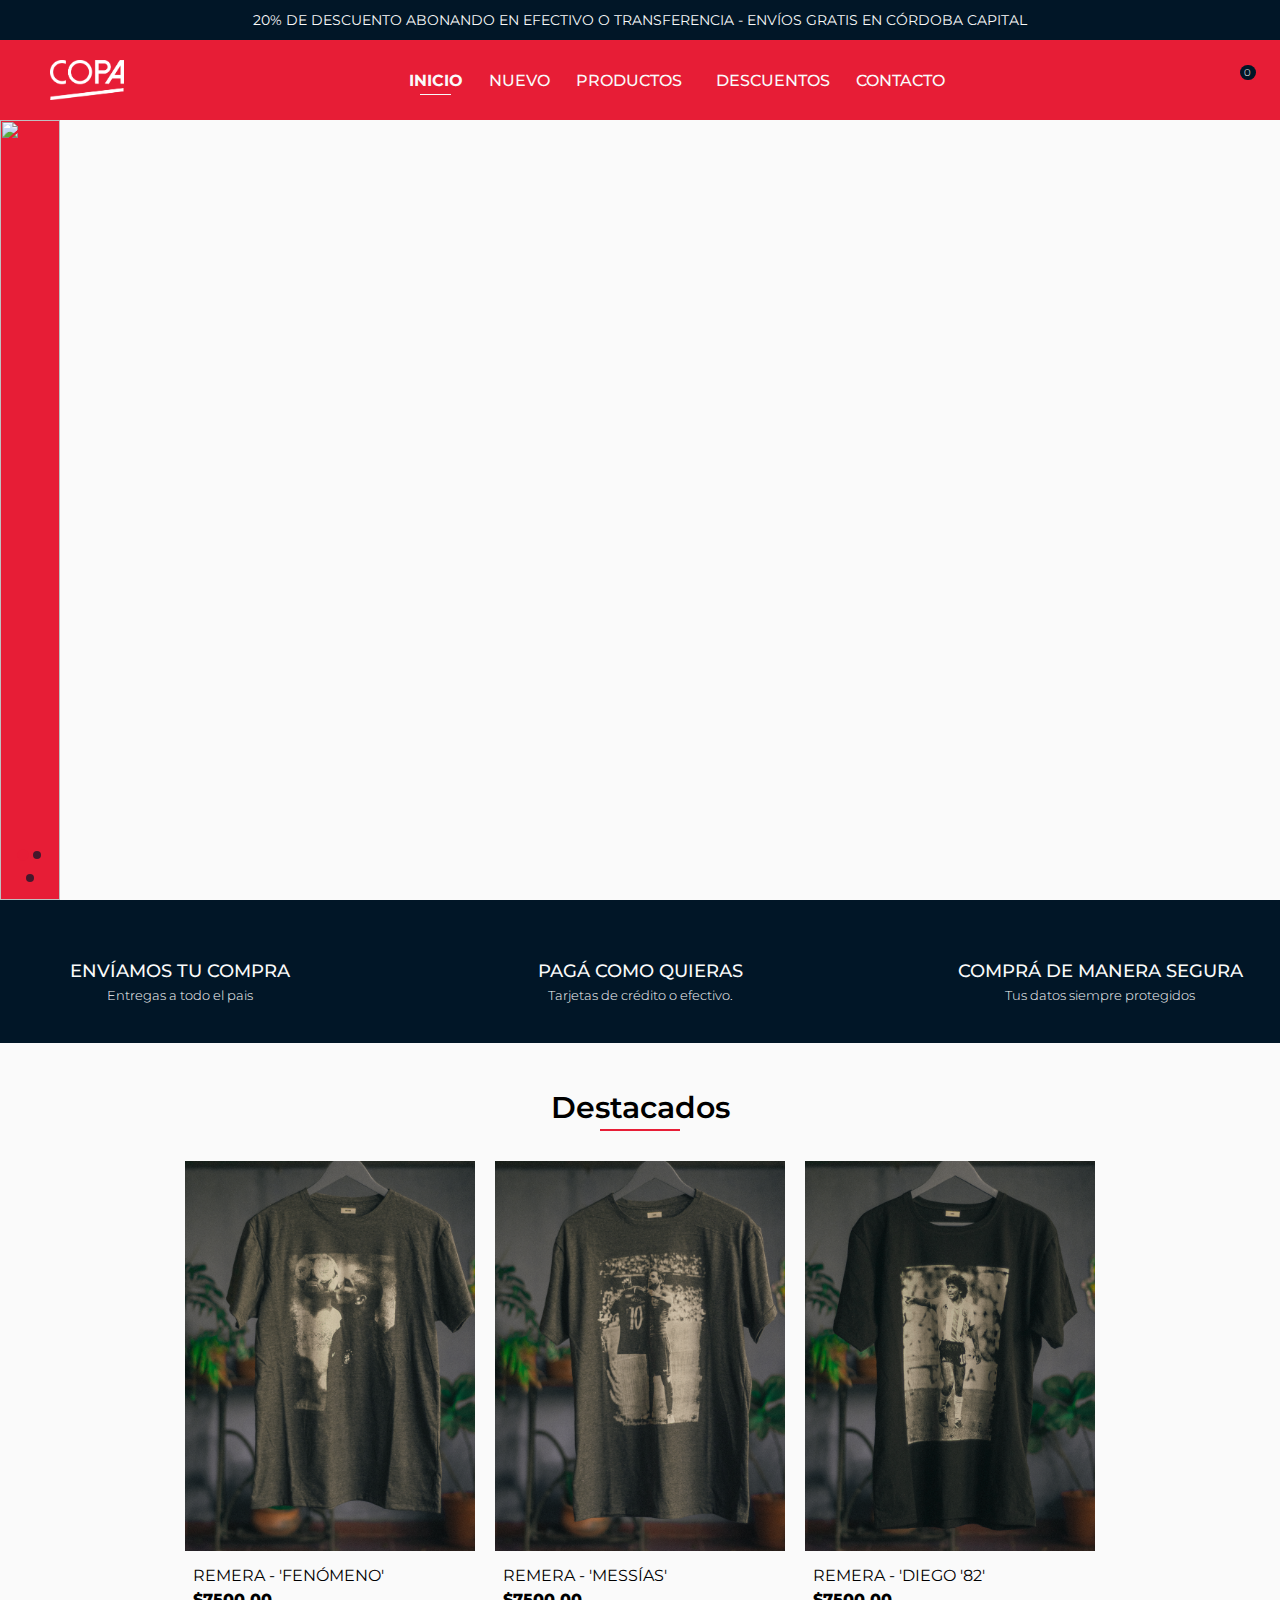
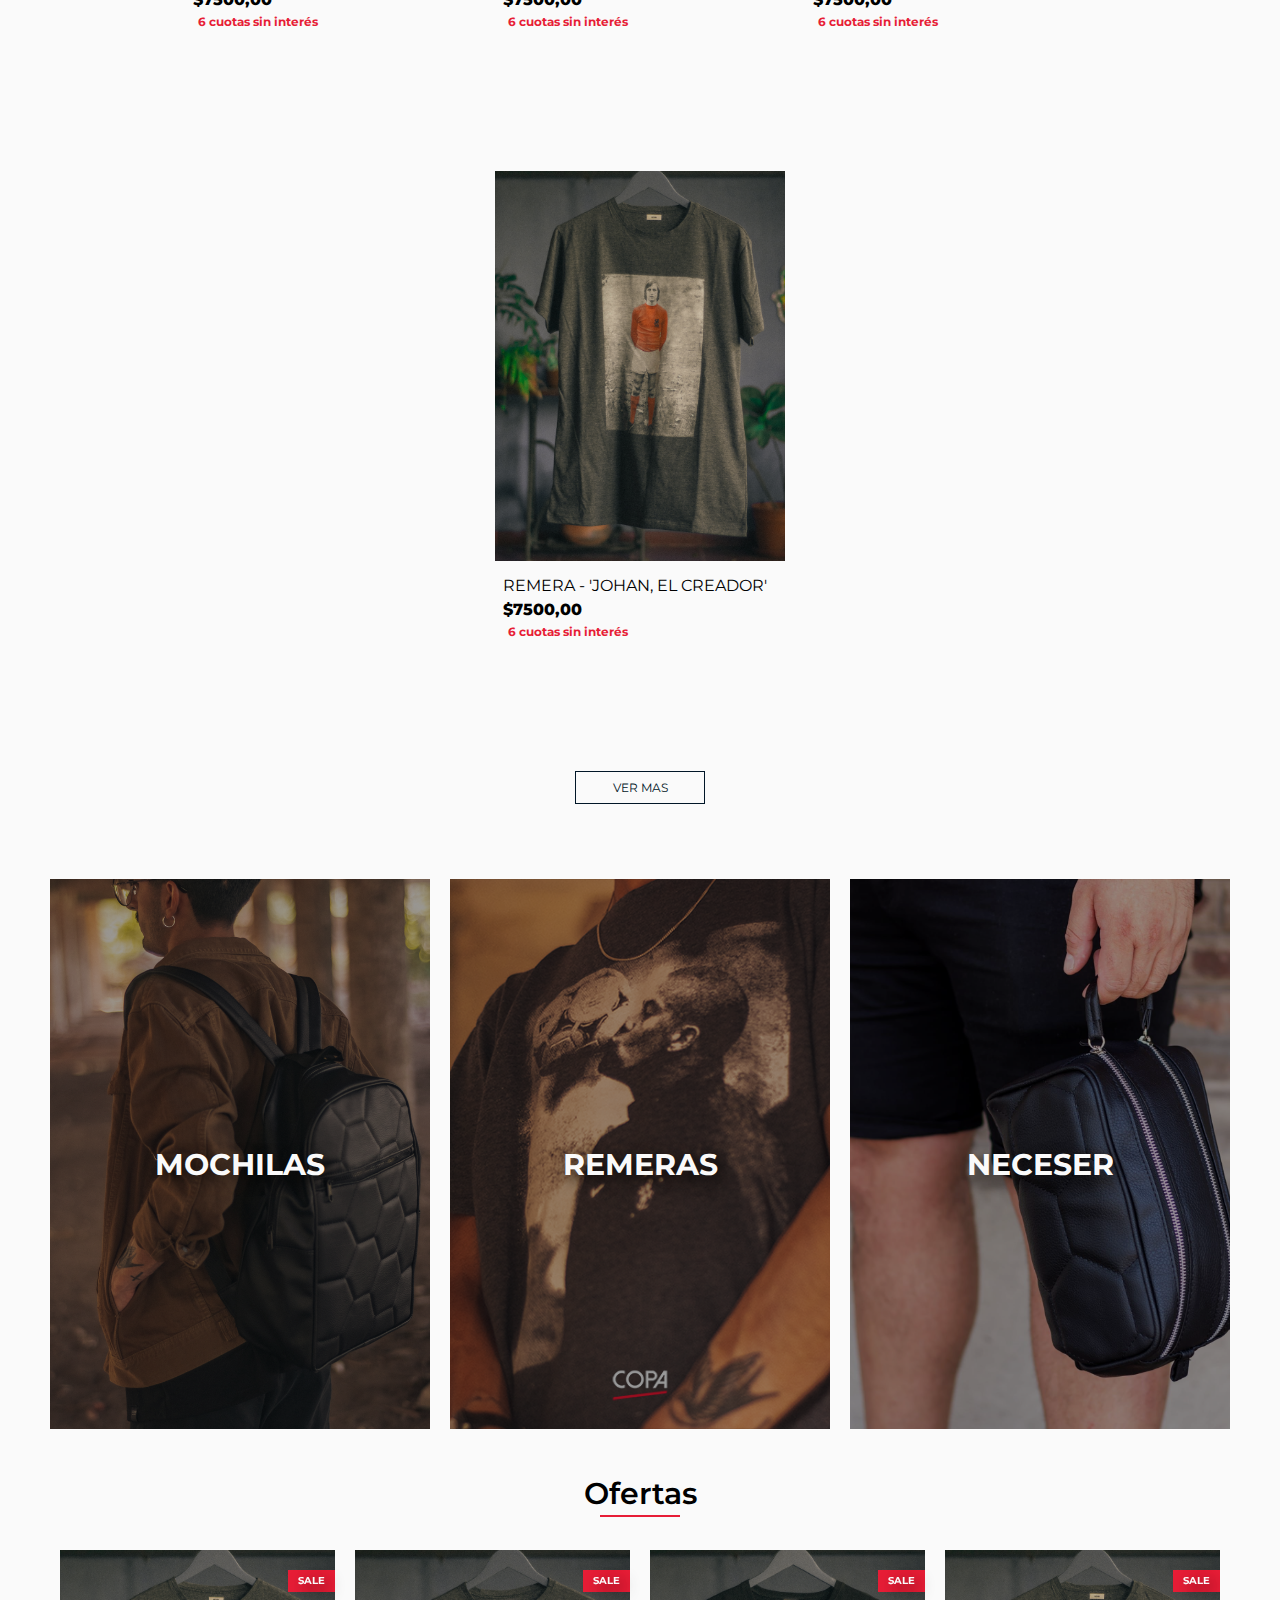
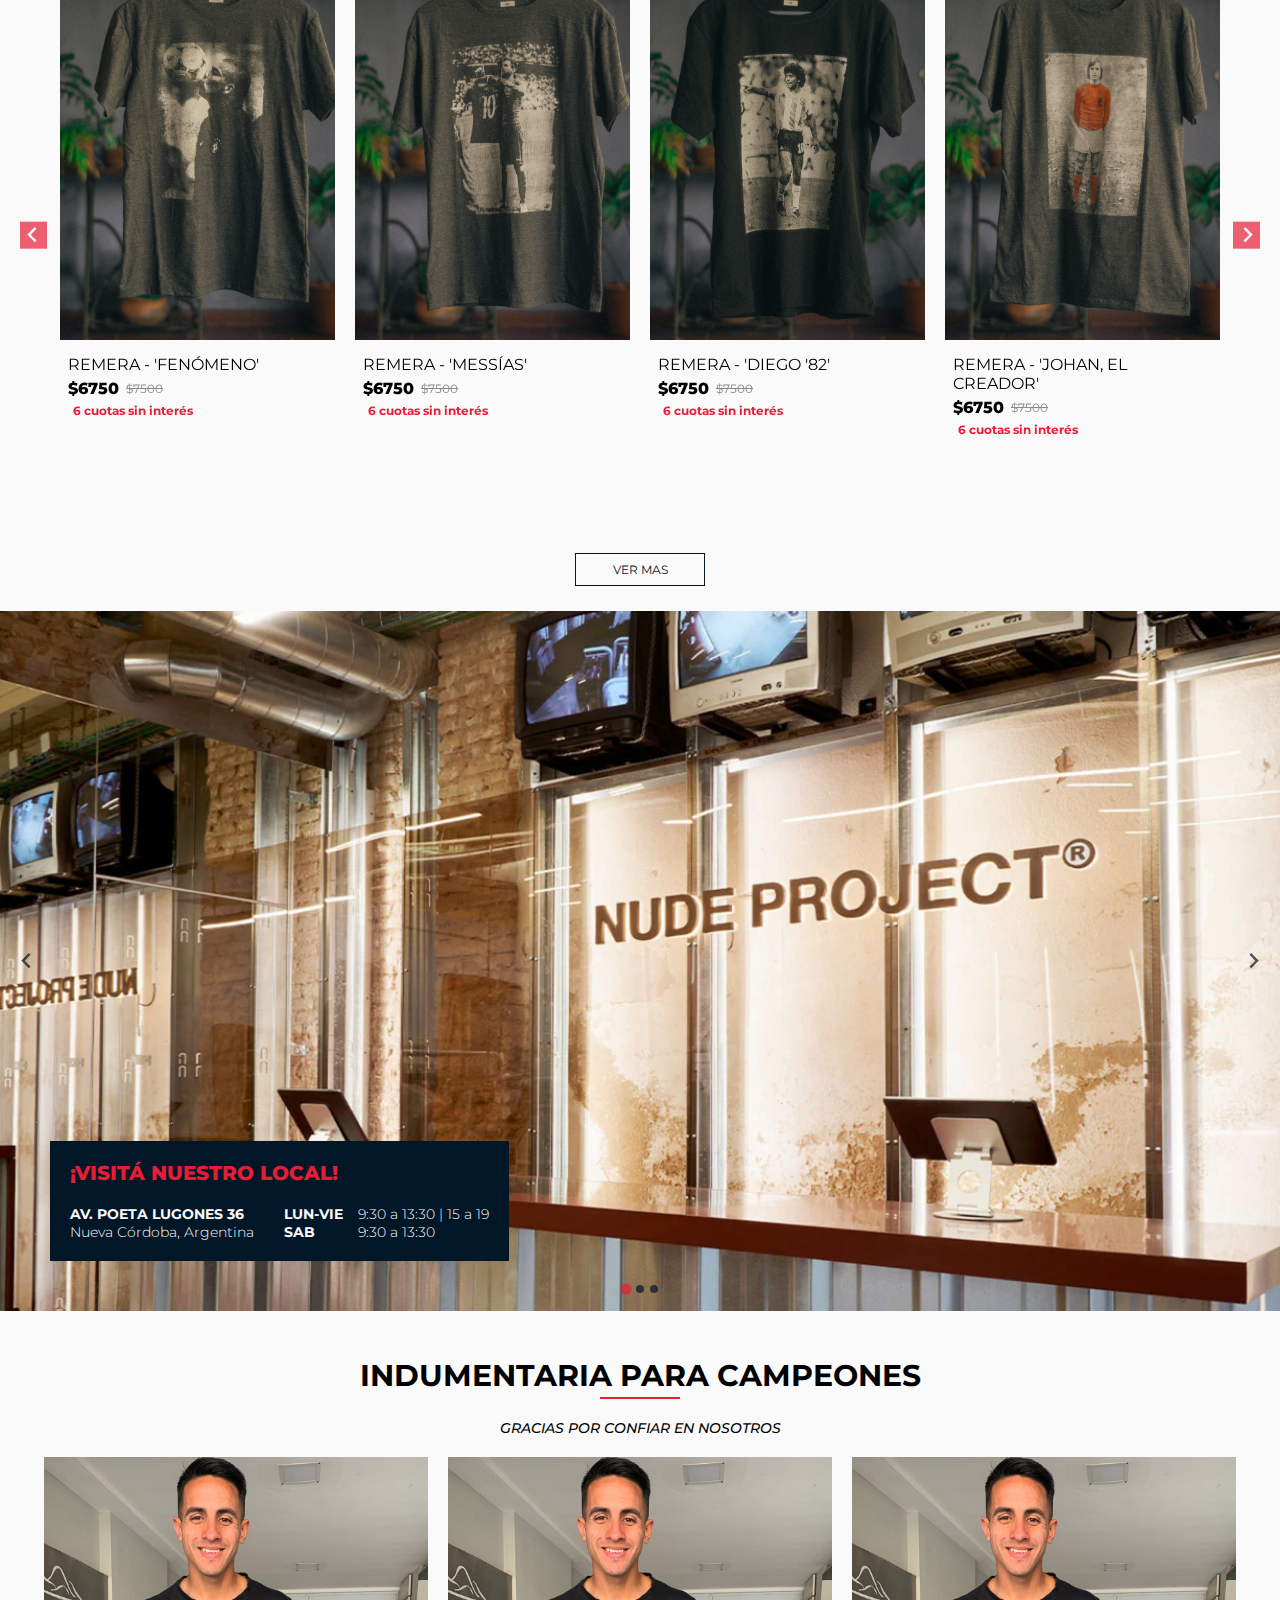
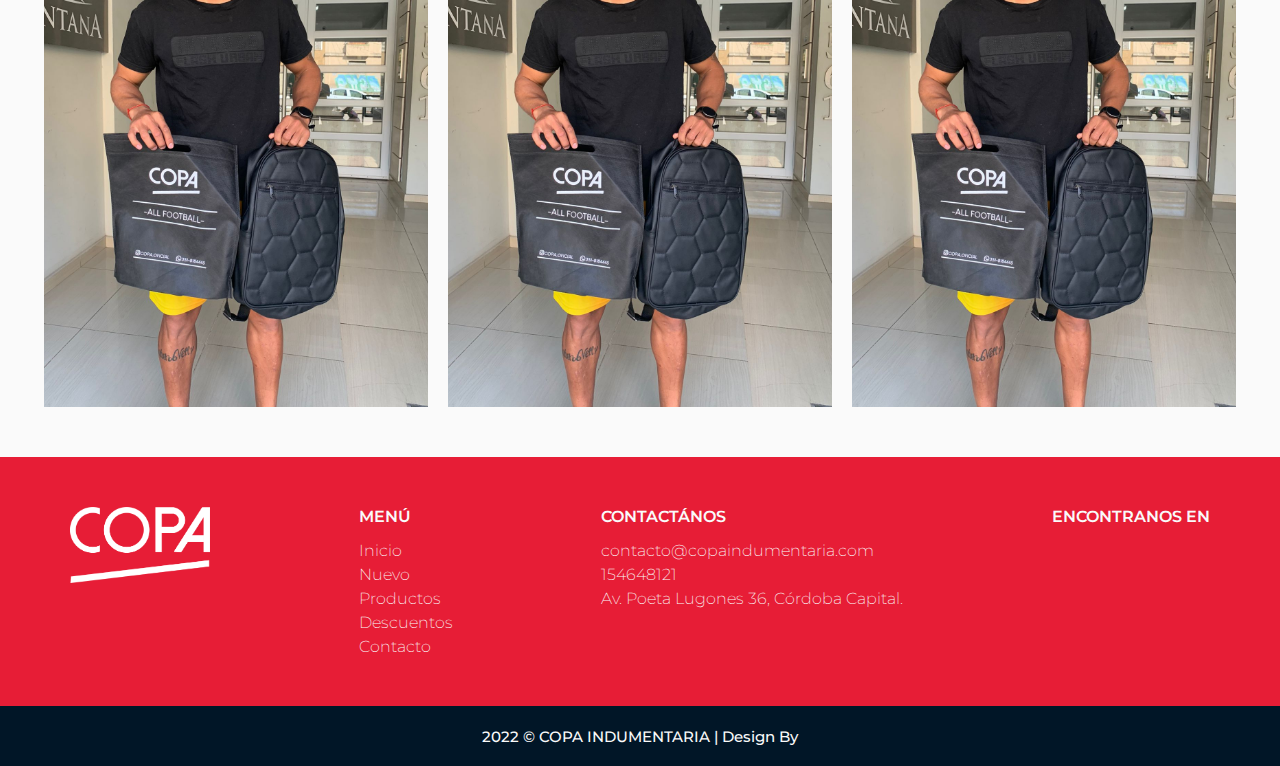
==== commit 68652dca: "changes js" ====
--- a/index.html
+++ b/index.html
@@ -173,6 +173,61 @@
                 </label>
             </div>
             <input type="checkbox" id="cart-toggle" />
+            <div class="cart">
+                <div class="cart-title-container">
+                    <h3 class="cart-title">carrito de compras</h3>
+                </div>
+                <div id="cart">
+                    <!-- <div class="cart-item">
+                        <div class="item-img">
+                            <img src="./assets/imgs/products/remeras/remera-diego82-2.jpg"/>
+                        </div>
+                        <div class="item-info">
+                            <div class="item-info-text">
+                                <h3 class="item-title">remera "diego 82"</h3>
+                                <span class="item-price">$1509</span>
+                                <div class="item-handler">
+                                    <span class="quantity-handler down">-</span>
+                                    <span class="item-quantity">1</span>
+                                    <span class="quantity-handler up">+</span>
+                                    <a class="item-trash"><i class="fa-solid fa-trash-can"></i></a>
+                                </div>
+                            </div>
+                            
+                        </div>
+                    </div> -->
+                </div>
+                <span class="divider"></span>
+                <div class="cart-total">
+                    <h4 class="cart-subTotal">subTotal:</h4>
+                    <span id="subtotal-cart">$0</span>
+                </div>
+                <div class="cart-local">
+                    <div class="cart-local-top">
+                        <i class="fa-solid fa-store"></i>
+                        <span>nuestro local</span>
+                    </div>
+                    <div class="cart-local-bottom">
+                        <div class="local-bottom-left">
+                            <input type="radio" name="" id="opt-local">
+                            <span class="local-description">COPA Poeta Lugones 36, Nueva Córdoba, Córdoba - Atención de Lun. a Vie de 10 a 19hs.</span>
+                        </div>
+                        <span class="local-free">gratis</span>
+                    </div>
+                </div>
+                <div class="cart-price-total">
+                    <div class="cart-total">
+                        <h4>Total:</h4>
+                        <span id="total-cart">$0</span>
+                    </div>
+                    <div class="cart-cuotas">
+                        <span class="cart-cuotas-text"></span>
+                    </div>
+                </div>
+                
+                <a class="cart-btn-buy" href="">Comprar</a>
+                <a class="cart-view-more" href="#">ver más productos</a>
+            </div>
         </nav>
     </header>
     <main>
--- a/assets/css/style.css
+++ b/assets/css/style.css
@@ -278,6 +278,267 @@
     display: none;
 }
 
+/* ?CART */
+
+#cart {
+    display: flex;
+    flex-direction: column;
+    gap: 10px
+}
+
+.cart {
+    position: absolute;
+    top: 80px;
+    right: 0;
+    padding: 50px 40px;
+    flex-direction: column;
+    gap: 30px;
+    height: calc(100vh - 80px);
+    overflow-y: auto;
+    z-index: 2;
+    transform: translateX(200%);
+    transition: all 0.5s cubic-bezier(0.92, 0.01, 0.35, 0.99);
+    display: flex;
+    background-color: var(--red);
+}
+
+.cart-title-container {
+    display: flex;
+    align-items: flex-start;
+    flex-direction: column;
+    gap: 15px;
+}
+
+/* .title-head {
+    display: flex;
+    width: 100%;
+    justify-content: space-between;
+} */
+
+.cart-crocken {
+    width: 10%;
+}
+
+.cart-title {
+    color: var(--text-white);
+    text-transform: uppercase;
+    border-bottom: 1px solid var(--gray);
+    padding-bottom: 15px;
+    width: 100%;
+}
+
+.cart-item {
+    height: 200px;
+    gap: 20px;
+    display: flex;
+    align-items: center;
+    background-color: var(--white);
+    color: var(--blue);
+    padding: 10px 70px 10px 10px;
+    /* border-radius: 20px; */
+    box-shadow: 5px 5px 15px rgb(0, 0 , 0, 0.5);
+}
+
+.item-img {
+    height: 100%;
+    width: 180px;
+    border-radius: 10px;
+}
+
+.item-img img {
+    object-fit: cover;
+    height: 100%;
+    width: 100%;
+}
+
+.item-info {
+    height: 100%;
+    display: flex;
+    flex-direction: column;
+    justify-content: center;
+    align-items: center;
+}
+
+.item-info-text {
+    display: flex;
+    flex-direction: column;
+    gap: 15px;
+    justify-content: center;
+}
+
+.item-title {
+    font-weight: 400;
+    font-size: 18px;
+    line-height: 18px;
+    text-transform: uppercase;
+}
+
+.item-description {
+    font-size: 10px;
+    font-weight: 300;
+}
+
+.item-trash, .item-edit {
+    color: var(--red);
+}
+
+.item-price {
+    /* color: var(--red); */
+    font-size: 18px;
+    font-weight: 800;
+}
+
+.item-handler {
+    display: flex;
+    align-items: center;
+    justify-content: start;
+    gap: 20px;
+}
+
+.item-quantity {
+    font-weight: 500;
+}
+
+.quantity-handler {
+    display: flex;
+    justify-content: center;
+    align-items: center;
+    padding: 2px 8px;
+    border: 1px solid var(--blue);
+    color: var(--blue);
+    font-weight: 500;
+}
+
+.cart .title-line {
+    background-color: var(--white);    
+}
+
+
+.cart-total {
+    display: flex;
+    justify-content: space-between;
+    align-items: baseline;
+    text-transform: uppercase;
+}
+
+.cart-subTotal {
+    font-weight: 400;
+}
+
+.cart-total p {
+    font-weight: 700;
+}
+
+.cart-total span {
+    font-weight: 800;
+    font-size: 18px;
+}
+
+.cart-local {
+    width: 100%;
+    display: flex;
+    flex-direction: column;
+    gap: 15px;
+    border-top: 1px solid var(--gray);
+    border-bottom: 1px solid var(--gray);
+    padding: 30px 0;
+
+}
+
+.cart-local-top {
+    text-transform: uppercase;
+    display: flex;
+    gap: 10px;
+}
+
+.cart-local-bottom {
+    width: 100%;
+    display: flex;
+    border: 1px solid var(--white);
+    align-items: flex-start;
+    justify-content: space-between;
+    padding: 15px;
+}
+
+.local-bottom-left {
+    align-items: flex-start;
+    display: flex;
+    gap: 20px;
+}
+
+#opt-local {
+    /* width: 15px;
+    height: 15px;
+    background-color: var(--blue);
+    border-radius: 50%;
+    padding: 5px;
+    border: 3px solid var(--white);
+    cursor: pointer; */
+    accent-color: var(--blue);
+}
+
+.estilo-afectado
+{
+    border: 2px solid var(--blue);
+    color: var(--blue);
+    transition: all .2s ease;
+    -webkit-transition: all .2s ease;
+    -moz-transition: all .2s ease;
+    -ms-transition: all .2s ease;
+    -o-transition: all .2s ease;
+}
+
+.local-description {
+    width: 250px;
+    /* color: var(--white); */
+}
+
+.local-free {
+    text-transform: uppercase;
+    font-weight: 800;
+    /* color: #ffffff; */
+}
+
+.cart-price-total {
+    display: flex;
+    flex-direction: column;
+    gap: 5px;
+}
+
+.cart-cuotas {
+    text-align: end;
+    font-weight: 800;
+}
+
+.cart-btn-buy {
+    width: 100%;
+    background: var(--blue);
+    color: var(--white);
+    text-align: center;
+    display: flex;
+    align-items: center;
+    justify-content: center;
+    padding: 10px;
+    text-transform: uppercase;
+    border: 1px solid var(--blue)
+}
+#cart-toggle:checked ~ .cart
+{
+    display: flex;
+    transform: translate(0%);
+    transition: all 0.5s cubic-bezier(0.92, 0.01, 0.35, 0.99);
+}
+
+.cart-view-more {
+    width: 100%;
+    color: var(--white);
+    text-align: center;
+    display: flex;
+    align-items: center;
+    justify-content: center;
+    text-transform: uppercase;
+    text-decoration: underline;
+}
 
 /* HERO */
 #hero {
--- a/assets/css/animations.css
+++ b/assets/css/animations.css
@@ -48,46 +48,57 @@
 @keyframes mover {
     0% { left: 0; }
     100% { left: calc(100% - 100px); }
-  }
+}
 
 @keyframes scroll {
     0% {
-      transform: translateX(1000px);
+    transform: translateX(1000px);
     }
     100% {
-      transform: translateX(calc(-100%));
-    }
-}
-
-.navbar-top {
-    display: flex;
-}
-
-.navbar-top-text {
-    animation: scroll 5s linear infinite;
-    -webkit-animation: scroll 5s linear infinite;
-}
-
-.product:hover > .product-info > .product-buttons {
-    visibility: visible;
-}
-
-.product:hover > .product-img > .img {
-    display: none;
-}
-
-.product:hover > .product-img > .product-img-hover {
-    display: flex;
-}
-
-/* .product:hover::before{
-    content: '';
-    position: absolute;
-    left: 0;
-    width: 99%;
-    height: 100%;
-    border: 0.1px solid #b2b2b2;
-} */
+    transform: translateX(calc(-100%));
+    }
+}
+
+
+/* BUTTOM CART */
+.cart-btn-buy:hover {
+    background: transparent;
+    border: 1px solid var(--white);
+    transition: all .3s ease;
+    -webkit-transition: all .3s ease;
+    -moz-transition: all .3s ease;
+    -ms-transition: all .3s ease;
+    -o-transition: all .3s ease;
+    font-weight: 700;
+}
+
+/* VIEW MORE CART */
+.cart-view-more:hover {
+    color: rgb(191, 190, 190);
+}
+
+/* SUMAR Y RESTAR CART */
+.quantity-handler:hover {
+    background: var(--red);
+    color: var(--white);
+    transition: all .3s ease;
+    -webkit-transition: all .3s ease;
+    -moz-transition: all .3s ease;
+    -ms-transition: all .3s ease;
+    -o-transition: all .3s ease;
+    border: 1px solid var(--red);
+    cursor: pointer;
+}
+
+.item-trash:hover {
+    color: var(--blue);
+    transition: all .3s ease;
+    -webkit-transition: all .3s ease;
+    -moz-transition: all .3s ease;
+    -ms-transition: all .3s ease;
+    -o-transition: all .3s ease;
+    cursor: pointer;
+}
 
 /* Hover de los elementos "a" del navbar */
 
@@ -148,6 +159,19 @@
     transition: all 500ms ease;
 }
 
+/* CAMBIO IMAGENES PRODUCT */
+.product:hover > .product-info > .product-buttons {
+    visibility: visible;
+}
+
+.product:hover > .product-img > .img {
+    display: none;
+}
+
+.product:hover > .product-img > .product-img-hover {
+    display: flex;
+}
+
 /* CATEGORY */
 
 .category {
--- a/assets/css/mediaqueries.css
+++ b/assets/css/mediaqueries.css
@@ -1,4 +1,13 @@
 @media (max-width: 1000px) {
+
+    .cart {
+        width: 100%;
+        padding: 30px 20px;
+    }
+
+    .local-description {
+        width: 160px;
+    }
 
     h1 {
         font-size: 40px;
@@ -98,9 +107,6 @@
 
 }
 
-
-
-
 /* MOBILE */
 
 @media (max-width: 576px) {
